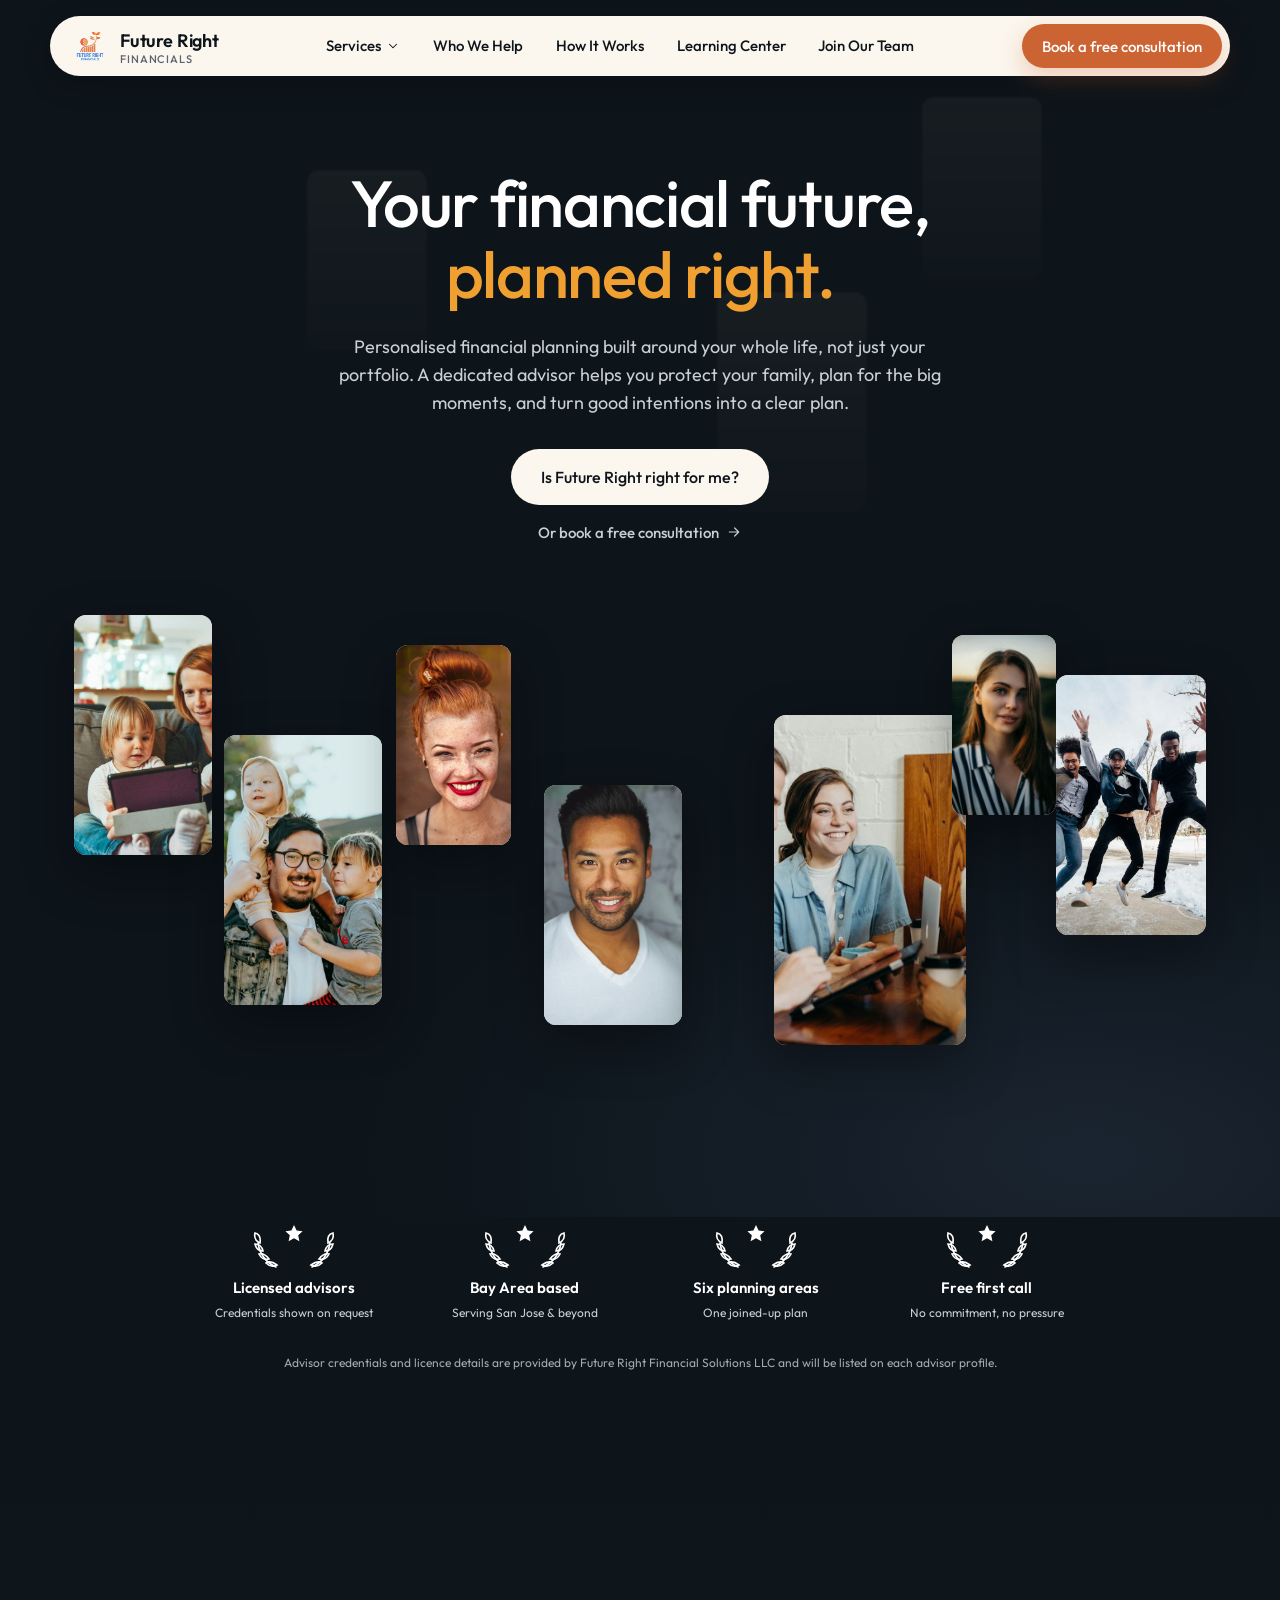
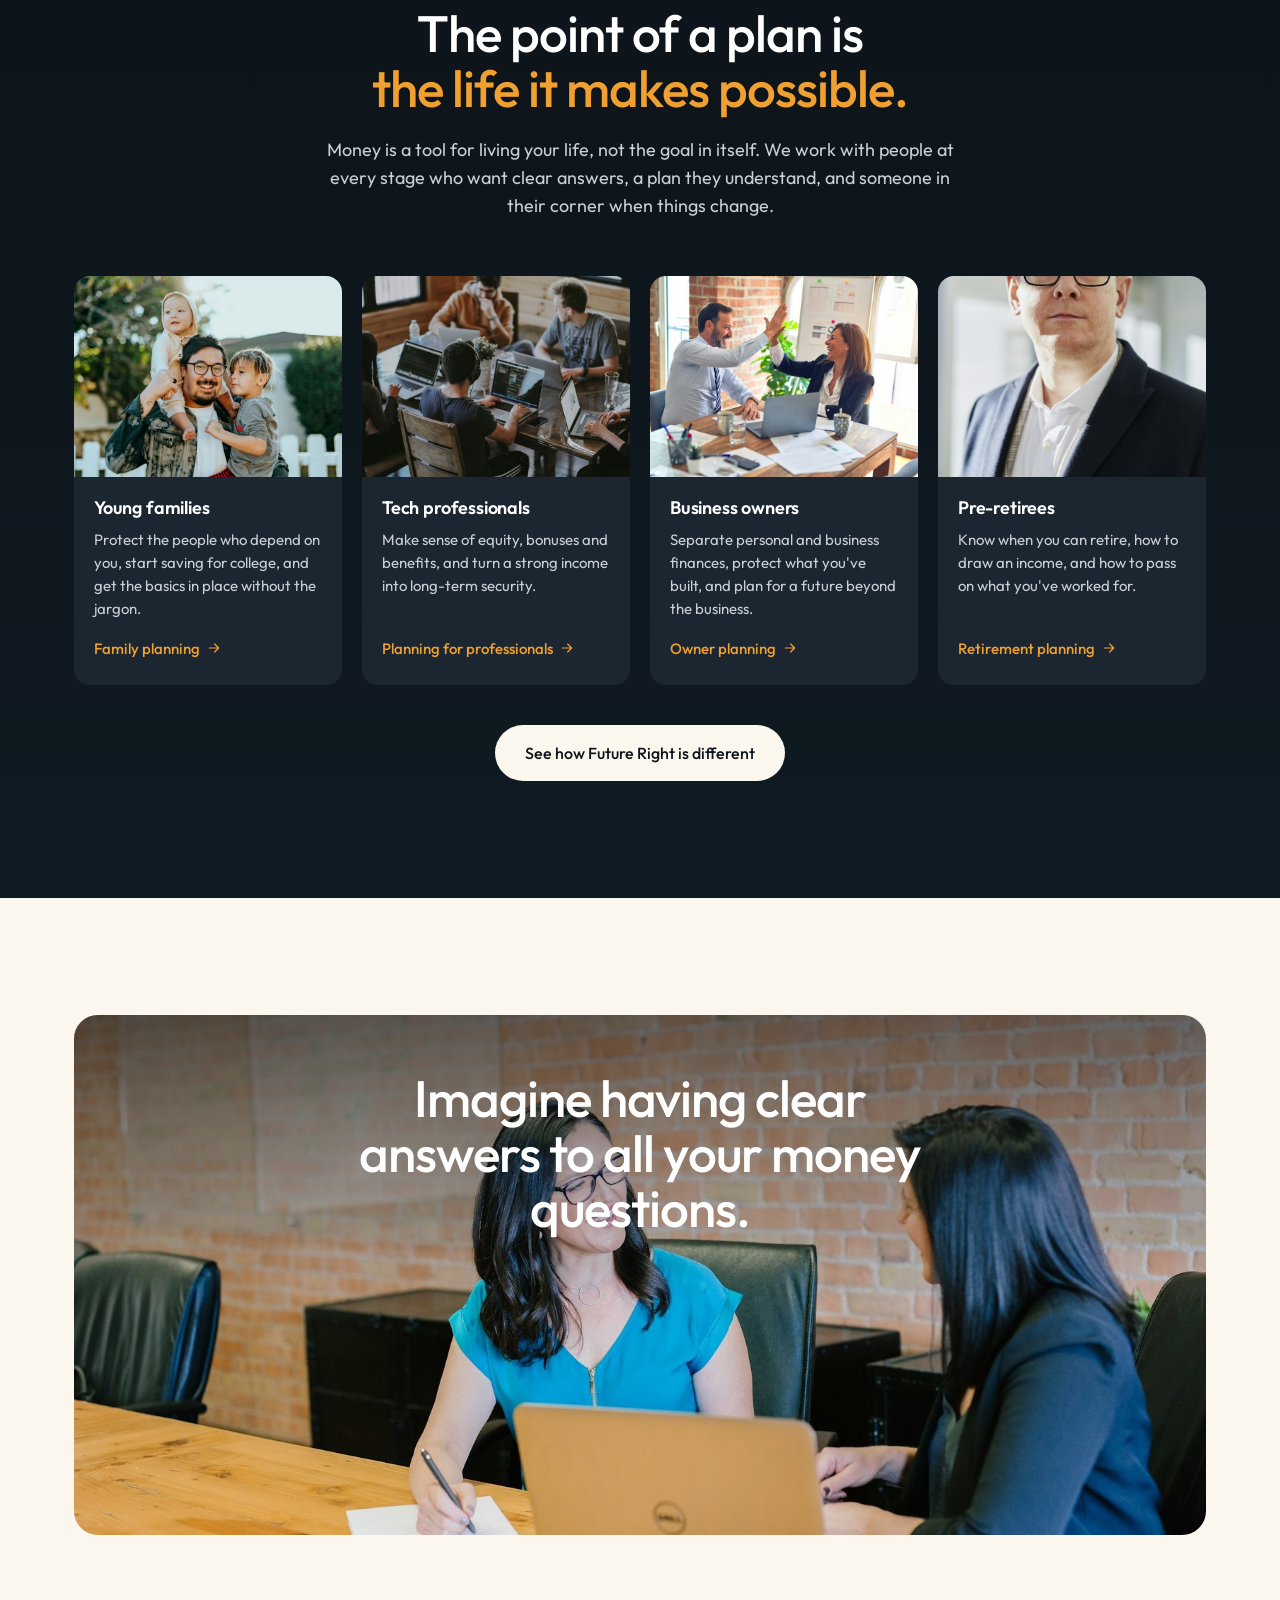
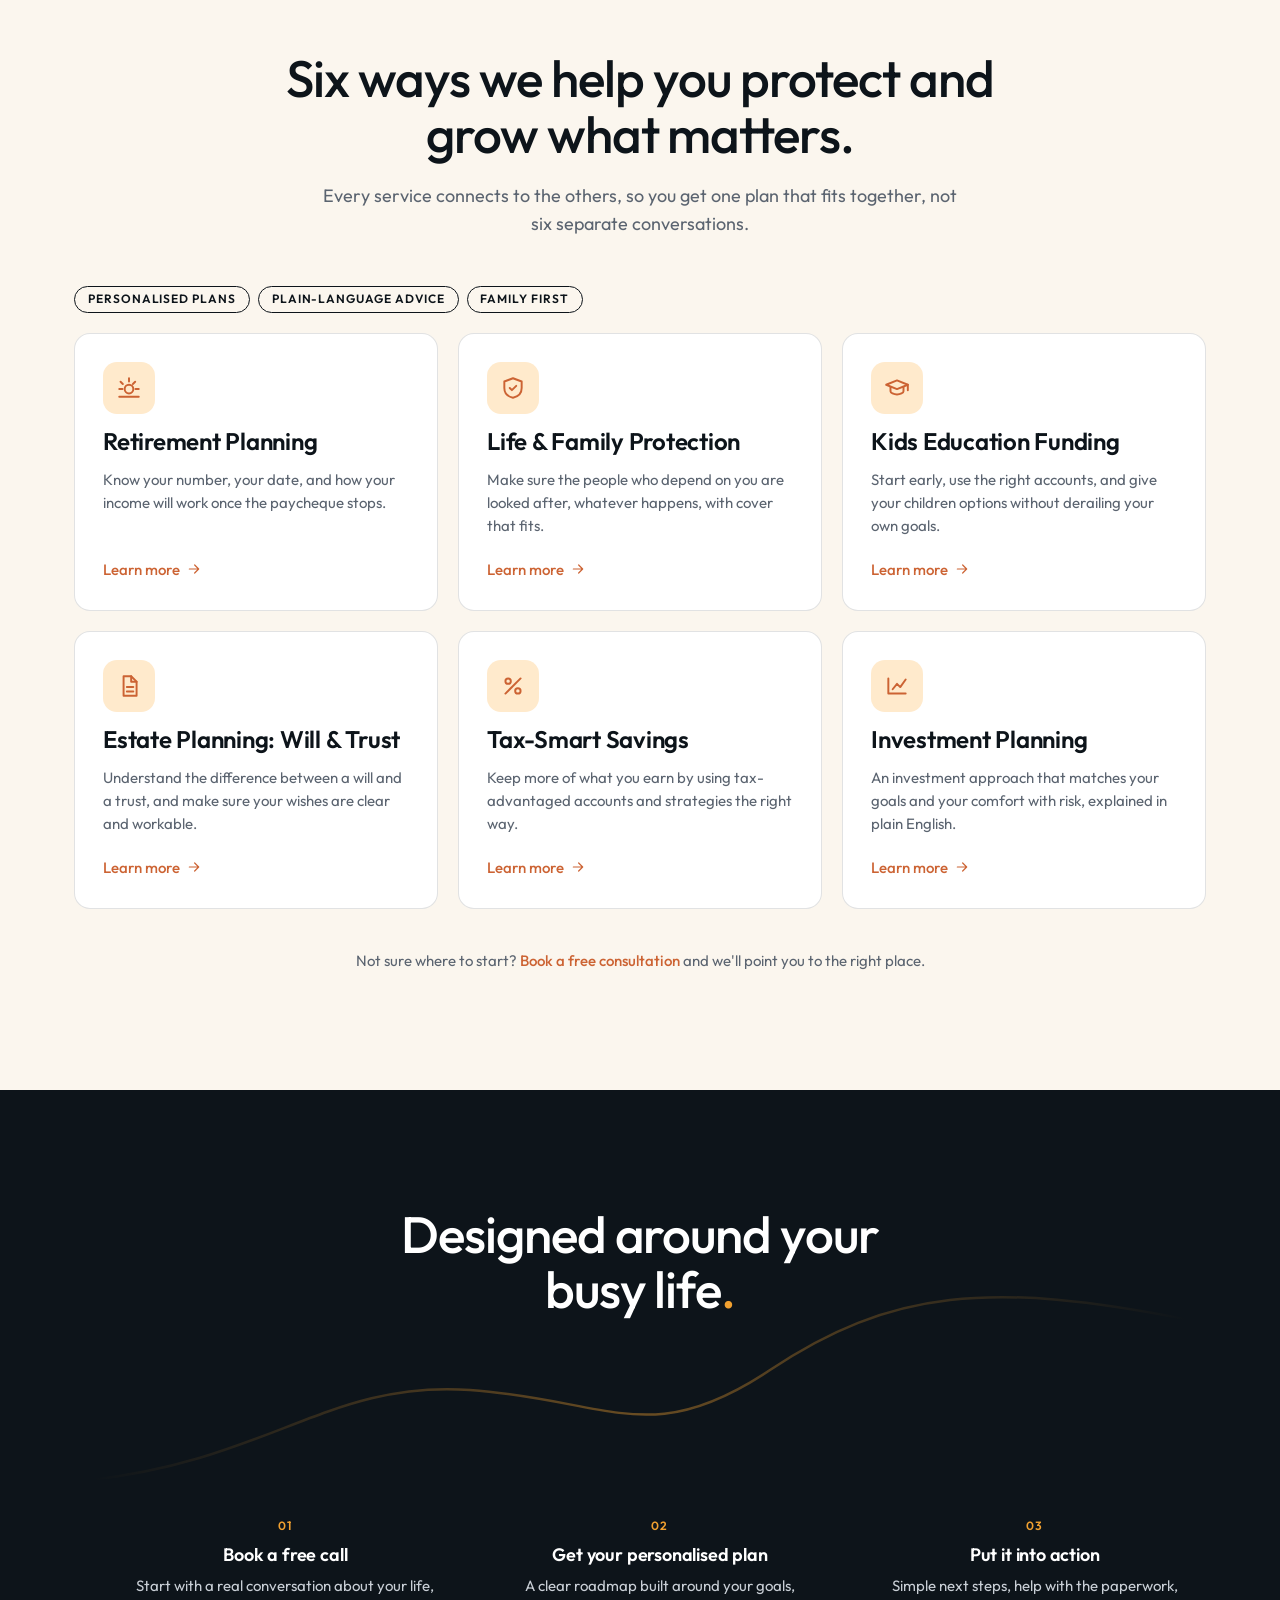
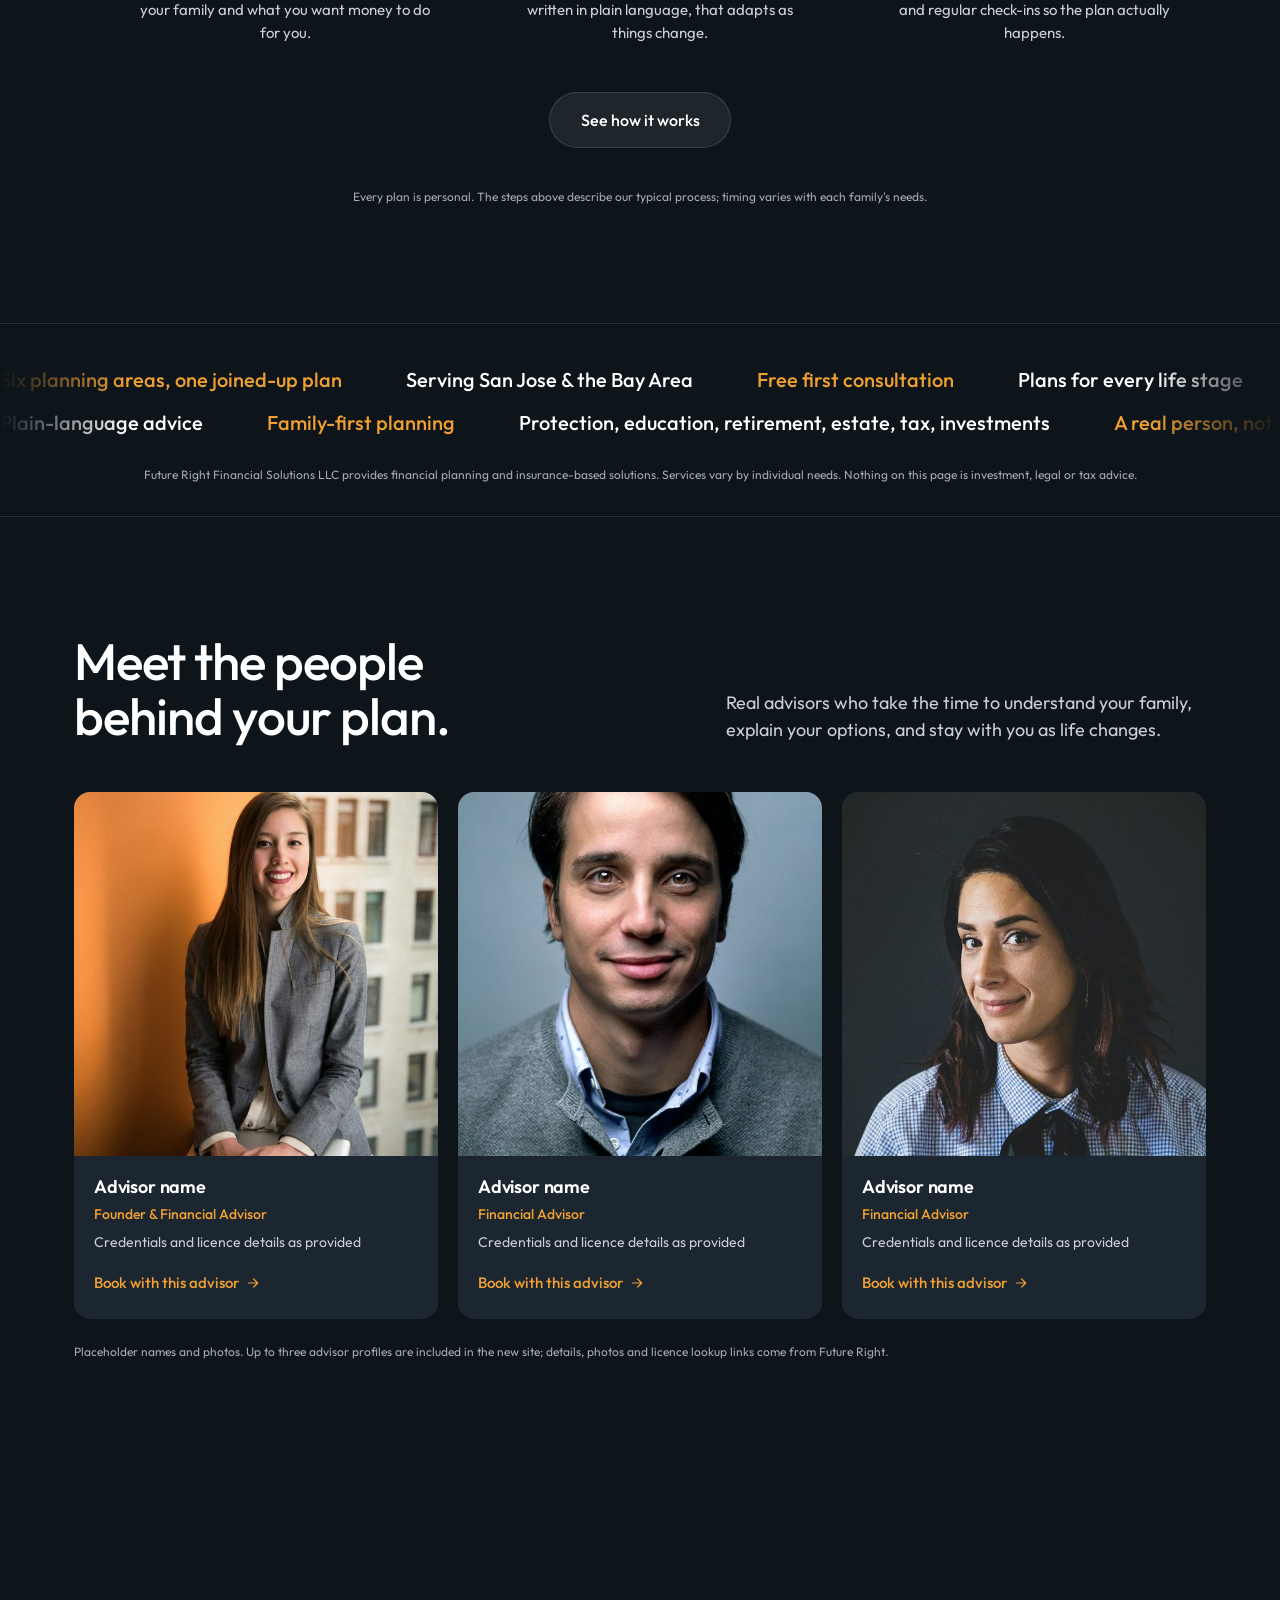
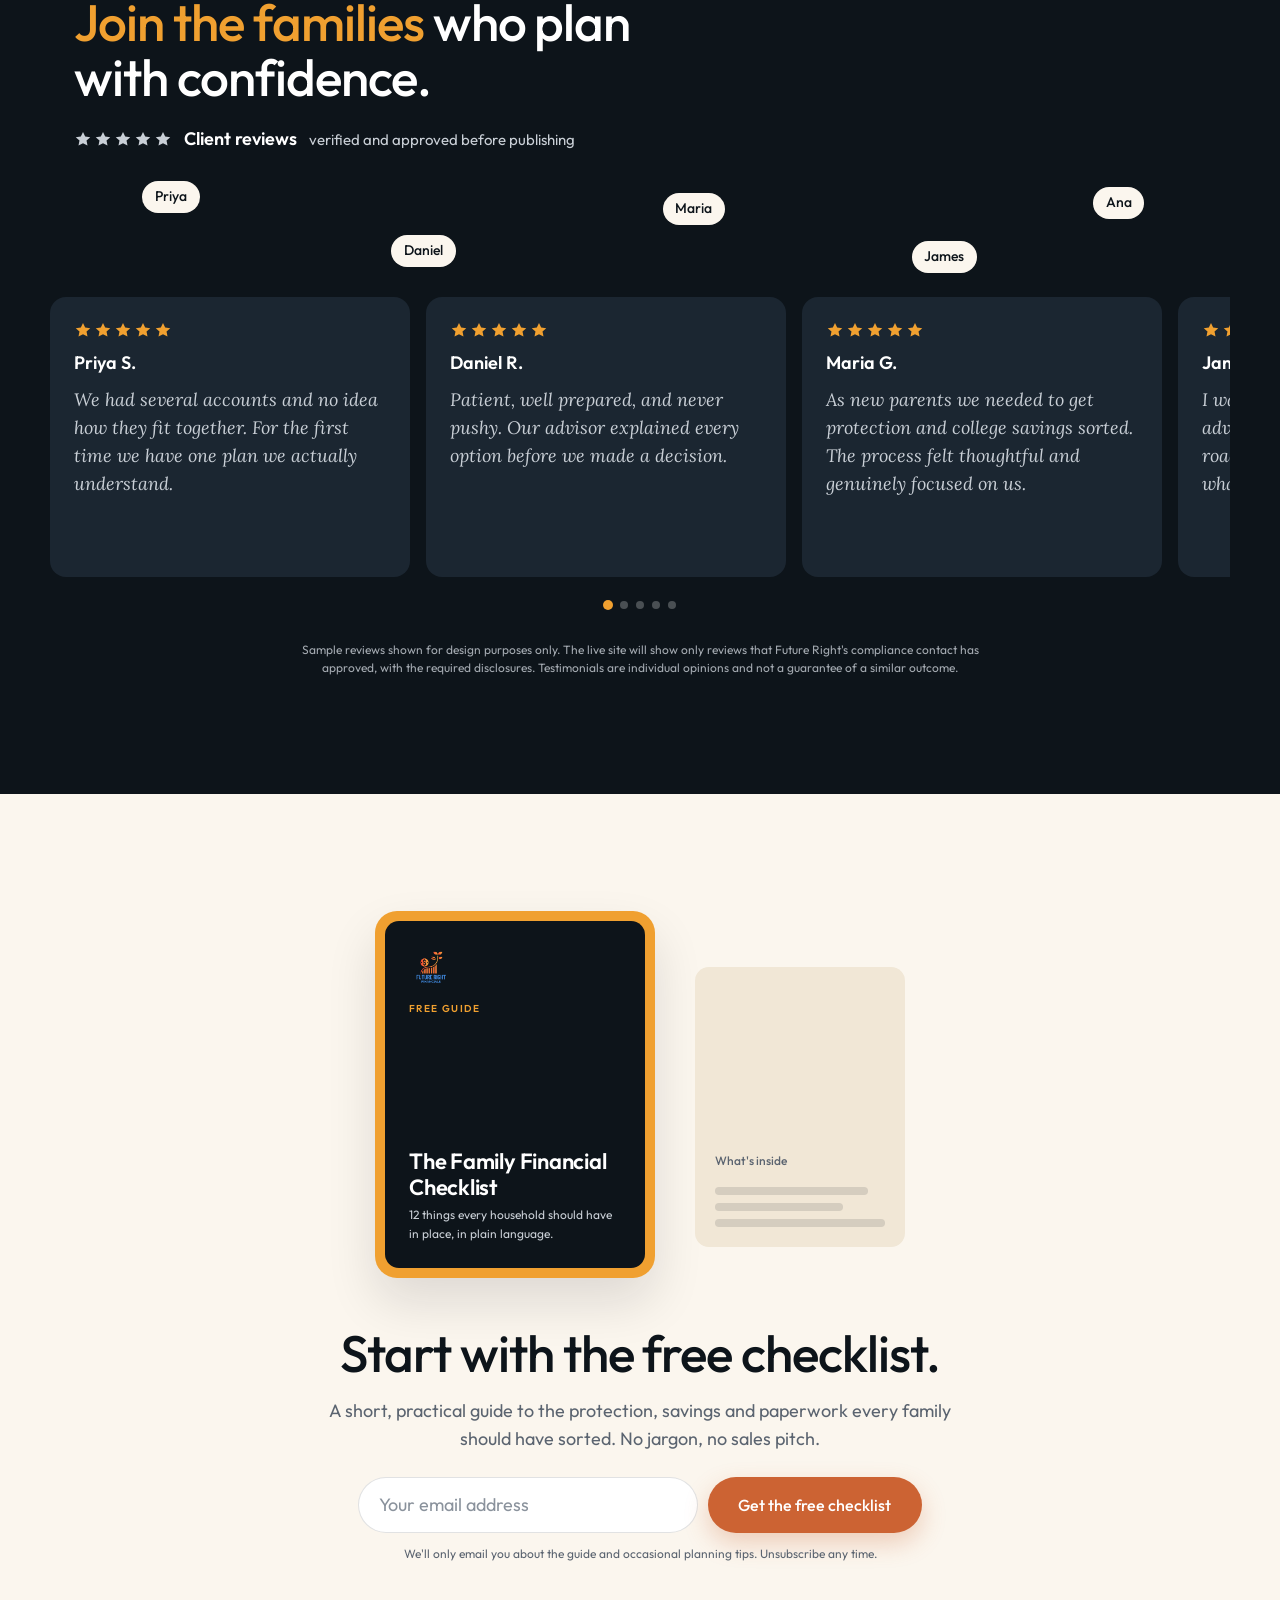
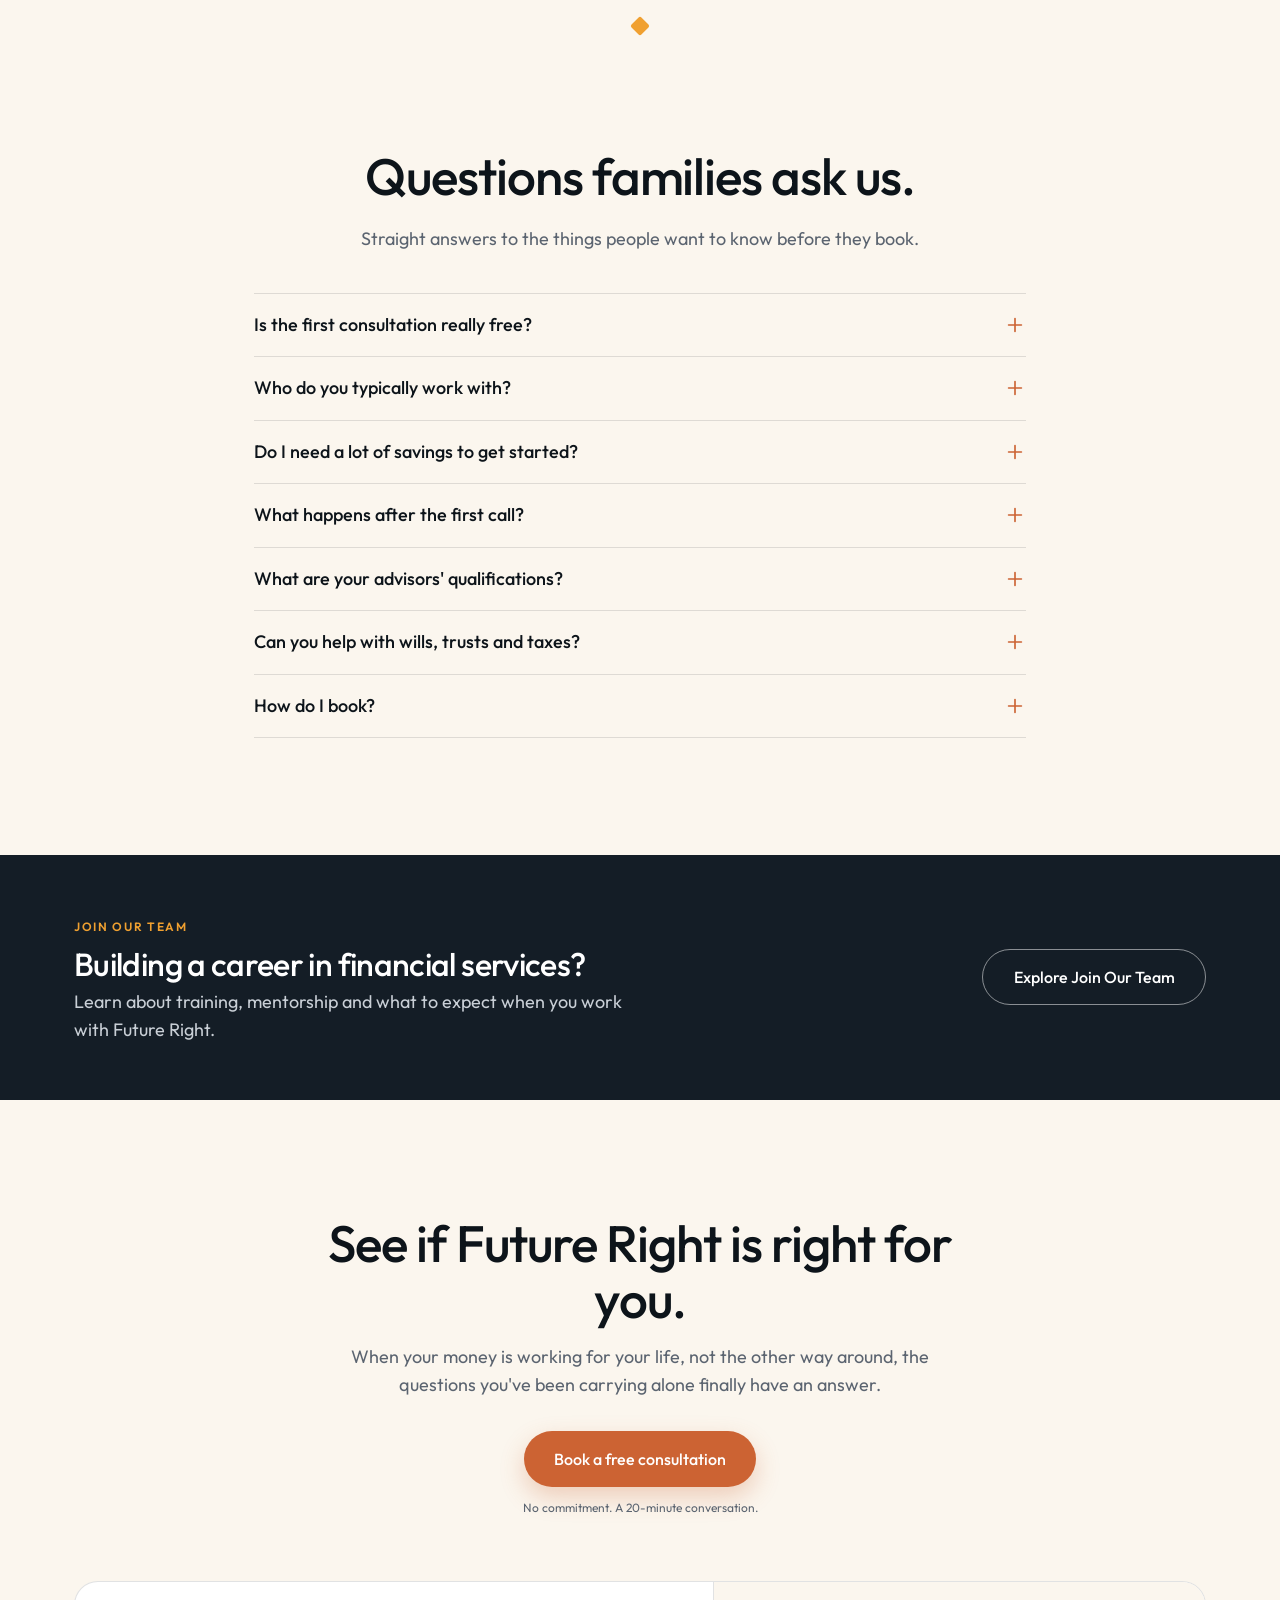
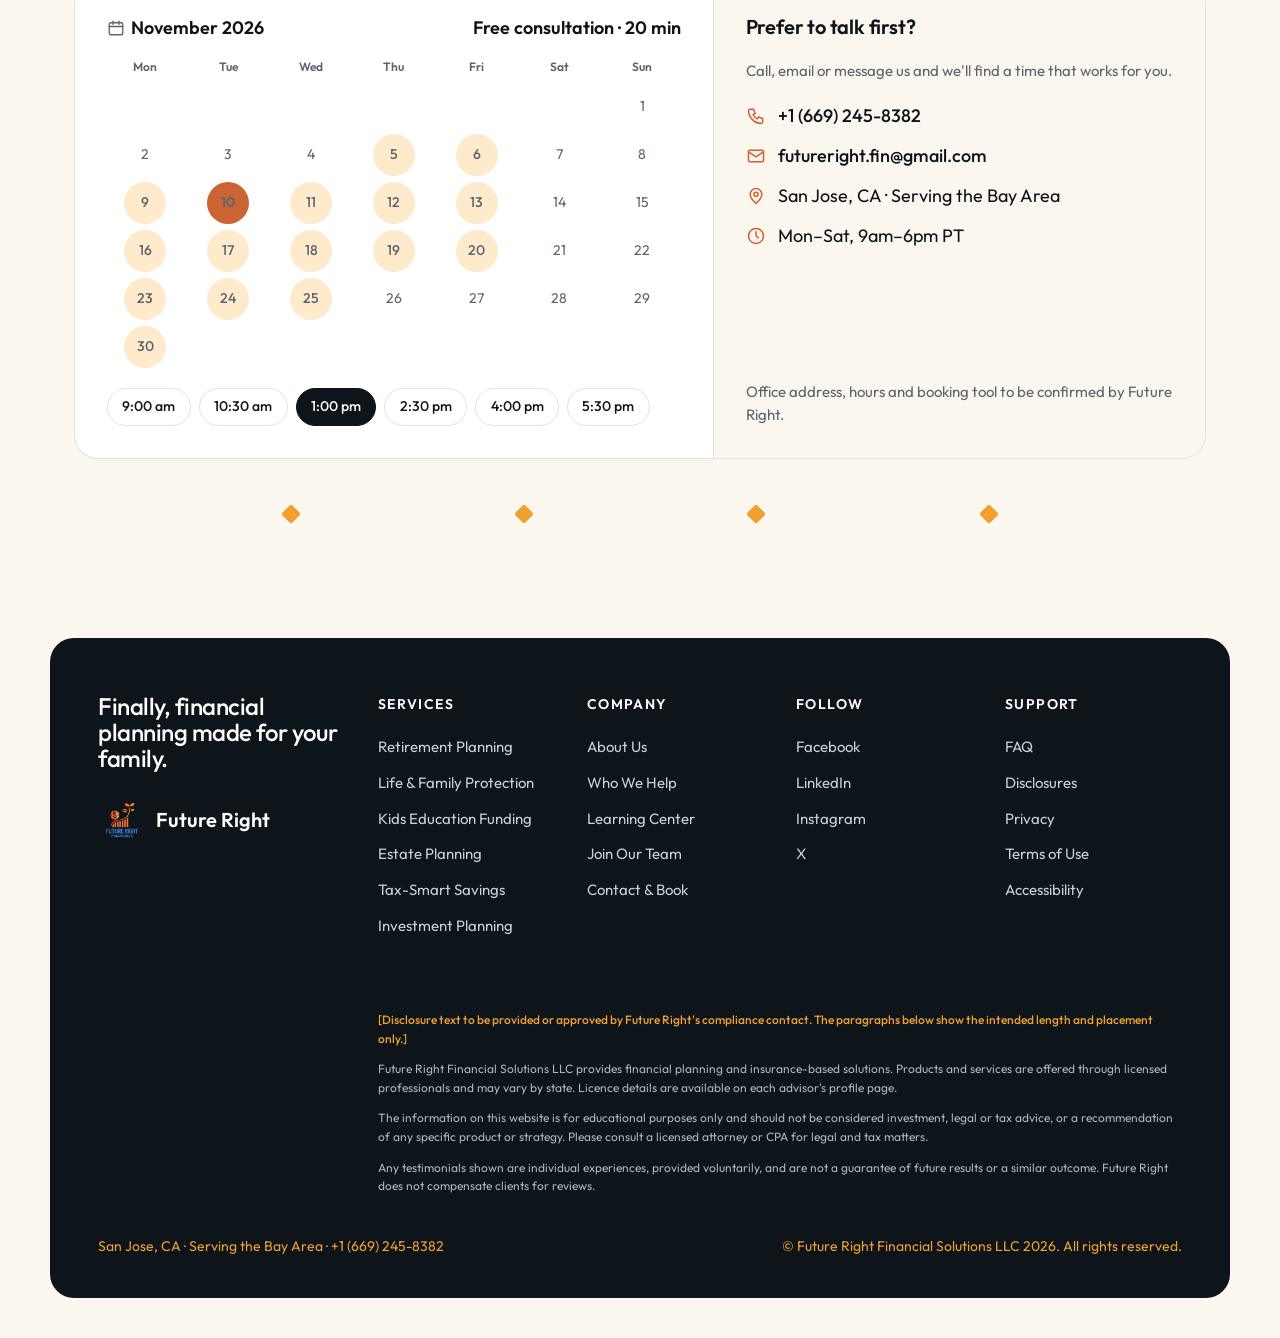
==== designs/v1/home/index.html @ 011bd752 "Add project setup and Home page design v1 - CLAUDE.md: project objective, MoU scope, client facts, r" ====
<!doctype html>
<html lang="en">
<head>
  <meta charset="utf-8">
  <meta name="viewport" content="width=device-width, initial-scale=1">
  <title>Future Right — Financial planning for your whole life | Home v1</title>
  <meta name="description" content="Design mockup, Home page v1. Future Right Financial Solutions: personalised financial planning for families, professionals and pre-retirees in San Jose and the Bay Area.">
  <link rel="preconnect" href="https://fonts.googleapis.com">
  <link rel="preconnect" href="https://fonts.gstatic.com" crossorigin>
  <link href="https://fonts.googleapis.com/css2?family=Outfit:wght@400;500;600&family=Lora:ital,wght@1,400&display=swap" rel="stylesheet">
  <link rel="stylesheet" href="styles.css">
  <link rel="icon" href="img/logo.png" type="image/png">
</head>
<body>

<!-- Icon sprite (inline so the page works offline) -->
<svg xmlns="http://www.w3.org/2000/svg" style="display:none" aria-hidden="true">
  <symbol id="i-menu" viewBox="0 0 24 24"><path d="M4 7h16M4 12h16M4 17h16"/></symbol>
  <symbol id="i-close" viewBox="0 0 24 24"><path d="M6 6l12 12M18 6L6 18"/></symbol>
  <symbol id="i-chevron" viewBox="0 0 24 24"><path d="M6 9l6 6 6-6"/></symbol>
  <symbol id="i-arrow" viewBox="0 0 24 24"><path d="M5 12h14M13 6l6 6-6 6"/></symbol>
  <symbol id="i-plus" viewBox="0 0 24 24"><path d="M12 5v14M5 12h14"/></symbol>
  <symbol id="i-phone" viewBox="0 0 24 24"><path d="M5 4h4l2 5-2.5 1.5a11 11 0 0 0 5 5L15 13l5 2v4a2 2 0 0 1-2 2A16 16 0 0 1 3 6a2 2 0 0 1 2-2z"/></symbol>
  <symbol id="i-mail" viewBox="0 0 24 24"><rect x="3" y="5" width="18" height="14" rx="2"/><path d="M3 7l9 6 9-6"/></symbol>
  <symbol id="i-pin" viewBox="0 0 24 24"><path d="M12 21s-7-6.2-7-11a7 7 0 0 1 14 0c0 4.8-7 11-7 11z"/><circle cx="12" cy="10" r="2.5"/></symbol>
  <symbol id="i-clock" viewBox="0 0 24 24"><circle cx="12" cy="12" r="9"/><path d="M12 7v5l3 2"/></symbol>
  <symbol id="i-calendar" viewBox="0 0 24 24"><rect x="3" y="5" width="18" height="16" rx="2"/><path d="M3 10h18M8 3v4M16 3v4"/></symbol>
  <symbol id="i-star" viewBox="0 0 24 24"><path d="M12 2.5l2.9 6.2 6.8.8-5 4.6 1.3 6.7L12 17.5l-6 3.3 1.3-6.7-5-4.6 6.8-.8z"/></symbol>
  <symbol id="i-sun" viewBox="0 0 24 24"><circle cx="12" cy="13" r="4"/><path d="M12 3v3M4.2 6.2l2.1 2.1M3 13h3M18 13h3M17.7 6.2l-2.1 2.1M3 20h18"/></symbol>
  <symbol id="i-shield" viewBox="0 0 24 24"><path d="M12 3l8 3v6c0 5-3.5 8-8 9-4.5-1-8-4-8-9V6z"/><path d="M9 12l2 2 4-4"/></symbol>
  <symbol id="i-cap" viewBox="0 0 24 24"><path d="M2 9l10-4 10 4-10 4z"/><path d="M6 11v4c0 1.5 3 3 6 3s6-1.5 6-3v-4M22 9v5"/></symbol>
  <symbol id="i-doc" viewBox="0 0 24 24"><path d="M7 3h7l5 5v13H7z"/><path d="M14 3v5h5M10 13h6M10 17h6"/></symbol>
  <symbol id="i-percent" viewBox="0 0 24 24"><path d="M5 19L19 5"/><circle cx="7.5" cy="7.5" r="2.5"/><circle cx="16.5" cy="16.5" r="2.5"/></symbol>
  <symbol id="i-chart" viewBox="0 0 24 24"><path d="M4 19V5M4 19h16"/><path d="M8 15l4-5 3 3 5-7"/></symbol>
  <symbol id="i-laurel" viewBox="0 0 96 56">
    <g fill="none" stroke="currentColor" stroke-width="1.6" stroke-linecap="round">
      <path d="M30 50c-9-4-16-12-18-24"/><path d="M66 50c9-4 16-12 18-24"/>
      <path d="M14 26c-4-2-6-6-5-10 4 1 6 4 5 10zM17 34c-4 0-7-3-8-7 4 0 7 3 8 7zM23 42c-4 1-8-1-10-5 4-1 7 1 10 5zM31 48c-4 2-8 1-11-2 3-2 7-1 11 2z"/>
      <path d="M82 26c4-2 6-6 5-10-4 1-6 4-5 10zM79 34c4 0 7-3 8-7-4 0-7 3-8 7zM73 42c4 1 8-1 10-5-4-1-7 1-10 5zM65 48c4 2 8 1 11-2-3-2-7-1-11 2z"/>
    </g>
    <path fill="currentColor" d="M48 8l2.6 5.5 6 .7-4.4 4.1 1.2 5.9L48 21.3l-5.4 2.9 1.2-5.9-4.4-4.1 6-.7z"/>
  </symbol>
</svg>

<!-- ============================ NAV ============================ -->
<header class="nav" id="nav">
  <div class="nav__pill">
    <a class="nav__brand" href="index.html" aria-label="Future Right Financials, home">
      <img src="img/logo.png" alt="">
      <span>Future Right<small>Financials</small></span>
    </a>

    <nav class="nav__menu" id="nav-menu" aria-label="Primary">
      <div class="nav__dropdown">
        <button class="nav__link" type="button" aria-expanded="false" aria-controls="services-menu">
          Services <svg class="icon" aria-hidden="true"><use href="#i-chevron"/></svg>
        </button>
        <div class="nav__dropdown-panel" id="services-menu">
          <a href="#services">Retirement Planning</a>
          <a href="#services">Life &amp; Family Protection</a>
          <a href="#services">Kids Education Funding</a>
          <a href="#services">Estate Planning: Will &amp; Trust</a>
          <a href="#services">Tax-Smart Savings</a>
          <a href="#services">Investment Planning</a>
        </div>
      </div>
      <a href="#who-we-help">Who We Help</a>
      <a href="#how-it-works">How It Works</a>
      <a href="#faq">Learning Center</a>
      <a href="#join">Join Our Team</a>
    </nav>

    <div class="nav__actions">
      <a class="btn btn--cta btn--sm" href="#book">Book a free consultation</a>
      <button class="nav__toggle" type="button" aria-expanded="false" aria-controls="nav-menu" aria-label="Open menu">
        <svg class="icon icon--menu" aria-hidden="true"><use href="#i-menu"/></svg>
        <svg class="icon icon--close" aria-hidden="true"><use href="#i-close"/></svg>
      </button>
    </div>
  </div>
</header>

<main>

<!-- ============================ HERO ============================ -->
<section class="hero section--dark" id="top" aria-labelledby="hero-title">
  <div class="hero__ghost hero__ghost--1"></div>
  <div class="hero__ghost hero__ghost--2"></div>
  <div class="hero__ghost hero__ghost--3"></div>

  <div class="container">
    <div class="hero__inner">
      <h1 id="hero-title">Your financial future,<br><span class="accent">planned right.</span></h1>
      <p class="lead">Personalised financial planning built around your whole life, not just your portfolio. A dedicated advisor helps you protect your family, plan for the big moments, and turn good intentions into a clear plan.</p>
      <div class="hero__cta">
        <a class="btn btn--light" href="#who-we-help">Is Future Right right for me?</a>
        <a class="link" href="#book">Or book a free consultation <svg class="icon" aria-hidden="true"><use href="#i-arrow"/></svg></a>
      </div>
    </div>

    <!-- PLACEHOLDER PHOTOS: licensed stock stand-ins. Replace with Future Right client-approved photography. -->
    <div class="hero__collage" aria-hidden="true">
      <div class="hero__tile hero__tile--1"><img src="img/hero-1.jpg" alt="" loading="eager"></div>
      <div class="hero__tile hero__tile--2"><img src="img/hero-2.jpg" alt=""></div>
      <div class="hero__tile hero__tile--3"><img src="img/hero-3.jpg" alt=""></div>
      <div class="hero__tile hero__tile--4"><img src="img/hero-4.jpg" alt=""></div>
      <div class="hero__tile hero__tile--5"><img src="img/hero-5.jpg" alt=""></div>
      <div class="hero__tile hero__tile--6"><img src="img/hero-6.jpg" alt=""></div>
      <div class="hero__tile hero__tile--7"><img src="img/hero-7.jpg" alt=""></div>
    </div>
  </div>
</section>

<!-- ============================ TRUST STRIP ============================ -->
<!-- PLACEHOLDER CLAIMS: neutral until credentials, licences and review counts are supplied by the client. -->
<section class="trust section--dark" aria-label="Why families choose Future Right">
  <div class="container">
    <div class="trust__row">
      <div class="trust__badge">
        <svg class="trust__laurel" aria-hidden="true"><use href="#i-laurel"/></svg>
        <strong>Licensed advisors</strong><span>Credentials shown on request</span>
      </div>
      <div class="trust__badge">
        <svg class="trust__laurel" aria-hidden="true"><use href="#i-laurel"/></svg>
        <strong>Bay Area based</strong><span>Serving San Jose &amp; beyond</span>
      </div>
      <div class="trust__badge">
        <svg class="trust__laurel" aria-hidden="true"><use href="#i-laurel"/></svg>
        <strong>Six planning areas</strong><span>One joined-up plan</span>
      </div>
      <div class="trust__badge">
        <svg class="trust__laurel" aria-hidden="true"><use href="#i-laurel"/></svg>
        <strong>Free first call</strong><span>No commitment, no pressure</span>
      </div>
    </div>
    <p class="micro">Advisor credentials and licence details are provided by Future Right Financial Solutions LLC and will be listed on each advisor profile.</p>
  </div>
</section>

<!-- ============================ WHO WE HELP ============================ -->
<section class="who section section--dark" id="who-we-help" aria-labelledby="who-title">
  <div class="container">
    <div class="center stack">
      <h2 id="who-title">The point of a plan is<br><span class="accent">the life it makes possible.</span></h2>
      <p class="lead">Money is a tool for living your life, not the goal in itself. We work with people at every stage who want clear answers, a plan they understand, and someone in their corner when things change.</p>
    </div>

    <div class="who__grid">
      <article class="who__card">
        <img src="img/audience-families.jpg" alt="A parent laughing while carrying two young children on their shoulders">
        <div class="who__body">
          <h3>Young families</h3>
          <p>Protect the people who depend on you, start saving for college, and get the basics in place without the jargon.</p>
          <a class="link link--accent" href="#services">Family planning <svg class="icon" aria-hidden="true"><use href="#i-arrow"/></svg></a>
        </div>
      </article>
      <article class="who__card">
        <img src="img/audience-professionals.jpg" alt="A group of professionals working together on laptops">
        <div class="who__body">
          <h3>Tech professionals</h3>
          <p>Make sense of equity, bonuses and benefits, and turn a strong income into long-term security.</p>
          <a class="link link--accent" href="#services">Planning for professionals <svg class="icon" aria-hidden="true"><use href="#i-arrow"/></svg></a>
        </div>
      </article>
      <article class="who__card">
        <img src="img/audience-business.jpg" alt="Two business partners celebrating at a desk">
        <div class="who__body">
          <h3>Business owners</h3>
          <p>Separate personal and business finances, protect what you've built, and plan for a future beyond the business.</p>
          <a class="link link--accent" href="#services">Owner planning <svg class="icon" aria-hidden="true"><use href="#i-arrow"/></svg></a>
        </div>
      </article>
      <article class="who__card">
        <img src="img/audience-preretirees.jpg" alt="A confident professional in glasses standing by a window">
        <div class="who__body">
          <h3>Pre-retirees</h3>
          <p>Know when you can retire, how to draw an income, and how to pass on what you've worked for.</p>
          <a class="link link--accent" href="#services">Retirement planning <svg class="icon" aria-hidden="true"><use href="#i-arrow"/></svg></a>
        </div>
      </article>
    </div>

    <div class="who__cta">
      <a class="btn btn--light" href="#services">See how Future Right is different</a>
    </div>
  </div>
</section>

<!-- ============================ ANSWERS PHOTO CARD ============================ -->
<section class="answers section--light" aria-labelledby="answers-title">
  <div class="container">
    <div class="answers__card">
      <img src="img/wide-answers.jpg" alt="An advisor and a client reviewing a plan together on a laptop">
      <h2 id="answers-title">Imagine having clear answers to all your money questions.</h2>
    </div>
  </div>
</section>

<!-- ============================ SERVICES ============================ -->
<section class="services section section--light" id="services" aria-labelledby="services-title">
  <div class="container">
    <div class="services__head stack">
      <h2 id="services-title">Six ways we help you protect and grow what matters.</h2>
      <p class="lead">Every service connects to the others, so you get one plan that fits together, not six separate conversations.</p>
    </div>

    <div class="chips services__chips" aria-label="How we work">
      <span class="chip">Personalised plans</span>
      <span class="chip">Plain-language advice</span>
      <span class="chip">Family first</span>
    </div>

    <div class="services__grid">
      <article class="service">
        <div class="service__icon"><svg class="icon" aria-hidden="true"><use href="#i-sun"/></svg></div>
        <h3>Retirement Planning</h3>
        <p>Know your number, your date, and how your income will work once the paycheque stops.</p>
        <a class="link link--cta" href="#book">Learn more <svg class="icon" aria-hidden="true"><use href="#i-arrow"/></svg></a>
      </article>
      <article class="service">
        <div class="service__icon"><svg class="icon" aria-hidden="true"><use href="#i-shield"/></svg></div>
        <h3>Life &amp; Family Protection</h3>
        <p>Make sure the people who depend on you are looked after, whatever happens, with cover that fits.</p>
        <a class="link link--cta" href="#book">Learn more <svg class="icon" aria-hidden="true"><use href="#i-arrow"/></svg></a>
      </article>
      <article class="service">
        <div class="service__icon"><svg class="icon" aria-hidden="true"><use href="#i-cap"/></svg></div>
        <h3>Kids Education Funding</h3>
        <p>Start early, use the right accounts, and give your children options without derailing your own goals.</p>
        <a class="link link--cta" href="#book">Learn more <svg class="icon" aria-hidden="true"><use href="#i-arrow"/></svg></a>
      </article>
      <article class="service">
        <div class="service__icon"><svg class="icon" aria-hidden="true"><use href="#i-doc"/></svg></div>
        <h3>Estate Planning: Will &amp; Trust</h3>
        <p>Understand the difference between a will and a trust, and make sure your wishes are clear and workable.</p>
        <a class="link link--cta" href="#book">Learn more <svg class="icon" aria-hidden="true"><use href="#i-arrow"/></svg></a>
      </article>
      <article class="service">
        <div class="service__icon"><svg class="icon" aria-hidden="true"><use href="#i-percent"/></svg></div>
        <h3>Tax-Smart Savings</h3>
        <p>Keep more of what you earn by using tax-advantaged accounts and strategies the right way.</p>
        <a class="link link--cta" href="#book">Learn more <svg class="icon" aria-hidden="true"><use href="#i-arrow"/></svg></a>
      </article>
      <article class="service">
        <div class="service__icon"><svg class="icon" aria-hidden="true"><use href="#i-chart"/></svg></div>
        <h3>Investment Planning</h3>
        <p>An investment approach that matches your goals and your comfort with risk, explained in plain English.</p>
        <a class="link link--cta" href="#book">Learn more <svg class="icon" aria-hidden="true"><use href="#i-arrow"/></svg></a>
      </article>
    </div>

    <p class="services__note">Not sure where to start? <a class="link link--cta" href="#book">Book a free consultation</a> and we'll point you to the right place.</p>
  </div>
</section>

<!-- ============================ HOW IT WORKS ============================ -->
<section class="how section section--dark" id="how-it-works" aria-labelledby="how-title">
  <svg class="how__curve" viewBox="0 0 1100 260" aria-hidden="true">
    <defs>
      <linearGradient id="curve-grad" x1="0" x2="1">
        <stop offset="0" stop-color="#f0a030" stop-opacity="0"/>
        <stop offset="0.5" stop-color="#f0a030" stop-opacity="0.9"/>
        <stop offset="1" stop-color="#f0a030" stop-opacity="0"/>
      </linearGradient>
    </defs>
    <path d="M0 220 C 180 200, 240 120, 380 130 S 560 190, 680 110 S 900 20, 1100 60" fill="none" stroke="url(#curve-grad)" stroke-width="2.5"/>
  </svg>

  <div class="container">
    <div class="how__head">
      <h2 id="how-title">Designed around your<br>busy life<span class="accent">.</span></h2>
    </div>

    <ol class="how__steps">
      <li class="how__step">
        <span class="how__num">01</span>
        <h3>Book a free call</h3>
        <p>Start with a real conversation about your life, your family and what you want money to do for you.</p>
      </li>
      <li class="how__step">
        <span class="how__num">02</span>
        <h3>Get your personalised plan</h3>
        <p>A clear roadmap built around your goals, written in plain language, that adapts as things change.</p>
      </li>
      <li class="how__step">
        <span class="how__num">03</span>
        <h3>Put it into action</h3>
        <p>Simple next steps, help with the paperwork, and regular check-ins so the plan actually happens.</p>
      </li>
    </ol>

    <div class="how__cta">
      <a class="btn btn--ghost" href="#book">See how it works</a>
      <p class="micro">Every plan is personal. The steps above describe our typical process; timing varies with each family's needs.</p>
    </div>
  </div>
</section>

<!-- ============================ STATS MARQUEE ============================ -->
<!-- PLACEHOLDER: neutral statements only. Replace with verified figures if the client supplies them. -->
<div class="marquee-wrap section--dark" aria-label="Future Right at a glance">
  <div class="marquee" aria-hidden="true">
    <div class="marquee__track">
      <span class="marquee__item accent">Six planning areas, one joined-up plan</span>
      <span class="marquee__item">Serving San Jose &amp; the Bay Area</span>
      <span class="marquee__item accent">Free first consultation</span>
      <span class="marquee__item">Plans for every life stage</span>
      <span class="marquee__item accent">Six planning areas, one joined-up plan</span>
      <span class="marquee__item">Serving San Jose &amp; the Bay Area</span>
      <span class="marquee__item accent">Free first consultation</span>
      <span class="marquee__item">Plans for every life stage</span>
    </div>
  </div>
  <div class="marquee marquee--reverse" aria-hidden="true">
    <div class="marquee__track">
      <span class="marquee__item">Plain-language advice</span>
      <span class="marquee__item accent">Family-first planning</span>
      <span class="marquee__item">Protection, education, retirement, estate, tax, investments</span>
      <span class="marquee__item accent">A real person, not a call centre</span>
      <span class="marquee__item">Plain-language advice</span>
      <span class="marquee__item accent">Family-first planning</span>
      <span class="marquee__item">Protection, education, retirement, estate, tax, investments</span>
      <span class="marquee__item accent">A real person, not a call centre</span>
    </div>
  </div>
  <p class="sr-only">Six planning areas, one joined-up plan. Serving San Jose and the Bay Area. Free first consultation. Plans for every life stage. Plain-language advice. Family-first planning.</p>
  <p class="micro">Future Right Financial Solutions LLC provides financial planning and insurance-based solutions. Services vary by individual needs. Nothing on this page is investment, legal or tax advice.</p>
</div>

<!-- ============================ ADVISORS ============================ -->
<!-- PLACEHOLDER: names, roles, photos and credentials to be supplied by the client (MoU §10, day 2). -->
<section class="advisors section section--dark" id="advisors" aria-labelledby="advisors-title">
  <div class="container">
    <div class="advisors__head">
      <h2 id="advisors-title">Meet the people<br>behind your plan.</h2>
      <p class="lead">Real advisors who take the time to understand your family, explain your options, and stay with you as life changes.</p>
    </div>

    <div class="advisors__grid">
      <article class="advisor">
        <img src="img/advisor-1.jpg" alt="Placeholder portrait of an advisor">
        <div class="advisor__body">
          <h3>Advisor name</h3>
          <span class="advisor__role">Founder &amp; Financial Advisor</span>
          <span class="advisor__cred">Credentials and licence details as provided</span>
          <a class="link link--accent" href="#book">Book with this advisor <svg class="icon" aria-hidden="true"><use href="#i-arrow"/></svg></a>
        </div>
      </article>
      <article class="advisor">
        <img src="img/advisor-2.jpg" alt="Placeholder portrait of an advisor">
        <div class="advisor__body">
          <h3>Advisor name</h3>
          <span class="advisor__role">Financial Advisor</span>
          <span class="advisor__cred">Credentials and licence details as provided</span>
          <a class="link link--accent" href="#book">Book with this advisor <svg class="icon" aria-hidden="true"><use href="#i-arrow"/></svg></a>
        </div>
      </article>
      <article class="advisor">
        <img src="img/advisor-3.jpg" alt="Placeholder portrait of an advisor">
        <div class="advisor__body">
          <h3>Advisor name</h3>
          <span class="advisor__role">Financial Advisor</span>
          <span class="advisor__cred">Credentials and licence details as provided</span>
          <a class="link link--accent" href="#book">Book with this advisor <svg class="icon" aria-hidden="true"><use href="#i-arrow"/></svg></a>
        </div>
      </article>
    </div>
    <p class="micro">Placeholder names and photos. Up to three advisor profiles are included in the new site; details, photos and licence lookup links come from Future Right.</p>
  </div>
</section>

<!-- ============================ REVIEWS ============================ -->
<!-- PLACEHOLDER REVIEWS: sample text for design only. Replace with compliance-approved client reviews or remove. -->
<section class="reviews section section--dark" id="reviews" aria-labelledby="reviews-title">
  <div class="container">
    <div class="reviews__head">
      <h2 id="reviews-title"><span class="accent">Join the families</span> who plan with confidence.</h2>
      <div class="reviews__rating" aria-label="Client reviews">
        <span class="stars" aria-hidden="true">
          <svg class="icon icon--fill"><use href="#i-star"/></svg><svg class="icon icon--fill"><use href="#i-star"/></svg><svg class="icon icon--fill"><use href="#i-star"/></svg><svg class="icon icon--fill"><use href="#i-star"/></svg><svg class="icon icon--fill"><use href="#i-star"/></svg>
        </span>
        Client reviews <span>verified and approved before publishing</span>
      </div>
    </div>

    <div class="reviews__chips" aria-hidden="true">
      <span class="reviews__chip" style="left:6%;top:10%">Priya</span>
      <span class="reviews__chip" style="left:28%;top:55%">Daniel</span>
      <span class="reviews__chip" style="left:52%;top:20%">Maria</span>
      <span class="reviews__chip" style="left:74%;top:60%">James</span>
      <span class="reviews__chip" style="left:90%;top:15%">Ana</span>
    </div>

    <div class="reviews__track" id="reviews-track" tabindex="0" aria-label="Client review cards, scroll horizontally">
      <article class="review" data-placeholder>
        <span class="stars" aria-hidden="true"><svg class="icon icon--fill"><use href="#i-star"/></svg><svg class="icon icon--fill"><use href="#i-star"/></svg><svg class="icon icon--fill"><use href="#i-star"/></svg><svg class="icon icon--fill"><use href="#i-star"/></svg><svg class="icon icon--fill"><use href="#i-star"/></svg></span>
        <span class="review__name">Priya S.</span>
        <p class="review__quote">We had several accounts and no idea how they fit together. For the first time we have one plan we actually understand.</p>
      </article>
      <article class="review" data-placeholder>
        <span class="stars" aria-hidden="true"><svg class="icon icon--fill"><use href="#i-star"/></svg><svg class="icon icon--fill"><use href="#i-star"/></svg><svg class="icon icon--fill"><use href="#i-star"/></svg><svg class="icon icon--fill"><use href="#i-star"/></svg><svg class="icon icon--fill"><use href="#i-star"/></svg></span>
        <span class="review__name">Daniel R.</span>
        <p class="review__quote">Patient, well prepared, and never pushy. Our advisor explained every option before we made a decision.</p>
      </article>
      <article class="review" data-placeholder>
        <span class="stars" aria-hidden="true"><svg class="icon icon--fill"><use href="#i-star"/></svg><svg class="icon icon--fill"><use href="#i-star"/></svg><svg class="icon icon--fill"><use href="#i-star"/></svg><svg class="icon icon--fill"><use href="#i-star"/></svg><svg class="icon icon--fill"><use href="#i-star"/></svg></span>
        <span class="review__name">Maria G.</span>
        <p class="review__quote">As new parents we needed to get protection and college savings sorted. The process felt thoughtful and genuinely focused on us.</p>
      </article>
      <article class="review" data-placeholder>
        <span class="stars" aria-hidden="true"><svg class="icon icon--fill"><use href="#i-star"/></svg><svg class="icon icon--fill"><use href="#i-star"/></svg><svg class="icon icon--fill"><use href="#i-star"/></svg><svg class="icon icon--fill"><use href="#i-star"/></svg><svg class="icon icon--fill"><use href="#i-star"/></svg></span>
        <span class="review__name">James T.</span>
        <p class="review__quote">I was nervous about working with an advisor. They listened first, laid out a roadmap, and now I know exactly what to do next.</p>
      </article>
      <article class="review" data-placeholder>
        <span class="stars" aria-hidden="true"><svg class="icon icon--fill"><use href="#i-star"/></svg><svg class="icon icon--fill"><use href="#i-star"/></svg><svg class="icon icon--fill"><use href="#i-star"/></svg><svg class="icon icon--fill"><use href="#i-star"/></svg><svg class="icon icon--fill"><use href="#i-star"/></svg></span>
        <span class="review__name">Ana M.</span>
        <p class="review__quote">Years of scattered accounts from different jobs finally make sense. I feel supported, not sold to.</p>
      </article>
    </div>
    <div class="reviews__dots" id="reviews-dots" role="tablist" aria-label="Choose review"></div>

    <p class="micro">Sample reviews shown for design purposes only. The live site will show only reviews that Future Right's compliance contact has approved, with the required disclosures. Testimonials are individual opinions and not a guarantee of a similar outcome.</p>
  </div>
</section>

<!-- ============================ FREE GUIDE ============================ -->
<section class="guide section section--light" id="guide" aria-labelledby="guide-title">
  <div class="container">
    <div class="guide__tiles" aria-hidden="true">
      <div class="guide__frame">
        <div class="guide__cover">
          <div>
            <img src="img/logo.png" alt="">
            <span class="eyebrow" style="margin-top:12px">Free guide</span>
          </div>
          <div>
            <h3>The Family Financial Checklist</h3>
            <p>12 things every household should have in place, in plain language.</p>
          </div>
        </div>
      </div>
      <div class="guide__side">
        <strong>What's inside</strong>
        <span></span><span></span><span></span>
      </div>
    </div>

    <div class="guide__text">
      <h2 id="guide-title">Start with the free checklist.</h2>
      <p class="lead" style="margin-top:1rem">A short, practical guide to the protection, savings and paperwork every family should have sorted. No jargon, no sales pitch.</p>
      <form class="guide__form" id="guide-form" novalidate>
        <label class="sr-only" for="guide-email">Email address</label>
        <input type="email" id="guide-email" name="email" placeholder="Your email address" required autocomplete="email">
        <button class="btn btn--cta" type="submit">Get the free checklist</button>
      </form>
      <p class="guide__done" id="guide-done" role="status">Thanks! In the live site the checklist would arrive in your inbox in a moment.</p>
      <p class="micro" style="margin-top:0.75rem">We'll only email you about the guide and occasional planning tips. Unsubscribe any time.</p>
    </div>

    <div class="divider-diamond"><span class="diamond"></span></div>
  </div>
</section>

<!-- ============================ FAQ ============================ -->
<section class="faq section section--light" id="faq" aria-labelledby="faq-title" style="padding-top:0">
  <div class="container container--narrow">
    <div class="center stack">
      <h2 id="faq-title">Questions families ask us.</h2>
      <p class="lead">Straight answers to the things people want to know before they book.</p>
    </div>

    <div class="faq__list" id="faq-list">
      <div class="faq__item">
        <h3><button class="faq__q" type="button" aria-expanded="false" aria-controls="faq-1" id="faq-1-btn">Is the first consultation really free?<svg class="icon" aria-hidden="true"><use href="#i-plus"/></svg></button></h3>
        <div class="faq__a" id="faq-1" role="region" aria-labelledby="faq-1-btn"><div><p>Yes. The first call is a conversation about your situation and goals. There is no fee and no obligation to continue.</p></div></div>
      </div>
      <div class="faq__item">
        <h3><button class="faq__q" type="button" aria-expanded="false" aria-controls="faq-2" id="faq-2-btn">Who do you typically work with?<svg class="icon" aria-hidden="true"><use href="#i-plus"/></svg></button></h3>
        <div class="faq__a" id="faq-2" role="region" aria-labelledby="faq-2-btn"><div><p>Young families, working professionals, business owners and people approaching retirement, mostly in San Jose and the wider Bay Area. If you want a clear plan and a real person to talk to, you're in the right place.</p></div></div>
      </div>
      <div class="faq__item">
        <h3><button class="faq__q" type="button" aria-expanded="false" aria-controls="faq-3" id="faq-3-btn">Do I need a lot of savings to get started?<svg class="icon" aria-hidden="true"><use href="#i-plus"/></svg></button></h3>
        <div class="faq__a" id="faq-3" role="region" aria-labelledby="faq-3-btn"><div><p>No. Many families come to us to get the basics right: protection, a savings habit and a plan for the next few years. Starting early usually matters more than starting big.</p></div></div>
      </div>
      <div class="faq__item">
        <h3><button class="faq__q" type="button" aria-expanded="false" aria-controls="faq-4" id="faq-4-btn">What happens after the first call?<svg class="icon" aria-hidden="true"><use href="#i-plus"/></svg></button></h3>
        <div class="faq__a" id="faq-4" role="region" aria-labelledby="faq-4-btn"><div><p>If it's a good fit, we gather a few details, build your personalised plan, and walk you through it. You decide what to act on and when. We then check in regularly to keep things on track.</p></div></div>
      </div>
      <div class="faq__item">
        <h3><button class="faq__q" type="button" aria-expanded="false" aria-controls="faq-5" id="faq-5-btn">What are your advisors' qualifications?<svg class="icon" aria-hidden="true"><use href="#i-plus"/></svg></button></h3>
        <div class="faq__a" id="faq-5" role="region" aria-labelledby="faq-5-btn"><div><p>Each advisor's licences and credentials are listed on their profile page, with links to public lookup tools where available, so you can verify them yourself.</p></div></div>
      </div>
      <div class="faq__item">
        <h3><button class="faq__q" type="button" aria-expanded="false" aria-controls="faq-6" id="faq-6-btn">Can you help with wills, trusts and taxes?<svg class="icon" aria-hidden="true"><use href="#i-plus"/></svg></button></h3>
        <div class="faq__a" id="faq-6" role="region" aria-labelledby="faq-6-btn"><div><p>We help you understand your options and how they fit into your overall plan. For legal documents and tax filing we recommend working with a licensed attorney or CPA, and we're happy to coordinate with them.</p></div></div>
      </div>
      <div class="faq__item">
        <h3><button class="faq__q" type="button" aria-expanded="false" aria-controls="faq-7" id="faq-7-btn">How do I book?<svg class="icon" aria-hidden="true"><use href="#i-plus"/></svg></button></h3>
        <div class="faq__a" id="faq-7" role="region" aria-labelledby="faq-7-btn"><div><p>Pick a time in the booking calendar below, call us on +1 (669) 245-8382, or send a message and we'll get back to you within one working day.</p></div></div>
      </div>
    </div>
  </div>
</section>

<!-- ============================ JOIN OUR TEAM TEASER ============================ -->
<!-- Recruiting journey kept visually separate from client journey. No income claims (MoU §5, §15). -->
<section class="join section--dark" id="join" aria-labelledby="join-title">
  <div class="container join__row">
    <div>
      <span class="eyebrow">Join Our Team</span>
      <h2 id="join-title" style="margin-top:0.5rem">Building a career in financial services?</h2>
      <p>Learn about training, mentorship and what to expect when you work with Future Right.</p>
    </div>
    <a class="btn btn--outline" href="#book">Explore Join Our Team</a>
  </div>
</section>

<!-- ============================ FINAL CTA + BOOKING ============================ -->
<section class="final section section--light" id="book" aria-labelledby="final-title">
  <div class="container">
    <div class="final__head">
      <h2 id="final-title">See if Future Right is right for you.</h2>
      <p class="lead" style="margin-top:1rem">When your money is working for your life, not the other way around, the questions you've been carrying alone finally have an answer.</p>
      <a class="btn btn--cta" href="tel:+16692458382">Book a free consultation</a>
      <p class="micro">No commitment. A 20-minute conversation.</p>
    </div>

    <!-- PLACEHOLDER: static mock of the booking-calendar embed (Calendly or similar) that the live site will use. -->
    <div class="booking" aria-label="Booking calendar preview">
      <div class="booking__cal">
        <div class="booking__cal-head">
          <span><svg class="icon" aria-hidden="true" style="vertical-align:-3px;margin-right:6px"><use href="#i-calendar"/></svg>November 2026</span>
          <span>Free consultation · 20 min</span>
        </div>
        <div class="booking__days" aria-hidden="true">
          <span class="dow">Mon</span><span class="dow">Tue</span><span class="dow">Wed</span><span class="dow">Thu</span><span class="dow">Fri</span><span class="dow">Sat</span><span class="dow">Sun</span>
          <span></span><span></span><span></span><span></span><span></span><span></span><span>1</span>
          <span>2</span><span>3</span><span>4</span><span class="avail">5</span><span class="avail">6</span><span>7</span><span>8</span>
          <span class="avail">9</span><span class="sel">10</span><span class="avail">11</span><span class="avail">12</span><span class="avail">13</span><span>14</span><span>15</span>
          <span class="avail">16</span><span class="avail">17</span><span class="avail">18</span><span class="avail">19</span><span class="avail">20</span><span>21</span><span>22</span>
          <span class="avail">23</span><span class="avail">24</span><span class="avail">25</span><span>26</span><span>27</span><span>28</span><span>29</span>
          <span class="avail">30</span>
        </div>
        <div class="booking__slots" aria-hidden="true">
          <span>9:00 am</span><span>10:30 am</span><span class="sel">1:00 pm</span><span>2:30 pm</span><span>4:00 pm</span><span>5:30 pm</span>
        </div>
      </div>
      <div class="booking__info">
        <h3>Prefer to talk first?</h3>
        <p>Call, email or message us and we'll find a time that works for you.</p>
        <div class="booking__contact">
          <a href="tel:+16692458382"><svg class="icon" aria-hidden="true"><use href="#i-phone"/></svg>+1 (669) 245-8382</a>
          <a href="mailto:futureright.fin@gmail.com"><svg class="icon" aria-hidden="true"><use href="#i-mail"/></svg>futureright.fin@gmail.com</a>
          <span style="display:flex;gap:.75rem;align-items:center"><svg class="icon" aria-hidden="true" style="color:var(--c-cta)"><use href="#i-pin"/></svg>San Jose, CA · Serving the Bay Area</span>
          <span style="display:flex;gap:.75rem;align-items:center"><svg class="icon" aria-hidden="true" style="color:var(--c-cta)"><use href="#i-clock"/></svg>Mon–Sat, 9am–6pm PT</span>
        </div>
        <p class="micro">Office address, hours and booking tool to be confirmed by Future Right.</p>
      </div>
    </div>

    <div class="diamonds" aria-hidden="true">
      <span class="diamond"></span><span class="diamond"></span><span class="diamond"></span><span class="diamond"></span>
    </div>
  </div>
</section>

</main>

<!-- ============================ FOOTER ============================ -->
<footer class="footer" id="disclosures">
  <div class="footer__card">
    <div class="footer__top">
      <div class="footer__brand">
        <h2>Finally, financial planning made for your family.</h2>
        <div class="footer__logo">
          <img src="img/logo.png" alt="">
          <span>Future Right</span>
        </div>
      </div>

      <div class="footer__col">
        <h4>Services</h4>
        <ul>
          <li><a href="#services">Retirement Planning</a></li>
          <li><a href="#services">Life &amp; Family Protection</a></li>
          <li><a href="#services">Kids Education Funding</a></li>
          <li><a href="#services">Estate Planning</a></li>
          <li><a href="#services">Tax-Smart Savings</a></li>
          <li><a href="#services">Investment Planning</a></li>
        </ul>
      </div>
      <div class="footer__col">
        <h4>Company</h4>
        <ul>
          <li><a href="#advisors">About Us</a></li>
          <li><a href="#who-we-help">Who We Help</a></li>
          <li><a href="#faq">Learning Center</a></li>
          <li><a href="#join">Join Our Team</a></li>
          <li><a href="#book">Contact &amp; Book</a></li>
        </ul>
      </div>
      <div class="footer__col">
        <h4>Follow</h4>
        <ul>
          <li><a href="https://www.facebook.com/profile.php?id=61570980683953" rel="noopener" target="_blank">Facebook</a></li>
          <li><a href="https://www.linkedin.com/in/lipsa-rath-173aa3245/" rel="noopener" target="_blank">LinkedIn</a></li>
          <li><a href="https://www.instagram.com/" rel="noopener" target="_blank">Instagram</a></li>
          <li><a href="https://x.com/" rel="noopener" target="_blank">X</a></li>
        </ul>
      </div>
      <div class="footer__col">
        <h4>Support</h4>
        <ul>
          <li><a href="#faq">FAQ</a></li>
          <li><a href="#disclosures">Disclosures</a></li>
          <li><a href="#disclosures">Privacy</a></li>
          <li><a href="#disclosures">Terms of Use</a></li>
          <li><a href="#disclosures">Accessibility</a></li>
        </ul>
      </div>

      <div class="footer__disclosures">
        <p class="placeholder">[Disclosure text to be provided or approved by Future Right's compliance contact. The paragraphs below show the intended length and placement only.]</p>
        <p>Future Right Financial Solutions LLC provides financial planning and insurance-based solutions. Products and services are offered through licensed professionals and may vary by state. Licence details are available on each advisor's profile page.</p>
        <p>The information on this website is for educational purposes only and should not be considered investment, legal or tax advice, or a recommendation of any specific product or strategy. Please consult a licensed attorney or CPA for legal and tax matters.</p>
        <p>Any testimonials shown are individual experiences, provided voluntarily, and are not a guarantee of future results or a similar outcome. Future Right does not compensate clients for reviews.</p>
      </div>
    </div>

    <div class="footer__bottom">
      <span>San Jose, CA · Serving the Bay Area · <a href="tel:+16692458382">+1 (669) 245-8382</a></span>
      <span>© Future Right Financial Solutions LLC 2026. All rights reserved.</span>
    </div>
  </div>
</footer>

<!-- Mobile sticky CTA (MoU §6: sticky "Book a call" + click-to-call) -->
<div class="sticky-cta" id="sticky-cta">
  <a class="btn btn--ghost" href="tel:+16692458382"><svg class="icon" aria-hidden="true"><use href="#i-phone"/></svg>Call</a>
  <a class="btn btn--cta" href="#book">Book a free call</a>
</div>

<script src="script.js" defer></script>
</body>
</html>
---- designs/v1/home/styles.css ----
/* ==========================================================================
   Future Right — Home v1 (Facet-style layout, Future Right colours)
   Pure CSS. Tokens first, then reset, components, sections, responsive.
   ========================================================================== */

/* ---------- Tokens ---------- */
:root {
  --c-dark: #0d141a;
  --c-dark-2: #141d26;
  --c-dark-3: #1b2631;
  --c-light: #fbf6ee;
  --c-cream: #ffeacc;
  --c-cream-2: #f1e7d6;
  --c-accent: #f0a030;
  --c-cta: #cc6333;
  --c-cta-hover: #b4552a;
  --c-text: #0d141a;
  --c-text-muted: #5b6470;
  --c-text-on-dark: #ffffff;
  --c-text-muted-dark: #c9cfd6;
  --c-line-dark: rgba(255, 255, 255, 0.12);
  --c-line-light: rgba(13, 20, 26, 0.12);
  --c-white: #ffffff;

  --font-sans: "Outfit", system-ui, -apple-system, "Segoe UI", Roboto, sans-serif;
  --font-serif: "Lora", Georgia, "Times New Roman", serif;

  --fs-h1: clamp(2.5rem, 2rem + 2.6vw, 4.25rem);
  --fs-h2: clamp(2rem, 1.6rem + 2vw, 3.25rem);
  --fs-h3: clamp(1.25rem, 1.1rem + 0.6vw, 1.5rem);
  --fs-body: clamp(1rem, 0.95rem + 0.25vw, 1.125rem);
  --fs-small: 0.875rem;
  --fs-micro: 0.75rem;

  --r-pill: 999px;
  --r-card: 16px;
  --r-tile: 12px;
  --r-xl: 24px;

  --container: 1180px;
  --gutter: 24px;
  --section-y: clamp(72px, 6vw + 40px, 128px);

  --shadow-pill: 0 8px 30px rgba(0, 0, 0, 0.18);
  --ease: cubic-bezier(0.2, 0.7, 0.2, 1);
}

/* ---------- Reset ---------- */
*, *::before, *::after { box-sizing: border-box; }
html { scroll-behavior: smooth; -webkit-text-size-adjust: 100%; }
body {
  margin: 0;
  font-family: var(--font-sans);
  font-size: var(--fs-body);
  line-height: 1.55;
  color: var(--c-text);
  background: var(--c-light);
  -webkit-font-smoothing: antialiased;
}
img { display: block; max-width: 100%; height: auto; }
h1, h2, h3, h4, p { margin: 0; }
h1, h2, h3 { font-weight: 500; letter-spacing: -0.02em; line-height: 1.08; }
h1 { font-size: var(--fs-h1); }
h2 { font-size: var(--fs-h2); }
h3 { font-size: var(--fs-h3); font-weight: 600; letter-spacing: -0.01em; line-height: 1.25; }
a { color: inherit; text-decoration: none; }
button { font: inherit; color: inherit; background: none; border: 0; cursor: pointer; }
ul { margin: 0; padding: 0; list-style: none; }
input { font: inherit; }
:focus-visible { outline: 3px solid var(--c-accent); outline-offset: 3px; }
.sr-only {
  position: absolute; width: 1px; height: 1px; padding: 0; margin: -1px;
  overflow: hidden; clip: rect(0, 0, 0, 0); white-space: nowrap; border: 0;
}
section[id] { scroll-margin-top: 96px; }

/* ---------- Layout helpers ---------- */
.container { width: 100%; max-width: var(--container); margin-inline: auto; padding-inline: var(--gutter); }
.container--narrow { max-width: 820px; }
.section { padding-block: var(--section-y); }
.section--dark { background: var(--c-dark); color: var(--c-text-on-dark); }
.section--light { background: var(--c-light); color: var(--c-text); }
.center { text-align: center; }
.accent { color: var(--c-accent); }
.lead { max-width: 640px; margin-inline: auto; color: inherit; }
.section--dark .lead { color: var(--c-text-muted-dark); }
.section--light .lead { color: var(--c-text-muted); }
.stack > * + * { margin-top: 1.25rem; }
.eyebrow {
  display: inline-block; font-size: var(--fs-micro); font-weight: 600; letter-spacing: 0.14em;
  text-transform: uppercase; color: var(--c-accent);
}
.micro { font-size: var(--fs-micro); line-height: 1.5; }
.section--dark .micro { color: var(--c-text-muted-dark); opacity: 0.8; }
.section--light .micro { color: var(--c-text-muted); }

/* ---------- Buttons & chips ---------- */
.btn {
  display: inline-flex; align-items: center; justify-content: center; gap: 0.5rem;
  min-height: 56px; padding: 0.9rem 1.9rem; border-radius: var(--r-pill);
  font-weight: 500; font-size: 1rem; line-height: 1; white-space: nowrap;
  transition: transform 0.2s var(--ease), background-color 0.2s, color 0.2s, box-shadow 0.2s;
}
.btn:hover { transform: translateY(-2px); }
.btn:active { transform: translateY(0); }
.btn--light { background: var(--c-light); color: var(--c-dark); }
.btn--light:hover { background: var(--c-white); }
.btn--dark { background: var(--c-dark); color: var(--c-white); }
.btn--dark:hover { background: var(--c-dark-3); }
.btn--cta { background: var(--c-cta); color: var(--c-white); box-shadow: 0 10px 24px rgba(204, 99, 51, 0.28); }
.btn--cta:hover { background: var(--c-cta-hover); }
.btn--ghost { background: rgba(255, 255, 255, 0.08); color: var(--c-white); border: 1px solid var(--c-line-dark); }
.btn--ghost:hover { background: rgba(255, 255, 255, 0.14); }
.btn--outline { background: transparent; color: var(--c-white); border: 1.5px solid rgba(255, 255, 255, 0.5); }
.btn--outline:hover { border-color: var(--c-white); }
.btn--sm { min-height: 44px; padding: 0.6rem 1.25rem; font-size: 0.9375rem; }
.btn .icon { width: 18px; height: 18px; }
.link {
  display: inline-flex; align-items: center; gap: 0.4rem; font-weight: 500;
  border-bottom: 1px solid transparent; transition: border-color 0.2s;
}
.link:hover { border-color: currentColor; }
.link .icon { width: 16px; height: 16px; transition: transform 0.2s var(--ease); }
.link:hover .icon { transform: translateX(3px); }
.link--accent { color: var(--c-accent); }
.link--cta { color: var(--c-cta); }

.chip {
  display: inline-block; padding: 0.3rem 0.8rem; border: 1.5px solid currentColor;
  border-radius: var(--r-pill); font-size: var(--fs-micro); font-weight: 600;
  letter-spacing: 0.08em; text-transform: uppercase; line-height: 1.3;
}
.chips { display: flex; flex-wrap: wrap; gap: 0.5rem; }

.icon { width: 24px; height: 24px; fill: none; stroke: currentColor; stroke-width: 1.8; stroke-linecap: round; stroke-linejoin: round; flex: none; }
.icon--fill { fill: currentColor; stroke: none; }

/* Diamond ornaments (Facet uses small orange rotated squares) */
.diamond { display: inline-block; width: 14px; height: 14px; background: var(--c-accent); transform: rotate(45deg); border-radius: 2px; }
.diamonds { display: flex; justify-content: space-between; max-width: 760px; margin: 0 auto; padding: 48px var(--gutter) 0; }
.divider-diamond { display: flex; justify-content: center; padding-top: 56px; }

/* ---------- Nav ---------- */
.nav {
  position: fixed; top: 16px; left: 0; right: 0; z-index: 50;
  padding-inline: var(--gutter);
}
.nav__pill {
  max-width: var(--container); margin-inline: auto;
  display: flex; align-items: center; justify-content: space-between; gap: 1rem;
  background: var(--c-light); color: var(--c-dark);
  border-radius: var(--r-pill); padding: 8px 8px 8px 20px;
  box-shadow: var(--shadow-pill);
}
.nav__brand { display: inline-flex; align-items: center; gap: 10px; font-weight: 600; font-size: 1.125rem; letter-spacing: -0.01em; }
.nav__brand img { width: 40px; height: 40px; object-fit: contain; }
.nav__brand span { white-space: nowrap; }
.nav__brand small { display: block; font-size: 0.6875rem; font-weight: 500; letter-spacing: 0.08em; color: var(--c-text-muted); text-transform: uppercase; line-height: 1; }
.nav__menu { display: flex; align-items: center; gap: 0.25rem; }
.nav__menu a, .nav__menu button.nav__link {
  display: inline-flex; align-items: center; gap: 0.3rem; padding: 0.6rem 0.9rem;
  border-radius: var(--r-pill); font-weight: 500; font-size: 0.9375rem; transition: background-color 0.2s;
}
.nav__menu a:hover, .nav__menu button.nav__link:hover { background: rgba(13, 20, 26, 0.06); }
.nav__menu .icon { width: 14px; height: 14px; }
.nav__actions { display: flex; align-items: center; gap: 0.5rem; }
.nav__toggle { display: none; width: 44px; height: 44px; border-radius: 50%; align-items: center; justify-content: center; }
.nav__toggle .icon { width: 22px; height: 22px; }
.nav__toggle .icon--close { display: none; }
.nav--open .nav__toggle .icon--menu { display: none; }
.nav--open .nav__toggle .icon--close { display: block; }
.nav__dropdown { position: relative; }
.nav__dropdown-panel {
  position: absolute; top: calc(100% + 10px); left: 0; min-width: 260px;
  background: var(--c-light); color: var(--c-dark); border-radius: var(--r-card);
  box-shadow: var(--shadow-pill); padding: 8px; display: none; flex-direction: column;
}
.nav__dropdown-panel a { display: block; padding: 0.6rem 0.9rem; border-radius: 10px; font-size: 0.9375rem; }
.nav__dropdown.is-open .nav__dropdown-panel { display: flex; }

/* ---------- Hero ---------- */
.hero {
  position: relative; overflow: hidden;
  padding: 168px 0 72px;
  background: radial-gradient(1200px 600px at 85% 95%, #1a2430 0%, var(--c-dark) 60%);
}
.hero__inner { position: relative; z-index: 2; max-width: 680px; margin-inline: auto; text-align: center; }
.hero h1 { color: var(--c-white); }
.hero .lead { margin-top: 1.5rem; font-size: 1.125rem; }
.hero__cta { display: flex; flex-direction: column; align-items: center; gap: 1rem; margin-top: 2rem; }
.hero__cta .link { color: var(--c-text-muted-dark); font-size: 0.9375rem; }
.hero__cta .link:hover { color: var(--c-white); }

.hero__ghost {
  position: absolute; z-index: 1; border-radius: var(--r-tile);
  background: linear-gradient(180deg, rgba(255, 234, 204, 0.045), rgba(255, 234, 204, 0.015)); pointer-events: none;
  filter: blur(1px);
}
.hero__ghost--1 { width: 120px; height: 180px; left: 24%; top: 14%; }
.hero__ghost--2 { width: 150px; height: 220px; left: 56%; top: 24%; }
.hero__ghost--3 { width: 120px; height: 180px; left: 72%; top: 8%; }

.hero__collage { position: relative; z-index: 2; margin-top: 2.5rem; height: 560px; max-width: var(--container); margin-inline: auto; }
.hero__tile {
  position: absolute; border-radius: var(--r-tile); overflow: hidden;
  background: var(--c-cream-2); box-shadow: 0 20px 50px rgba(0, 0, 0, 0.35);
}
.hero__tile img { width: 100%; height: 100%; object-fit: cover; }
.hero__tile--1 { width: 138px; height: 240px; left: 0; top: 30px; }
.hero__tile--2 { width: 158px; height: 270px; left: 150px; top: 150px; }
.hero__tile--3 { width: 115px; height: 200px; left: 322px; top: 60px; }
.hero__tile--4 { width: 138px; height: 240px; left: 470px; top: 200px; }
.hero__tile--5 { width: 192px; height: 330px; right: 240px; top: 130px; }
.hero__tile--6 { width: 104px; height: 180px; right: 150px; top: 50px; }
.hero__tile--7 { width: 150px; height: 260px; right: 0; top: 90px; }

/* ---------- Trust strip ---------- */
.trust { padding: 0 0 var(--section-y); }
.trust__row { display: grid; grid-template-columns: repeat(4, 1fr); gap: 1.5rem; max-width: 900px; margin-inline: auto; }
.trust__badge { display: flex; flex-direction: column; align-items: center; gap: 0.4rem; text-align: center; }
.trust__laurel { width: 96px; height: 56px; }
.trust__badge strong { font-weight: 600; font-size: 0.9375rem; line-height: 1.2; }
.trust__badge span { font-size: var(--fs-micro); color: var(--c-text-muted-dark); }
.trust .micro { text-align: center; margin-top: 2rem; }

/* ---------- Who we help ---------- */
.who { background: linear-gradient(180deg, var(--c-dark) 0%, #101a22 100%); }
.who__grid { display: grid; grid-template-columns: repeat(4, 1fr); gap: 1.25rem; margin-top: 3.5rem; }
.who__card {
  background: var(--c-dark-3); border-radius: var(--r-card); overflow: hidden;
  display: flex; flex-direction: column; transition: transform 0.25s var(--ease);
}
.who__card:hover { transform: translateY(-4px); }
.who__card img { aspect-ratio: 4 / 3; width: 100%; object-fit: cover; }
.who__body { padding: 1.25rem 1.25rem 1.5rem; display: flex; flex-direction: column; gap: 0.5rem; flex: 1; }
.who__body h3 { font-size: 1.125rem; }
.who__body p { color: var(--c-text-muted-dark); font-size: 0.9375rem; }
.who__body .link { margin-top: auto; padding-top: 0.5rem; font-size: 0.9375rem; }
.who__cta { display: flex; justify-content: center; margin-top: 2.5rem; }

/* ---------- Answers photo card ---------- */
.answers { padding-block: var(--section-y) 0; }
.answers__card {
  position: relative; border-radius: var(--r-xl); overflow: hidden; min-height: 520px;
  background: var(--c-cream-2);
}
.answers__card img { position: absolute; inset: 0; width: 100%; height: 100%; object-fit: cover; }
.answers__card::after {
  content: ""; position: absolute; inset: 0;
  background: linear-gradient(180deg, rgba(13, 20, 26, 0.55) 0%, rgba(13, 20, 26, 0.05) 55%);
}
.answers__card h2 {
  position: relative; z-index: 1; color: var(--c-white); text-align: center;
  max-width: 640px; margin-inline: auto; padding: 56px var(--gutter) 0;
}

/* ---------- Services ---------- */
.services__head { max-width: 720px; margin-inline: auto; text-align: center; }
.services__chips { margin: 3rem 0 1.25rem; }
.services__grid { display: grid; grid-template-columns: repeat(3, 1fr); gap: 1.25rem; }
.service {
  background: var(--c-white); border: 1px solid var(--c-line-light); border-radius: var(--r-card);
  padding: 1.75rem; display: flex; flex-direction: column; gap: 0.75rem;
  transition: transform 0.25s var(--ease), box-shadow 0.25s, border-color 0.25s;
}
.service:hover { transform: translateY(-4px); box-shadow: 0 16px 40px rgba(13, 20, 26, 0.08); border-color: transparent; }
.service__icon {
  width: 52px; height: 52px; border-radius: 14px; background: var(--c-cream);
  display: grid; place-items: center; color: var(--c-cta);
}
.service__icon .icon { width: 26px; height: 26px; }
.service p { color: var(--c-text-muted); font-size: 0.9375rem; }
.service .link { margin-top: auto; padding-top: 0.5rem; font-size: 0.9375rem; }
.services__note { text-align: center; margin-top: 2.5rem; color: var(--c-text-muted); font-size: 0.9375rem; }

/* ---------- How it works ---------- */
.how { position: relative; overflow: hidden; }
.how__curve { position: absolute; left: 50%; top: 170px; width: 1100px; transform: translateX(-50%); opacity: 0.45; pointer-events: none; }
.how__head { position: relative; text-align: center; }
.how__steps { position: relative; display: grid; grid-template-columns: repeat(3, 1fr); gap: 2rem; margin-top: 200px; text-align: center; }
.how__step { display: flex; flex-direction: column; align-items: center; gap: 0.5rem; padding-inline: 1rem; }
.how__num { font-size: var(--fs-micro); font-weight: 600; letter-spacing: 0.12em; color: var(--c-accent); }
.how__step h3 { font-size: 1.125rem; }
.how__step p { color: var(--c-text-muted-dark); font-size: 0.9375rem; max-width: 300px; }
.how__cta { display: flex; flex-direction: column; align-items: center; gap: 2.5rem; margin-top: 3rem; }

/* ---------- Stats marquee ---------- */
.marquee-wrap { border-top: 1px solid var(--c-line-dark); border-bottom: 1px solid var(--c-line-dark); padding: 40px 0 32px; }
.marquee { overflow: hidden; -webkit-mask-image: linear-gradient(90deg, transparent, #000 10%, #000 90%, transparent); mask-image: linear-gradient(90deg, transparent, #000 10%, #000 90%, transparent); }
.marquee + .marquee { margin-top: 0.75rem; }
.marquee__track { display: flex; gap: 4rem; width: max-content; animation: marquee 48s linear infinite; }
.marquee--reverse .marquee__track { animation-direction: reverse; }
.marquee:hover .marquee__track { animation-play-state: paused; }
.marquee__item { font-size: 1.25rem; font-weight: 500; white-space: nowrap; }
.marquee__item.accent { color: var(--c-accent); }
@keyframes marquee { from { transform: translateX(0); } to { transform: translateX(-50%); } }
.marquee-wrap .micro { text-align: center; margin-top: 1.75rem; }

/* ---------- Advisors ---------- */
.advisors__head { display: flex; flex-wrap: wrap; align-items: end; justify-content: space-between; gap: 1rem 2rem; }
.advisors__head .lead { margin: 0; max-width: 480px; }
.advisors__grid { display: grid; grid-template-columns: repeat(3, 1fr); gap: 1.25rem; margin-top: 3rem; }
.advisor { background: var(--c-dark-3); border-radius: var(--r-card); overflow: hidden; display: flex; flex-direction: column; }
.advisor img { aspect-ratio: 1; width: 100%; object-fit: cover; }
.advisor__body { padding: 1.25rem 1.25rem 1.5rem; display: flex; flex-direction: column; gap: 0.35rem; flex: 1; }
.advisor__body h3 { font-size: 1.125rem; }
.advisor__role { color: var(--c-accent); font-size: 0.875rem; font-weight: 500; }
.advisor__cred { color: var(--c-text-muted-dark); font-size: 0.875rem; }
.advisor__body .link { margin-top: auto; padding-top: 0.75rem; font-size: 0.9375rem; }
.advisors .micro { margin-top: 1.5rem; }

/* ---------- Reviews ---------- */
.reviews { overflow: hidden; }
.reviews__head h2 { max-width: 560px; }
.reviews__rating { display: flex; align-items: center; gap: 0.75rem; margin-top: 1.25rem; font-weight: 600; }
.stars { display: inline-flex; gap: 2px; color: var(--c-accent); }
.stars .icon { width: 18px; height: 18px; }
.reviews__rating span { font-weight: 400; color: var(--c-text-muted-dark); font-size: 0.9375rem; }
.reviews__chips { position: relative; height: 120px; margin-top: 1rem; }
.reviews__chip {
  position: absolute; background: var(--c-light); color: var(--c-dark);
  padding: 0.3rem 0.8rem; border-radius: var(--r-pill); font-size: 0.875rem; font-weight: 500;
}
.reviews__track {
  display: flex; gap: 1rem; overflow-x: auto; scroll-snap-type: x mandatory;
  padding: 0.5rem var(--gutter) 1rem; margin-inline: calc(-1 * var(--gutter));
  scrollbar-width: none;
}
.reviews__track::-webkit-scrollbar { display: none; }
.review {
  flex: 0 0 360px; scroll-snap-align: start; background: var(--c-dark-3); border-radius: var(--r-card);
  padding: 1.5rem; display: flex; flex-direction: column; gap: 0.6rem; min-height: 280px;
}
.review__name { font-weight: 600; }
.review__quote { font-family: var(--font-serif); font-style: italic; color: var(--c-text-muted-dark); line-height: 1.55; }
.reviews__dots { display: flex; justify-content: center; gap: 8px; margin-top: 0.5rem; }
.reviews__dots button { width: 8px; height: 8px; border-radius: 50%; background: rgba(255, 255, 255, 0.25); padding: 0; transition: background-color 0.2s, transform 0.2s; }
.reviews__dots button[aria-current="true"] { background: var(--c-accent); transform: scale(1.25); }
.reviews .micro { text-align: center; max-width: 720px; margin: 2rem auto 0; }

/* ---------- Guide ---------- */
.guide__tiles { display: flex; justify-content: center; align-items: flex-start; gap: 2.5rem; }
.guide__frame { padding: 10px; background: var(--c-accent); border-radius: 22px; box-shadow: 0 24px 50px rgba(13, 20, 26, 0.12); }
.guide__cover {
  width: 260px; aspect-ratio: 3 / 4; border-radius: 14px; background: var(--c-dark); color: var(--c-white);
  padding: 1.5rem; display: flex; flex-direction: column; justify-content: space-between;
}
.guide__cover img { width: 44px; height: 44px; }
.guide__cover h3 { font-size: 1.375rem; line-height: 1.15; }
.guide__cover p { font-size: var(--fs-micro); color: var(--c-text-muted-dark); margin-top: 0.4rem; }
.guide__cover .eyebrow { font-size: 0.625rem; }
.guide__side { width: 210px; aspect-ratio: 3 / 4; border-radius: 14px; background: var(--c-cream-2); margin-top: 56px; padding: 1.25rem; display: flex; flex-direction: column; gap: 0.5rem; justify-content: flex-end; }
.guide__side span { display: block; height: 8px; border-radius: 4px; background: rgba(13, 20, 26, 0.12); }
.guide__side span:nth-child(1) { width: 60%; } .guide__side span:nth-child(2) { width: 90%; } .guide__side span:nth-child(3) { width: 75%; }
.guide__side strong { font-size: var(--fs-micro); color: var(--c-text-muted); font-weight: 500; margin-bottom: 0.5rem; }
.guide__text { max-width: 640px; margin: 3rem auto 0; text-align: center; }
.guide__form { display: flex; gap: 0.6rem; justify-content: center; margin-top: 1.5rem; }
.guide__form input {
  flex: 1 1 280px; max-width: 340px; min-height: 56px; padding: 0 1.25rem; border-radius: var(--r-pill);
  border: 1.5px solid var(--c-line-light); background: var(--c-white); color: var(--c-text);
}
.guide__form input::placeholder { color: #8a929c; }
.guide__done { display: none; margin-top: 1.25rem; font-weight: 500; color: var(--c-cta); }
.guide--done .guide__form { display: none; }
.guide--done .guide__done { display: block; }

/* ---------- FAQ ---------- */
.faq__list { margin-top: 2.5rem; border-top: 1px solid var(--c-line-light); }
.faq__item { border-bottom: 1px solid var(--c-line-light); }
.faq__q {
  width: 100%; display: flex; align-items: center; justify-content: space-between; gap: 1.5rem;
  padding: 1.25rem 0; text-align: left; font-weight: 500; font-size: 1.125rem;
}
.faq__q .icon { width: 22px; height: 22px; color: var(--c-cta); transition: transform 0.25s var(--ease); }
.faq__q[aria-expanded="true"] .icon { transform: rotate(45deg); }
.faq__a { display: grid; grid-template-rows: 0fr; transition: grid-template-rows 0.3s var(--ease); }
.faq__a > div { overflow: hidden; }
.faq__a p { padding-bottom: 1.5rem; color: var(--c-text-muted); max-width: 680px; }
.faq__item.is-open .faq__a { grid-template-rows: 1fr; }

/* ---------- Join teaser ---------- */
.join { padding-block: 56px; background: var(--c-dark-2); }
.join__row { display: flex; align-items: center; justify-content: space-between; gap: 2rem; flex-wrap: wrap; }
.join__row h2 { font-size: clamp(1.5rem, 1.3rem + 1vw, 2rem); }
.join__row p { color: var(--c-text-muted-dark); margin-top: 0.4rem; max-width: 560px; }

/* ---------- Final CTA + booking ---------- */
.final__head { text-align: center; max-width: 680px; margin-inline: auto; }
.final__head .btn { margin-top: 2rem; }
.final__head .micro { margin-top: 0.75rem; }
.booking {
  margin-top: 4rem; display: grid; grid-template-columns: 1.3fr 1fr; gap: 0;
  background: var(--c-white); border: 1px solid var(--c-line-light); border-radius: var(--r-xl); overflow: hidden;
}
.booking__cal { padding: 2rem; border-right: 1px solid var(--c-line-light); }
.booking__cal-head { display: flex; flex-wrap: wrap; gap: 0.25rem 1rem; align-items: center; justify-content: space-between; margin-bottom: 1rem; font-weight: 600; }
.booking__cal-head .icon { width: 18px; height: 18px; color: var(--c-text-muted); }
.booking__days { display: grid; grid-template-columns: repeat(7, 1fr); gap: 6px; text-align: center; font-size: 0.875rem; }
.booking__days .dow { color: var(--c-text-muted); font-size: var(--fs-micro); font-weight: 600; padding-bottom: 4px; }
.booking__days span:not(.dow) { width: 100%; max-width: 42px; aspect-ratio: 1; margin: 0 auto; display: grid; place-items: center; border-radius: 50%; color: var(--c-text-muted); }
.booking__days .avail { color: var(--c-dark); background: var(--c-cream); font-weight: 500; }
.booking__days .sel { background: var(--c-cta); color: var(--c-white); font-weight: 600; }
.booking__slots { display: flex; flex-wrap: wrap; gap: 0.5rem; margin-top: 1.25rem; }
.booking__slots span { padding: 0.45rem 0.9rem; border: 1.5px solid var(--c-line-light); border-radius: var(--r-pill); font-size: 0.875rem; font-weight: 500; }
.booking__slots .sel { background: var(--c-dark); color: var(--c-white); border-color: var(--c-dark); }
.booking__info { padding: 2rem; display: flex; flex-direction: column; gap: 1.25rem; background: var(--c-light); }
.booking__info h3 { font-size: 1.25rem; }
.booking__info p { color: var(--c-text-muted); font-size: 0.9375rem; }
.booking__contact { display: flex; flex-direction: column; gap: 0.75rem; }
.booking__contact a { display: flex; align-items: center; gap: 0.75rem; font-weight: 500; }
.booking__contact .icon { width: 20px; height: 20px; color: var(--c-cta); }
.booking__info .micro { margin-top: auto; }

/* ---------- Footer ---------- */
.footer { padding: 0 var(--gutter) 40px; background: var(--c-light); }
.footer__card {
  max-width: var(--container); margin-inline: auto; background: var(--c-dark); color: var(--c-white);
  border-radius: var(--r-xl); padding: 56px 48px 40px;
}
.footer__top { display: grid; grid-template-columns: 1.4fr repeat(4, 1fr); gap: 2rem; }
.footer__brand h2 { font-size: 1.5rem; max-width: 280px; }
.footer__logo { display: flex; align-items: center; gap: 10px; margin-top: 1.5rem; font-weight: 600; font-size: 1.25rem; }
.footer__logo img { width: 48px; height: 48px; object-fit: contain; }
.footer__col h4 { font-size: var(--fs-small); font-weight: 600; letter-spacing: 0.1em; text-transform: uppercase; margin-bottom: 1rem; }
.footer__col li + li { margin-top: 0.5rem; }
.footer__col a { font-size: 0.9375rem; color: var(--c-text-muted-dark); transition: color 0.2s; }
.footer__col a:hover { color: var(--c-white); }
.footer__disclosures { grid-column: 2 / -1; margin-top: 2.5rem; display: flex; flex-direction: column; gap: 0.75rem; }
.footer__disclosures p { font-size: var(--fs-micro); line-height: 1.55; color: var(--c-text-muted-dark); opacity: 0.85; }
.footer__disclosures p.placeholder { color: var(--c-accent); opacity: 1; font-weight: 500; }
.footer__bottom { display: flex; flex-wrap: wrap; justify-content: space-between; gap: 0.5rem 2rem; margin-top: 2.5rem; font-size: var(--fs-small); color: var(--c-accent); }
.footer__bottom a { color: var(--c-accent); }

/* ---------- Mobile sticky CTA ---------- */
.sticky-cta {
  position: fixed; left: 12px; right: 12px; bottom: 12px; z-index: 40;
  display: none; gap: 0.5rem; padding: 8px; background: var(--c-dark); border-radius: var(--r-pill);
  box-shadow: var(--shadow-pill); transition: transform 0.3s var(--ease), opacity 0.3s;
}
.sticky-cta .btn { flex: 1; min-height: 48px; padding-inline: 1rem; font-size: 0.9375rem; }
.sticky-cta.is-hidden { transform: translateY(120%); opacity: 0; }

/* ---------- Responsive ---------- */
@media (max-width: 1100px) {
  .hero__collage { height: 480px; transform: scale(0.85); transform-origin: top center; margin-top: 1.5rem; }
  .how__curve { width: 900px; }
}

@media (max-width: 1023px) {
  .nav__menu {
    display: none; position: fixed; inset: 88px 16px auto; flex-direction: column; align-items: stretch; gap: 0.25rem;
    background: var(--c-light); border-radius: var(--r-xl); padding: 12px; box-shadow: var(--shadow-pill);
  }
  .nav--open .nav__menu { display: flex; }
  .nav__menu a, .nav__menu button.nav__link { padding: 0.85rem 1rem; font-size: 1.0625rem; width: 100%; justify-content: space-between; }
  .nav__dropdown-panel { position: static; box-shadow: none; padding: 0 0 0 12px; background: transparent; }
  .nav__toggle { display: inline-flex; }
  .nav__actions .btn { display: none; }
  .nav__brand small { display: none; }

  .hero { padding-top: 136px; }
  .hero__collage { height: auto; transform: none; display: flex; gap: 12px; overflow-x: auto; padding: 0 var(--gutter) 24px; margin-top: 2.5rem; scrollbar-width: none; }
  .hero__collage::-webkit-scrollbar { display: none; }
  .hero__tile { position: static; flex: 0 0 150px; height: 220px; }
  .hero__tile--5, .hero__tile--7 { display: none; }
  .hero__ghost { display: none; }

  .trust__row { grid-template-columns: repeat(2, 1fr); gap: 2rem 1rem; }
  .who__grid, .services__grid, .advisors__grid { grid-template-columns: repeat(2, 1fr); }
  .how__steps { grid-template-columns: 1fr; gap: 2.5rem; margin-top: 3rem; }
  .how__curve { display: none; }
  .answers__card { min-height: 420px; }
  .booking { grid-template-columns: 1fr; }
  .booking__cal { border-right: 0; border-bottom: 1px solid var(--c-line-light); }
  .footer__top { grid-template-columns: repeat(2, 1fr); }
  .footer__brand { grid-column: 1 / -1; }
  .footer__disclosures { grid-column: 1 / -1; }
  .footer__card { padding: 40px 28px 32px; }
}

@media (max-width: 767px) {
  :root { --gutter: 16px; }
  .btn { min-height: 52px; }
  .nav { top: 12px; }
  .nav__pill { padding-left: 12px; }
  .hero { padding-top: 120px; }
  .hero__cta .btn { width: 100%; }
  .who__grid, .services__grid, .advisors__grid { grid-template-columns: 1fr; }
  .who__card img { aspect-ratio: 16 / 9; }
  .answers__card { min-height: 360px; }
  .answers__card h2 { padding-top: 32px; }
  .review { flex-basis: 85%; }
  .guide__side { display: none; }
  .guide__form { flex-direction: column; align-items: stretch; }
  .guide__form input { max-width: none; flex-basis: auto; }
  .reviews__rating { flex-wrap: wrap; }
  .reviews__rating span:last-child { flex-basis: 100%; }
  .join__row .btn { width: 100%; }
  .footer__top { grid-template-columns: repeat(2, 1fr); gap: 2rem 1.25rem; }
  .footer__bottom { flex-direction: column; }
  .booking__cal, .booking__info { padding: 1.25rem; }
  .booking__days { gap: 4px; }
  .sticky-cta { display: flex; }
  body { padding-bottom: 84px; }
  .diamonds { padding-top: 32px; }
  .reviews__chips { height: 80px; }
  .trust__laurel { width: 80px; height: 48px; }
}

/* ---------- Motion preferences ---------- */
@media (prefers-reduced-motion: reduce) {
  html { scroll-behavior: auto; }
  *, *::before, *::after { animation-duration: 0.01ms !important; animation-iteration-count: 1 !important; transition-duration: 0.01ms !important; }
  .marquee__track { animation: none; }
}
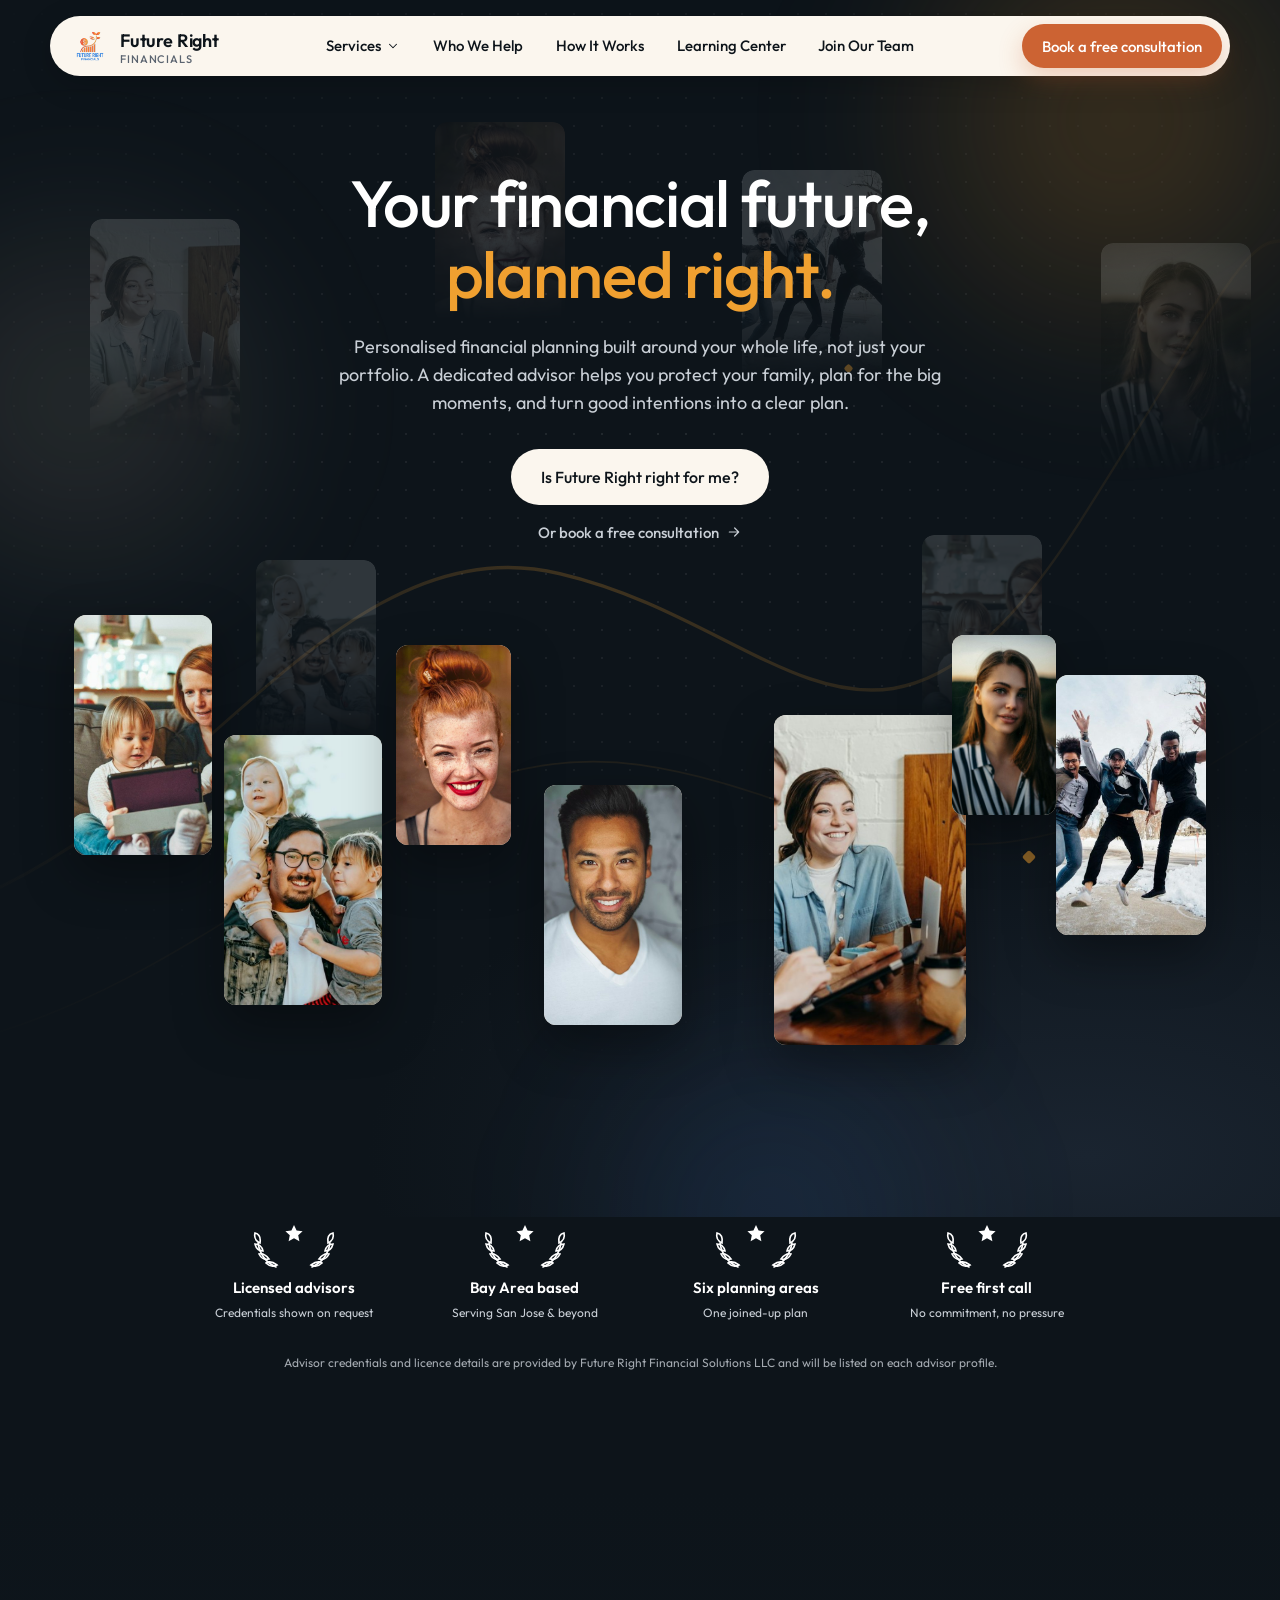
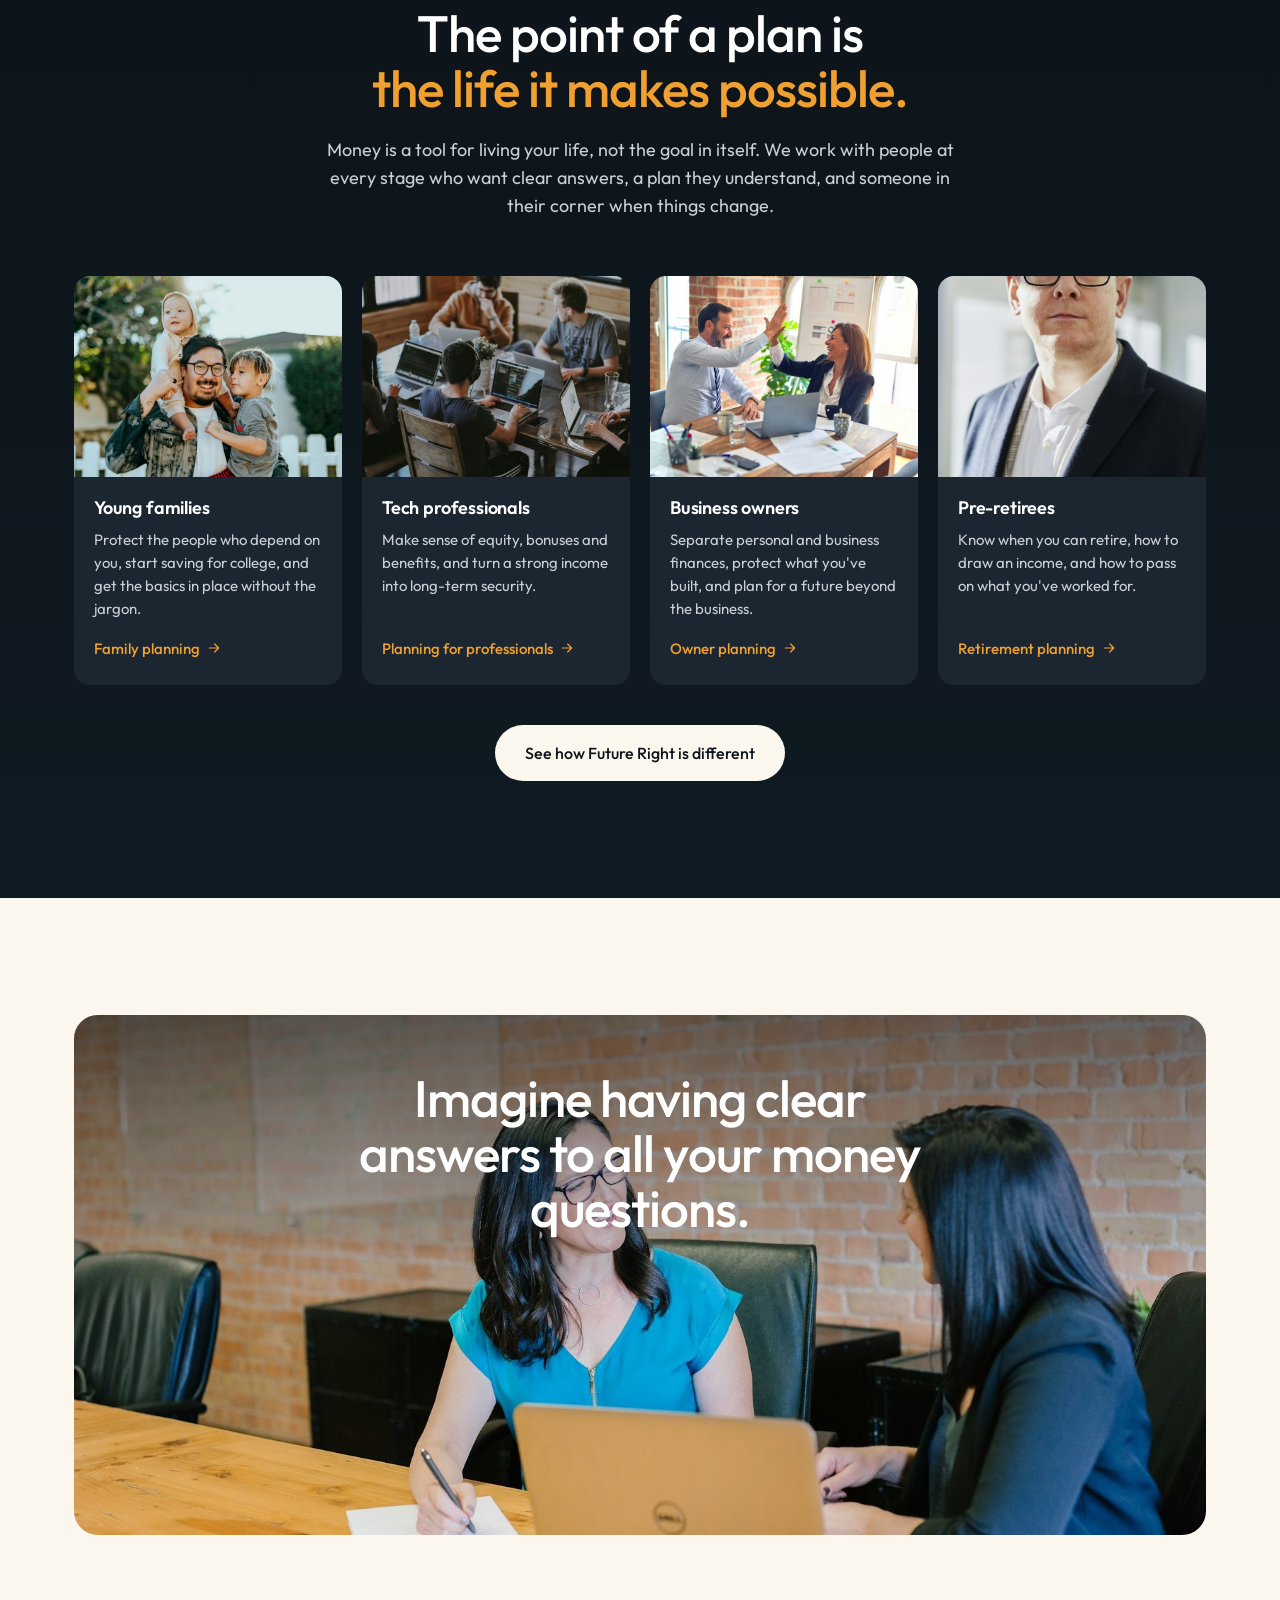
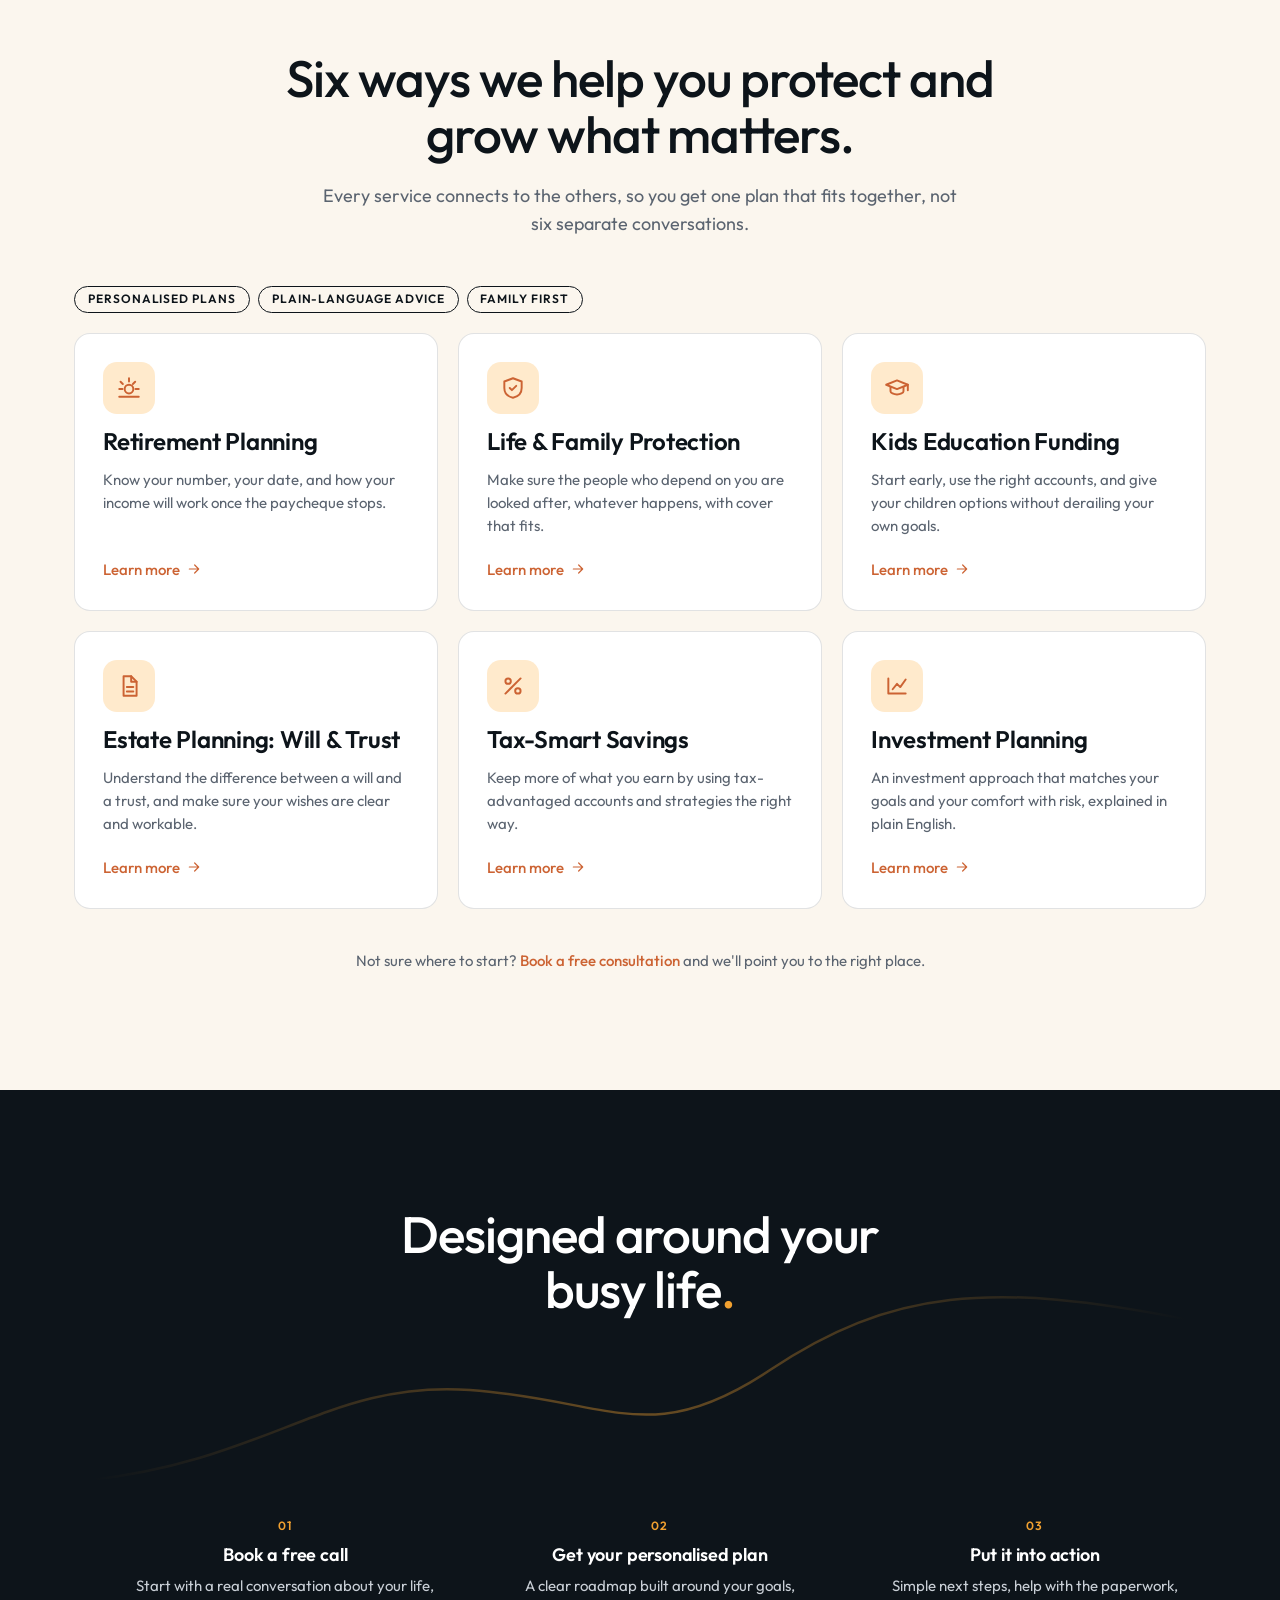
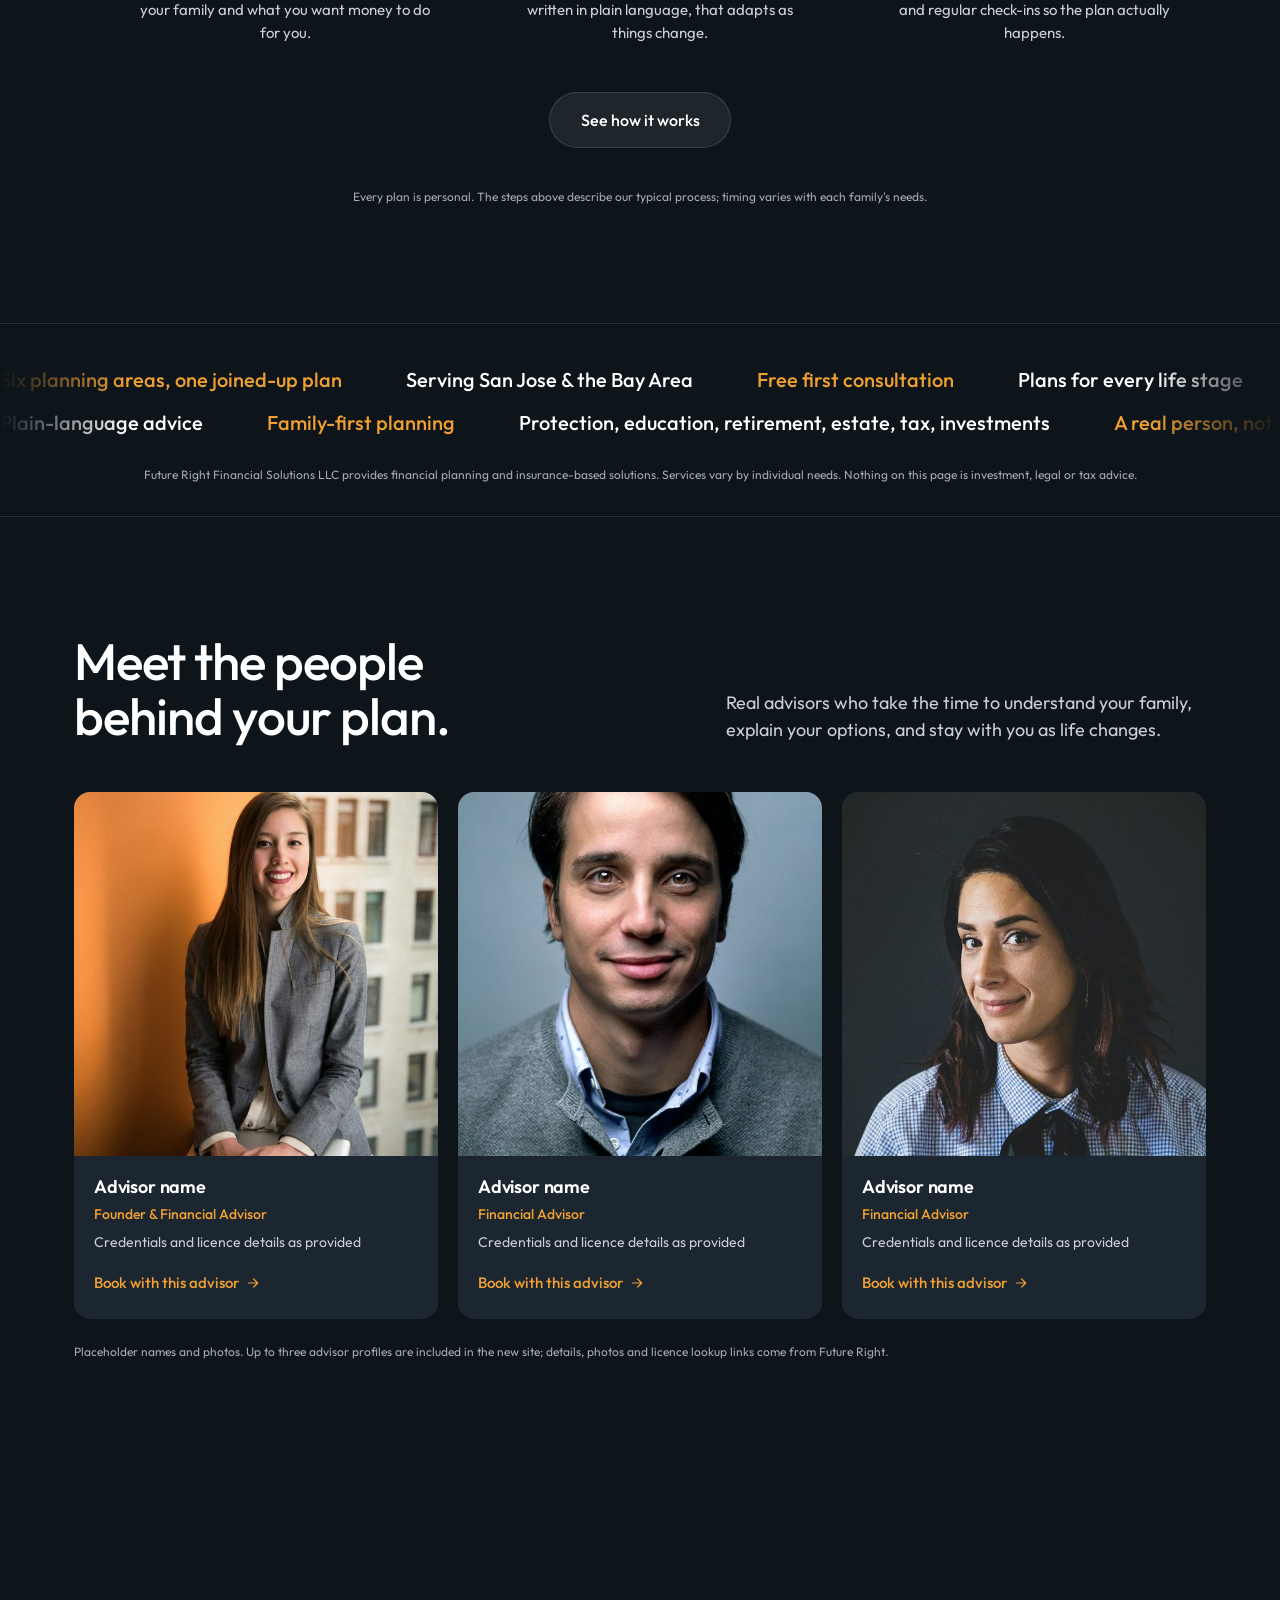
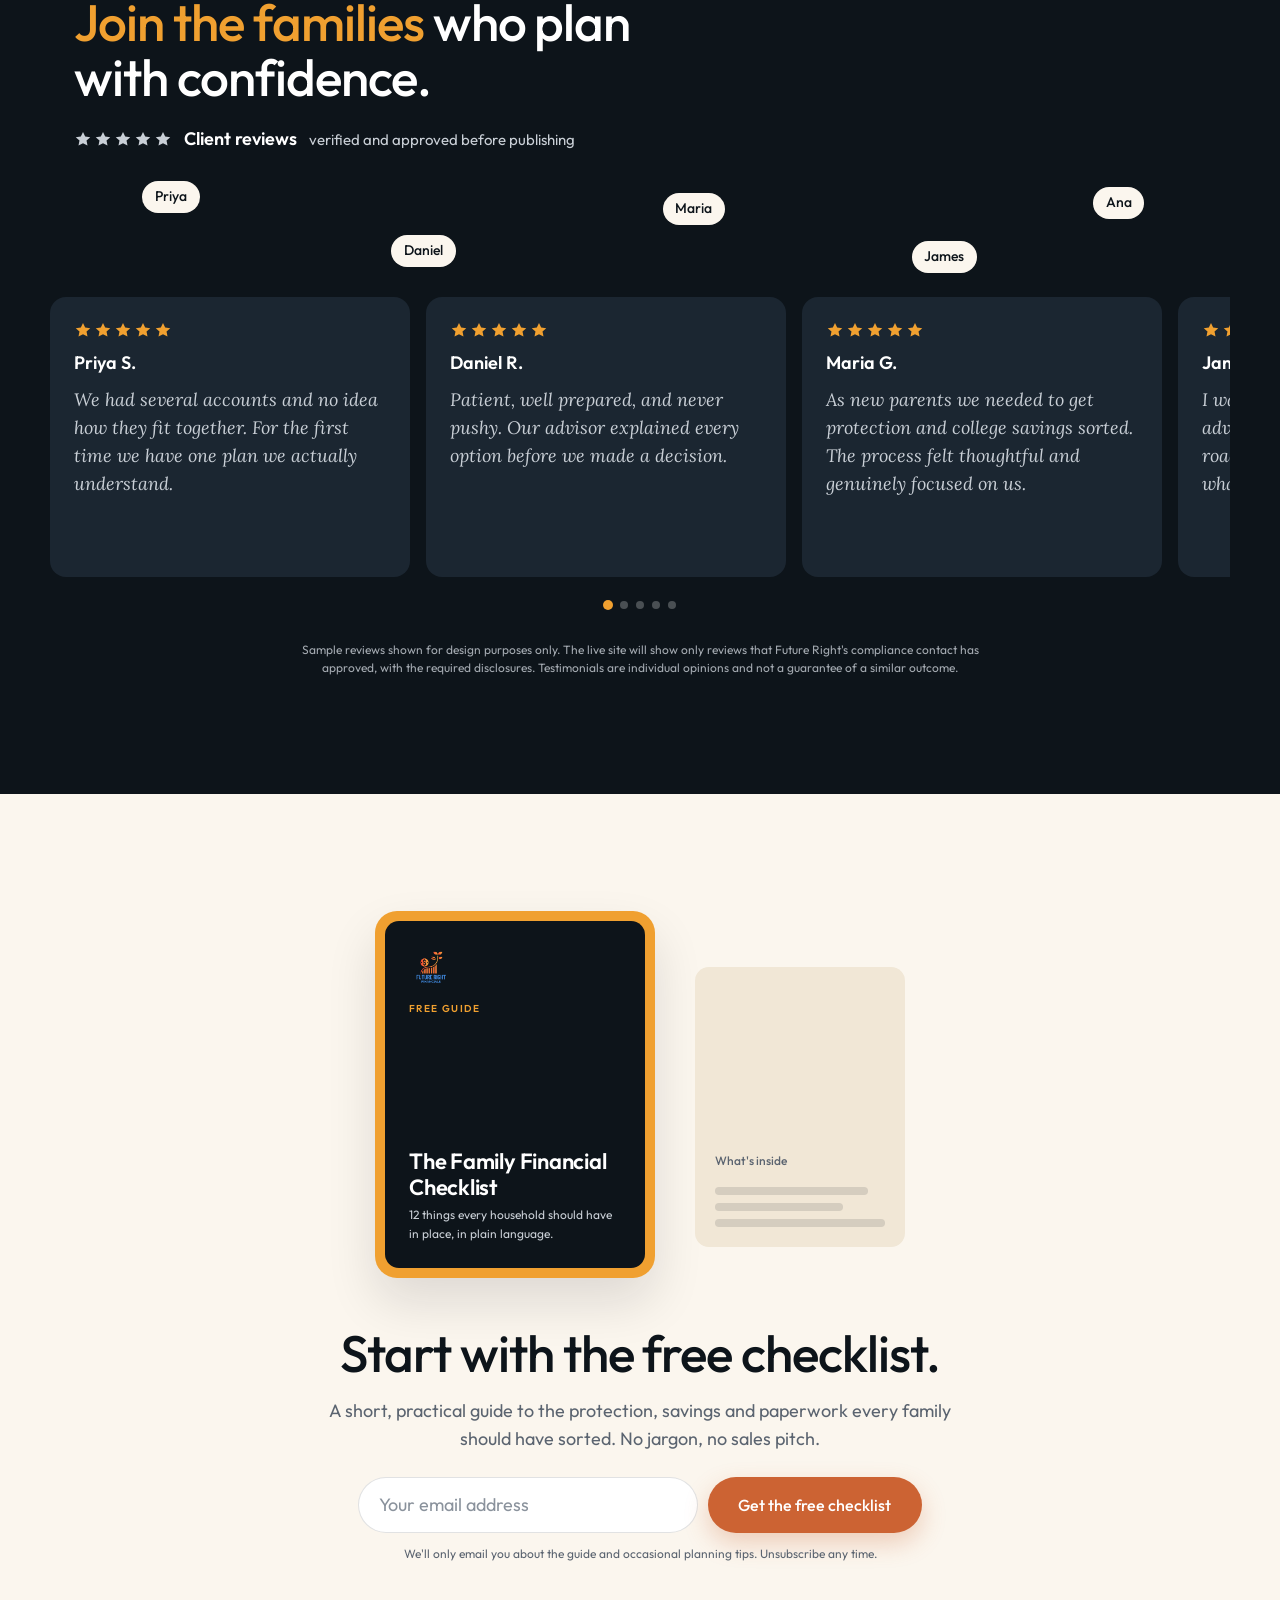
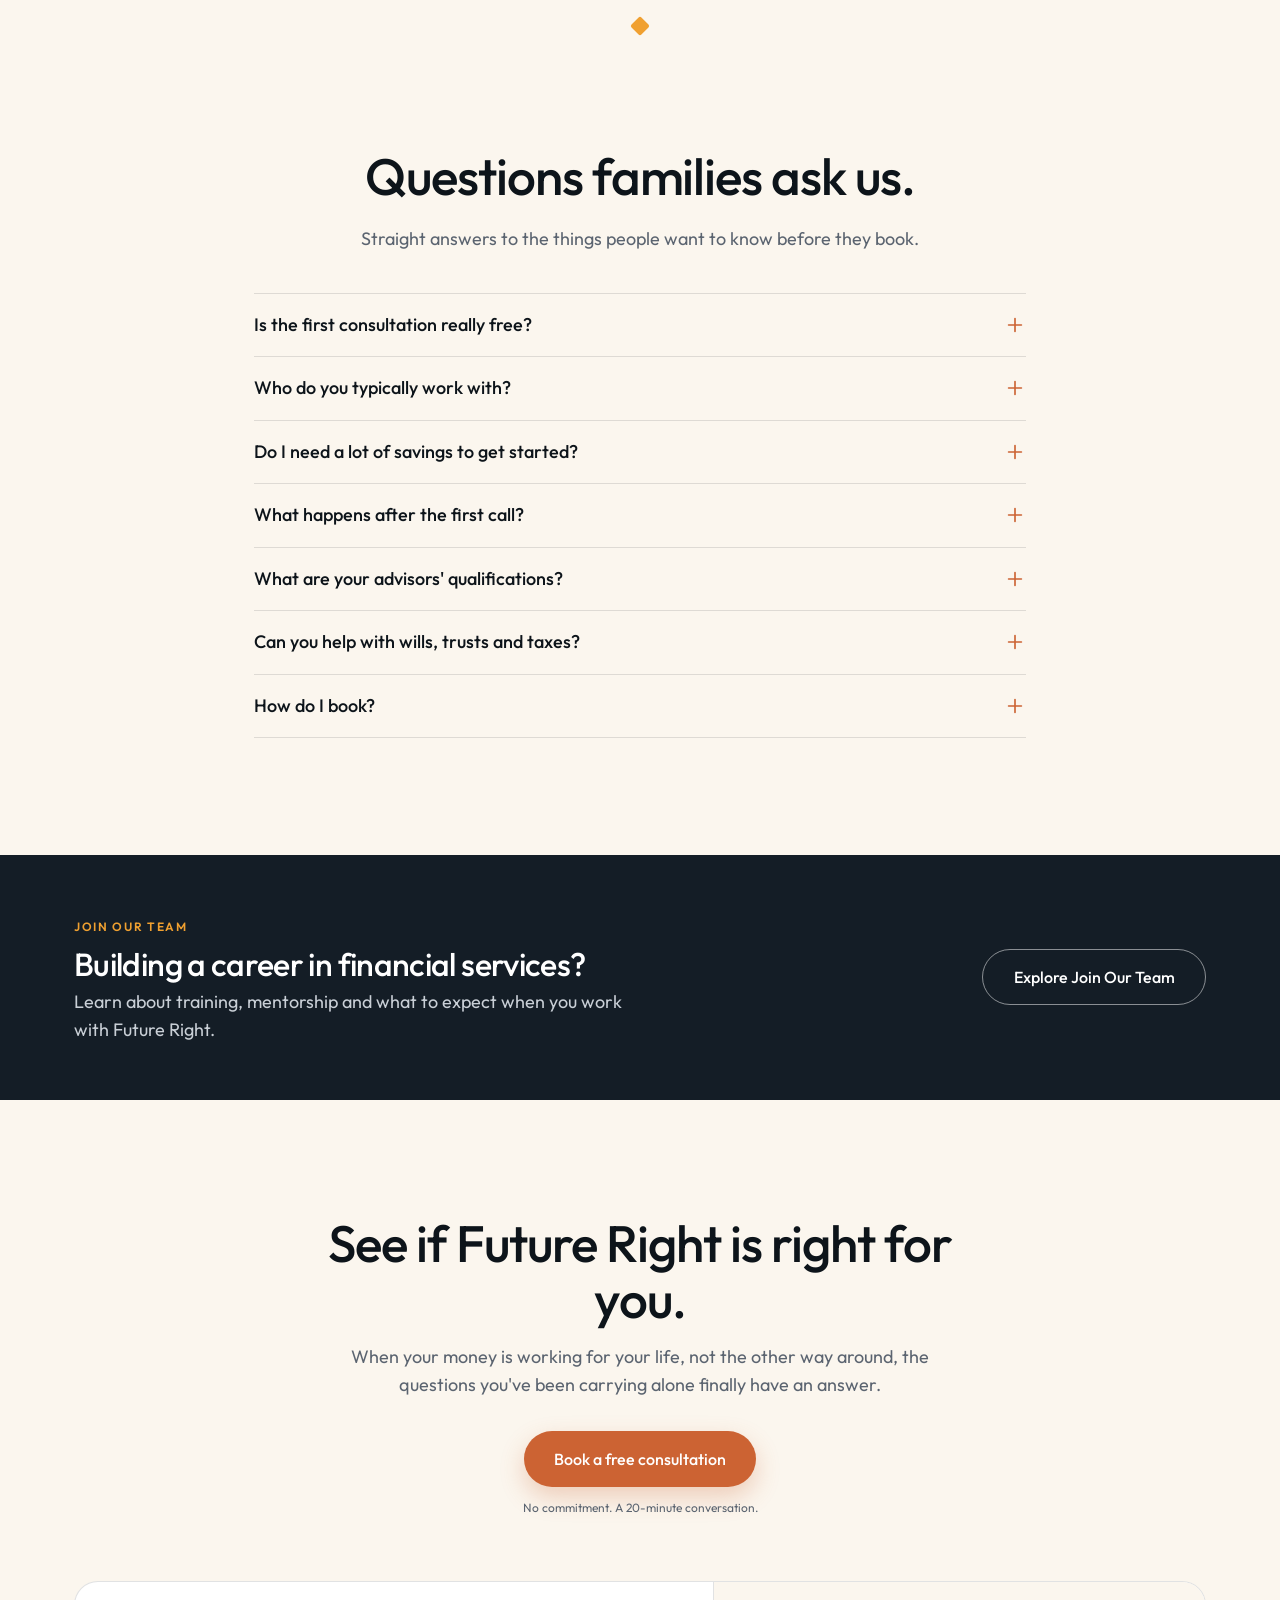
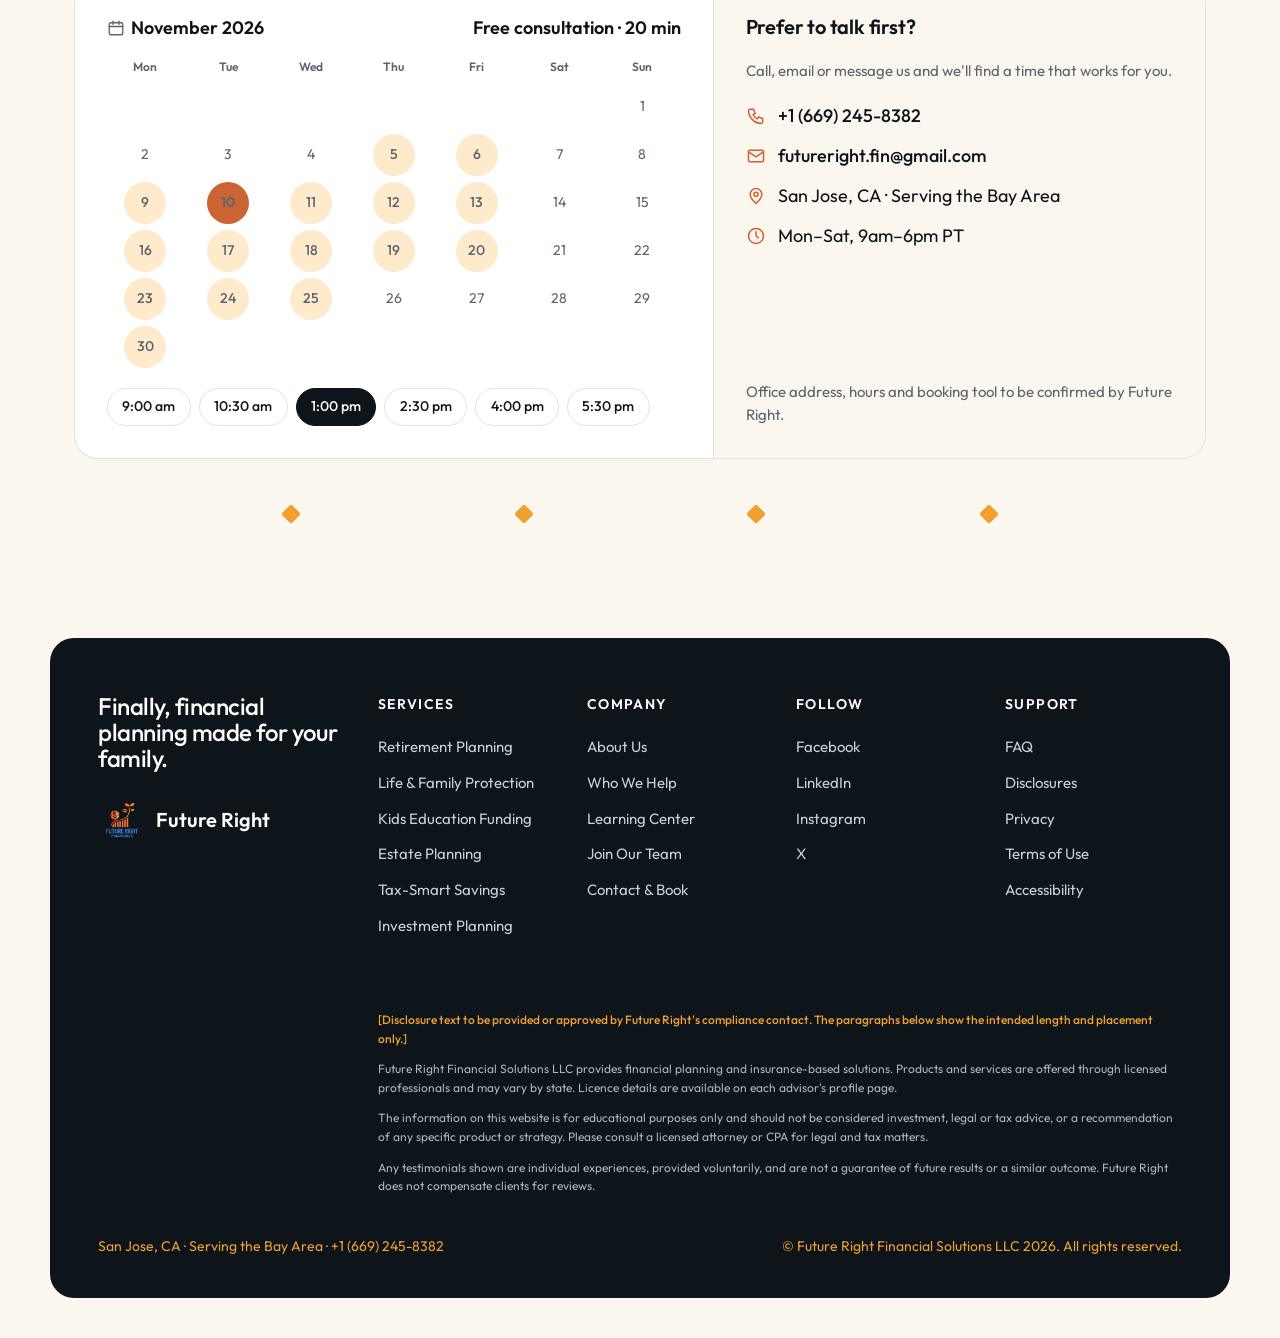
==== commit 07ff7f5c: "Home v1: richer hero background and orbiting photo tiles - Hero background: faded photo ghosts, oran" ====
--- a/designs/v1/home/index.html
+++ b/designs/v1/home/index.html
@@ -84,9 +84,33 @@
 
 <!-- ============================ HERO ============================ -->
 <section class="hero section--dark" id="top" aria-labelledby="hero-title">
-  <div class="hero__ghost hero__ghost--1"></div>
-  <div class="hero__ghost hero__ghost--2"></div>
-  <div class="hero__ghost hero__ghost--3"></div>
+  <!-- Decorative background layer: glows, dot grid, faint curve and faded photo ghosts. Pointer-events off. -->
+  <div class="hero__bg" aria-hidden="true">
+    <span class="hero__glow hero__glow--orange"></span>
+    <span class="hero__glow hero__glow--cream"></span>
+    <span class="hero__glow hero__glow--blue"></span>
+    <span class="hero__dots"></span>
+    <svg class="hero__curve" viewBox="0 0 1600 700" preserveAspectRatio="none">
+      <defs>
+        <linearGradient id="hero-curve-grad" x1="0" x2="1">
+          <stop offset="0" stop-color="#f0a030" stop-opacity="0"/>
+          <stop offset="0.45" stop-color="#f0a030" stop-opacity="0.22"/>
+          <stop offset="1" stop-color="#f0a030" stop-opacity="0"/>
+        </linearGradient>
+      </defs>
+      <path d="M-50 520 C 250 470, 420 300, 700 330 S 1100 480, 1350 300 S 1550 120, 1700 160" fill="none" stroke="url(#hero-curve-grad)" stroke-width="2"/>
+      <path d="M-50 600 C 300 560, 500 420, 800 440 S 1200 560, 1700 380" fill="none" stroke="url(#hero-curve-grad)" stroke-width="1" opacity="0.4"/>
+    </svg>
+    <span class="hero__ghost hero__ghost--1"><img src="img/hero-5.jpg" alt=""></span>
+    <span class="hero__ghost hero__ghost--2"><img src="img/hero-2.jpg" alt=""></span>
+    <span class="hero__ghost hero__ghost--3"><img src="img/hero-3.jpg" alt=""></span>
+    <span class="hero__ghost hero__ghost--4"><img src="img/hero-7.jpg" alt=""></span>
+    <span class="hero__ghost hero__ghost--5"><img src="img/hero-1.jpg" alt=""></span>
+    <span class="hero__ghost hero__ghost--6"><img src="img/hero-6.jpg" alt=""></span>
+    <span class="hero__diamond hero__diamond--1"></span>
+    <span class="hero__diamond hero__diamond--2"></span>
+    <span class="hero__diamond hero__diamond--3"></span>
+  </div>
 
   <div class="container">
     <div class="hero__inner">
--- a/designs/v1/home/styles.css
+++ b/designs/v1/home/styles.css
@@ -191,14 +191,45 @@
 .hero__cta .link { color: var(--c-text-muted-dark); font-size: 0.9375rem; }
 .hero__cta .link:hover { color: var(--c-white); }
 
+/* Hero background layer (decorative only) */
+.hero__bg { position: absolute; inset: 0; z-index: 1; overflow: hidden; pointer-events: none; }
+.hero__glow { position: absolute; border-radius: 50%; filter: blur(60px); }
+.hero__glow--orange { width: 640px; height: 640px; right: -160px; top: -200px; background: radial-gradient(circle, rgba(240, 160, 48, 0.22) 0%, rgba(240, 160, 48, 0) 65%); }
+.hero__glow--cream { width: 560px; height: 560px; left: -200px; top: 120px; background: radial-gradient(circle, rgba(255, 234, 204, 0.12) 0%, rgba(255, 234, 204, 0) 65%); }
+.hero__glow--blue { width: 520px; height: 520px; left: 40%; bottom: -260px; background: radial-gradient(circle, rgba(59, 127, 224, 0.14) 0%, rgba(59, 127, 224, 0) 65%); }
+.hero__dots {
+  position: absolute; inset: 0;
+  background-image: radial-gradient(rgba(255, 255, 255, 0.09) 1px, transparent 1.5px);
+  background-size: 28px 28px;
+  -webkit-mask-image: radial-gradient(ellipse 70% 60% at 50% 35%, #000 0%, transparent 100%);
+  mask-image: radial-gradient(ellipse 70% 60% at 50% 35%, #000 0%, transparent 100%);
+}
+.hero__curve { position: absolute; left: 0; top: 0; width: 100%; height: 100%; }
 .hero__ghost {
-  position: absolute; z-index: 1; border-radius: var(--r-tile);
-  background: linear-gradient(180deg, rgba(255, 234, 204, 0.045), rgba(255, 234, 204, 0.015)); pointer-events: none;
-  filter: blur(1px);
-}
-.hero__ghost--1 { width: 120px; height: 180px; left: 24%; top: 14%; }
-.hero__ghost--2 { width: 150px; height: 220px; left: 56%; top: 24%; }
-.hero__ghost--3 { width: 120px; height: 180px; left: 72%; top: 8%; }
+  position: absolute; border-radius: var(--r-tile); overflow: hidden;
+  opacity: 0.16; filter: grayscale(55%) blur(0.6px);
+  -webkit-mask-image: linear-gradient(180deg, #000 55%, transparent 100%);
+  mask-image: linear-gradient(180deg, #000 55%, transparent 100%);
+  animation: hero-float 22s linear infinite;
+}
+.hero__ghost img { width: 100%; height: 100%; object-fit: cover; }
+.hero__ghost--1 { width: 150px; height: 230px; left: 7%; top: 18%; animation-delay: -2s; }
+.hero__ghost--2 { width: 120px; height: 190px; left: 20%; top: 46%; animation-delay: -6s; }
+.hero__ghost--3 { width: 130px; height: 200px; left: 34%; top: 10%; animation-delay: -4s; }
+.hero__ghost--4 { width: 140px; height: 210px; left: 58%; top: 14%; animation-delay: -9s; }
+.hero__ghost--5 { width: 120px; height: 190px; left: 72%; top: 44%; animation-delay: -1s; }
+.hero__ghost--6 { width: 150px; height: 230px; left: 86%; top: 20%; animation-delay: -7s; }
+.hero__diamond { position: absolute; width: 10px; height: 10px; background: var(--c-accent); transform: rotate(45deg); border-radius: 2px; opacity: 0.55; }
+.hero__diamond--1 { left: 29%; top: 62%; }
+.hero__diamond--2 { left: 66%; top: 30%; opacity: 0.35; width: 7px; height: 7px; }
+.hero__diamond--3 { left: 80%; top: 70%; }
+@keyframes hero-float {
+  0%   { transform: translate3d(0, -10px, 0); }
+  25%  { transform: translate3d(10px, 0, 0); }
+  50%  { transform: translate3d(0, 10px, 0); }
+  75%  { transform: translate3d(-10px, 0, 0); }
+  100% { transform: translate3d(0, -10px, 0); }
+}
 
 .hero__collage { position: relative; z-index: 2; margin-top: 2.5rem; height: 560px; max-width: var(--container); margin-inline: auto; }
 .hero__tile {
@@ -206,13 +237,27 @@
   background: var(--c-cream-2); box-shadow: 0 20px 50px rgba(0, 0, 0, 0.35);
 }
 .hero__tile img { width: 100%; height: 100%; object-fit: cover; }
-.hero__tile--1 { width: 138px; height: 240px; left: 0; top: 30px; }
-.hero__tile--2 { width: 158px; height: 270px; left: 150px; top: 150px; }
-.hero__tile--3 { width: 115px; height: 200px; left: 322px; top: 60px; }
-.hero__tile--4 { width: 138px; height: 240px; left: 470px; top: 200px; }
-.hero__tile--5 { width: 192px; height: 330px; right: 240px; top: 130px; }
-.hero__tile--6 { width: 104px; height: 180px; right: 150px; top: 50px; }
-.hero__tile--7 { width: 150px; height: 260px; right: 0; top: 90px; }
+/* Each tile orbits a small circle of radius --orbit-r. Linear timing keeps the circling smooth with no pause.
+   --orbit-dir 1 = clockwise, -1 = counter-clockwise. The orbit is split into 8 points for a round path. */
+.hero__tile { animation: tile-orbit var(--orbit-dur, 12s) linear var(--orbit-delay, 0s) infinite; will-change: transform; }
+.hero__tile--1 { width: 138px; height: 240px; left: 0; top: 30px; --orbit-r: 12px; --orbit-dur: 14s; --orbit-delay: -2s; --orbit-dir: 1; }
+.hero__tile--2 { width: 158px; height: 270px; left: 150px; top: 150px; --orbit-r: 14px; --orbit-dur: 17s; --orbit-delay: -7s; --orbit-dir: -1; }
+.hero__tile--3 { width: 115px; height: 200px; left: 322px; top: 60px; --orbit-r: 11px; --orbit-dur: 12s; --orbit-delay: -4s; --orbit-dir: 1; }
+.hero__tile--4 { width: 138px; height: 240px; left: 470px; top: 200px; --orbit-r: 13px; --orbit-dur: 15s; --orbit-delay: -10s; --orbit-dir: -1; }
+.hero__tile--5 { width: 192px; height: 330px; right: 240px; top: 130px; --orbit-r: 14px; --orbit-dur: 18s; --orbit-delay: -5s; --orbit-dir: 1; }
+.hero__tile--6 { width: 104px; height: 180px; right: 150px; top: 50px; --orbit-r: 11px; --orbit-dur: 13s; --orbit-delay: -1s; --orbit-dir: -1; }
+.hero__tile--7 { width: 150px; height: 260px; right: 0; top: 90px; --orbit-r: 13px; --orbit-dur: 16s; --orbit-delay: -8s; --orbit-dir: 1; }
+@keyframes tile-orbit {
+  0%    { transform: translate3d(0, calc(var(--orbit-r, 12px) * -1), 0); }
+  12.5% { transform: translate3d(calc(var(--orbit-r, 12px) * 0.707 * var(--orbit-dir, 1)), calc(var(--orbit-r, 12px) * -0.707), 0); }
+  25%   { transform: translate3d(calc(var(--orbit-r, 12px) * var(--orbit-dir, 1)), 0, 0); }
+  37.5% { transform: translate3d(calc(var(--orbit-r, 12px) * 0.707 * var(--orbit-dir, 1)), calc(var(--orbit-r, 12px) * 0.707), 0); }
+  50%   { transform: translate3d(0, var(--orbit-r, 12px), 0); }
+  62.5% { transform: translate3d(calc(var(--orbit-r, 12px) * -0.707 * var(--orbit-dir, 1)), calc(var(--orbit-r, 12px) * 0.707), 0); }
+  75%   { transform: translate3d(calc(var(--orbit-r, 12px) * -1 * var(--orbit-dir, 1)), 0, 0); }
+  87.5% { transform: translate3d(calc(var(--orbit-r, 12px) * -0.707 * var(--orbit-dir, 1)), calc(var(--orbit-r, 12px) * -0.707), 0); }
+  100%  { transform: translate3d(0, calc(var(--orbit-r, 12px) * -1), 0); }
+}
 
 /* ---------- Trust strip ---------- */
 .trust { padding: 0 0 var(--section-y); }
@@ -461,9 +506,12 @@
   .hero { padding-top: 136px; }
   .hero__collage { height: auto; transform: none; display: flex; gap: 12px; overflow-x: auto; padding: 0 var(--gutter) 24px; margin-top: 2.5rem; scrollbar-width: none; }
   .hero__collage::-webkit-scrollbar { display: none; }
-  .hero__tile { position: static; flex: 0 0 150px; height: 220px; }
+  .hero__tile { position: static; flex: 0 0 150px; height: 220px; animation: none; }
   .hero__tile--5, .hero__tile--7 { display: none; }
-  .hero__ghost { display: none; }
+  .hero__ghost, .hero__diamond, .hero__curve { display: none; }
+  .hero__glow--orange { width: 360px; height: 360px; right: -140px; top: -120px; }
+  .hero__glow--cream { width: 320px; height: 320px; left: -160px; top: 200px; }
+  .hero__glow--blue { display: none; }
 
   .trust__row { grid-template-columns: repeat(2, 1fr); gap: 2rem 1rem; }
   .who__grid, .services__grid, .advisors__grid { grid-template-columns: repeat(2, 1fr); }
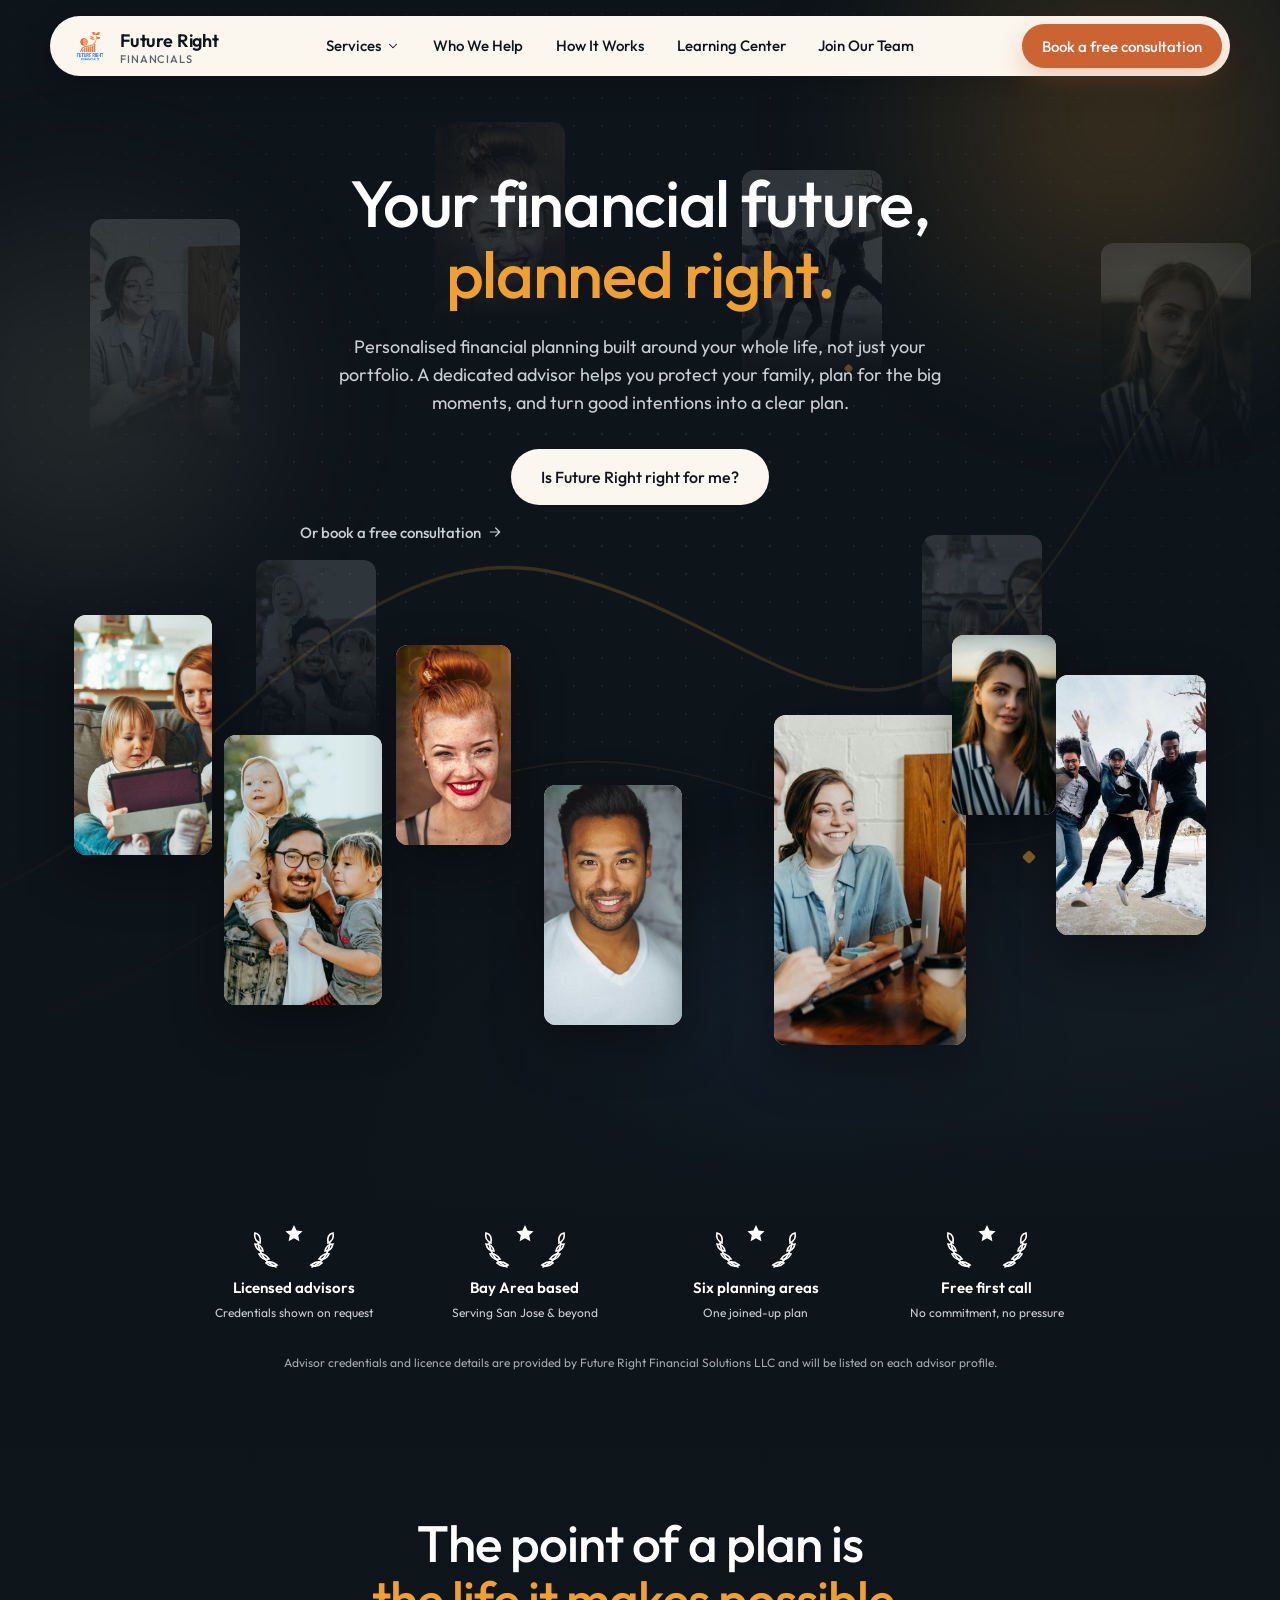
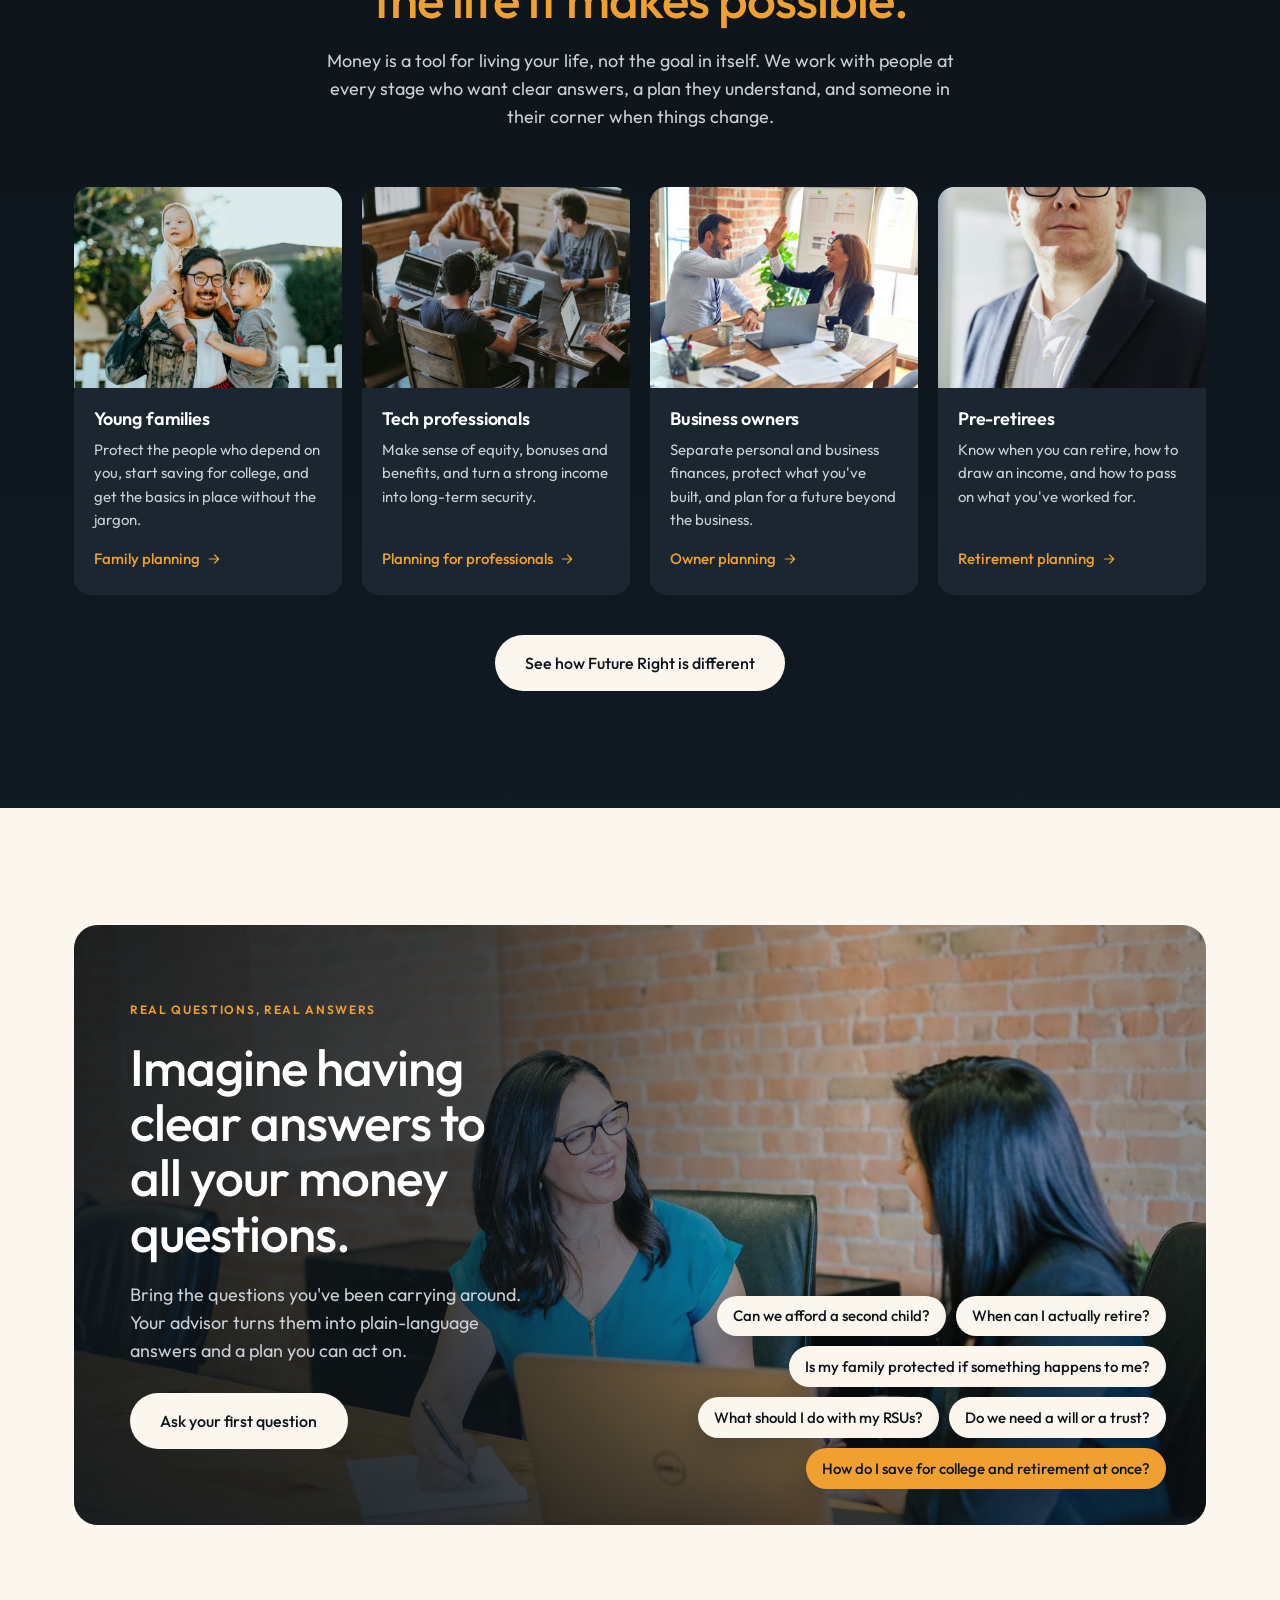
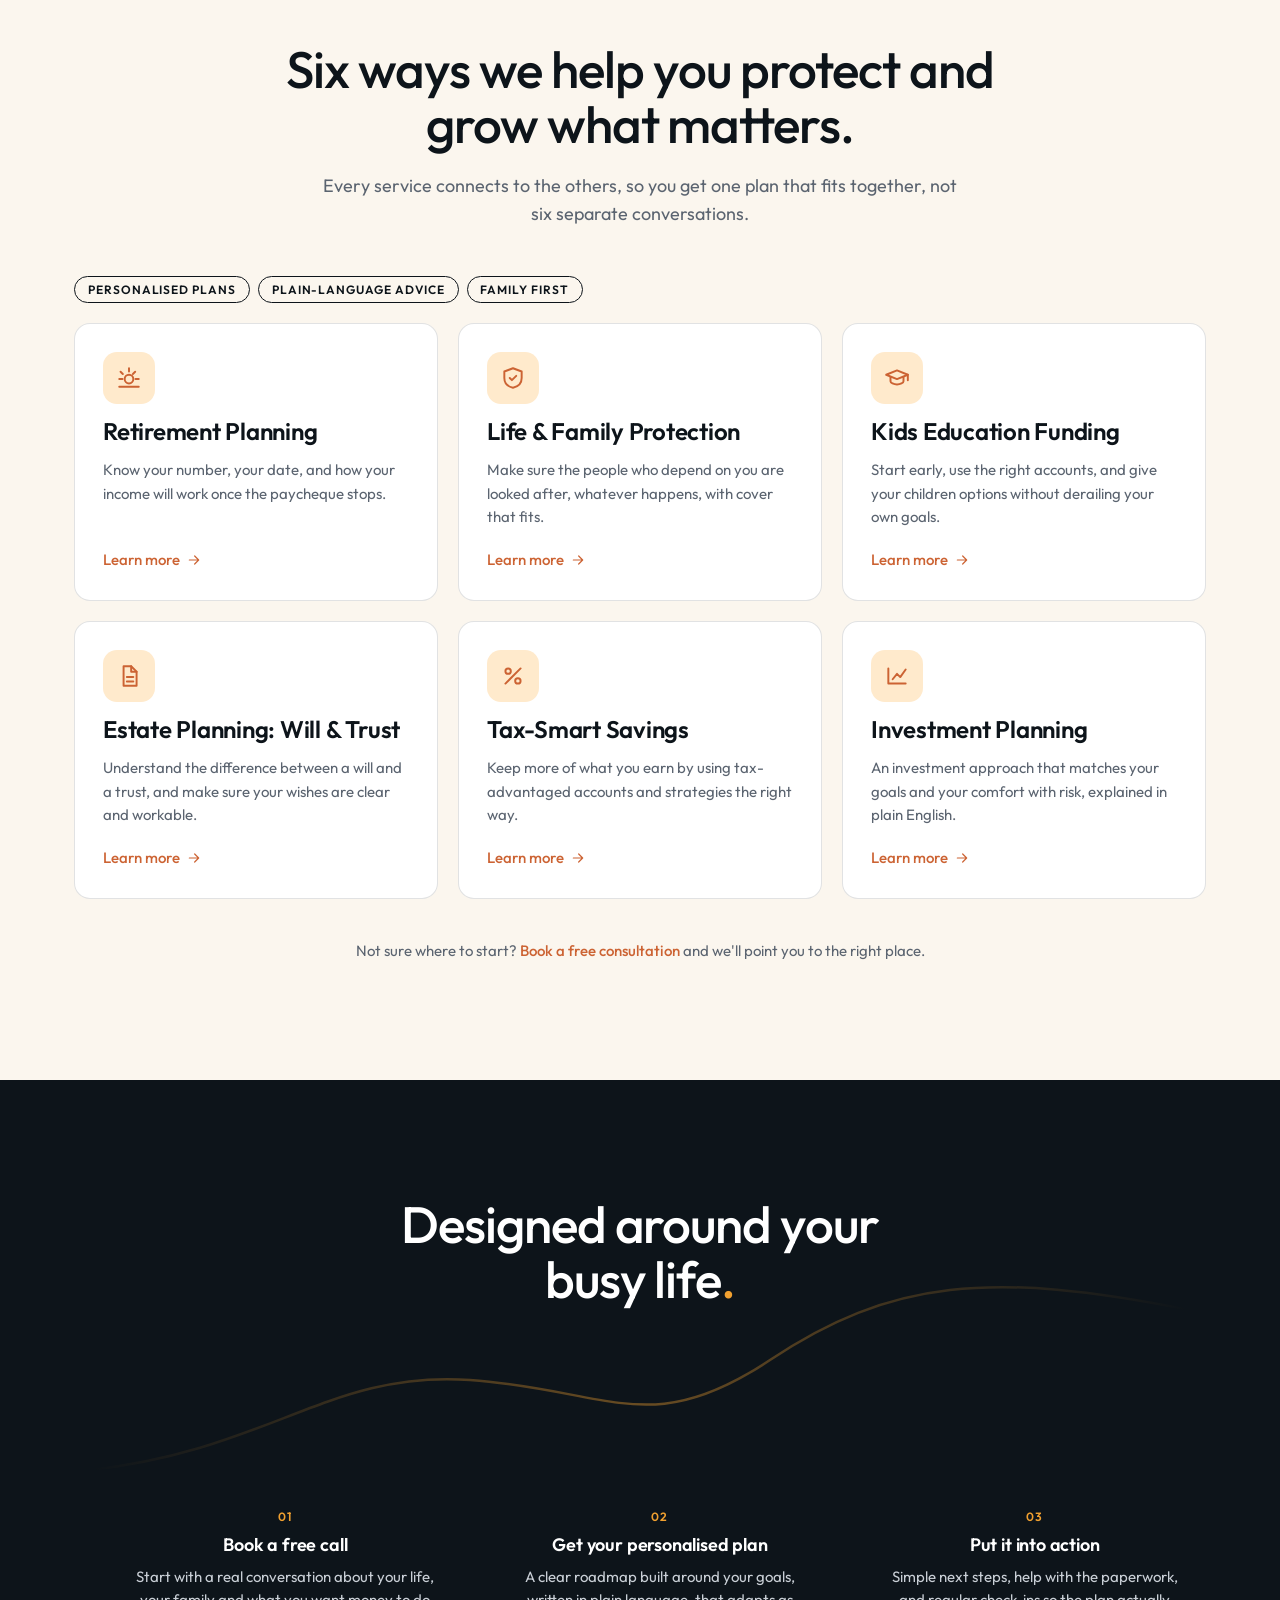
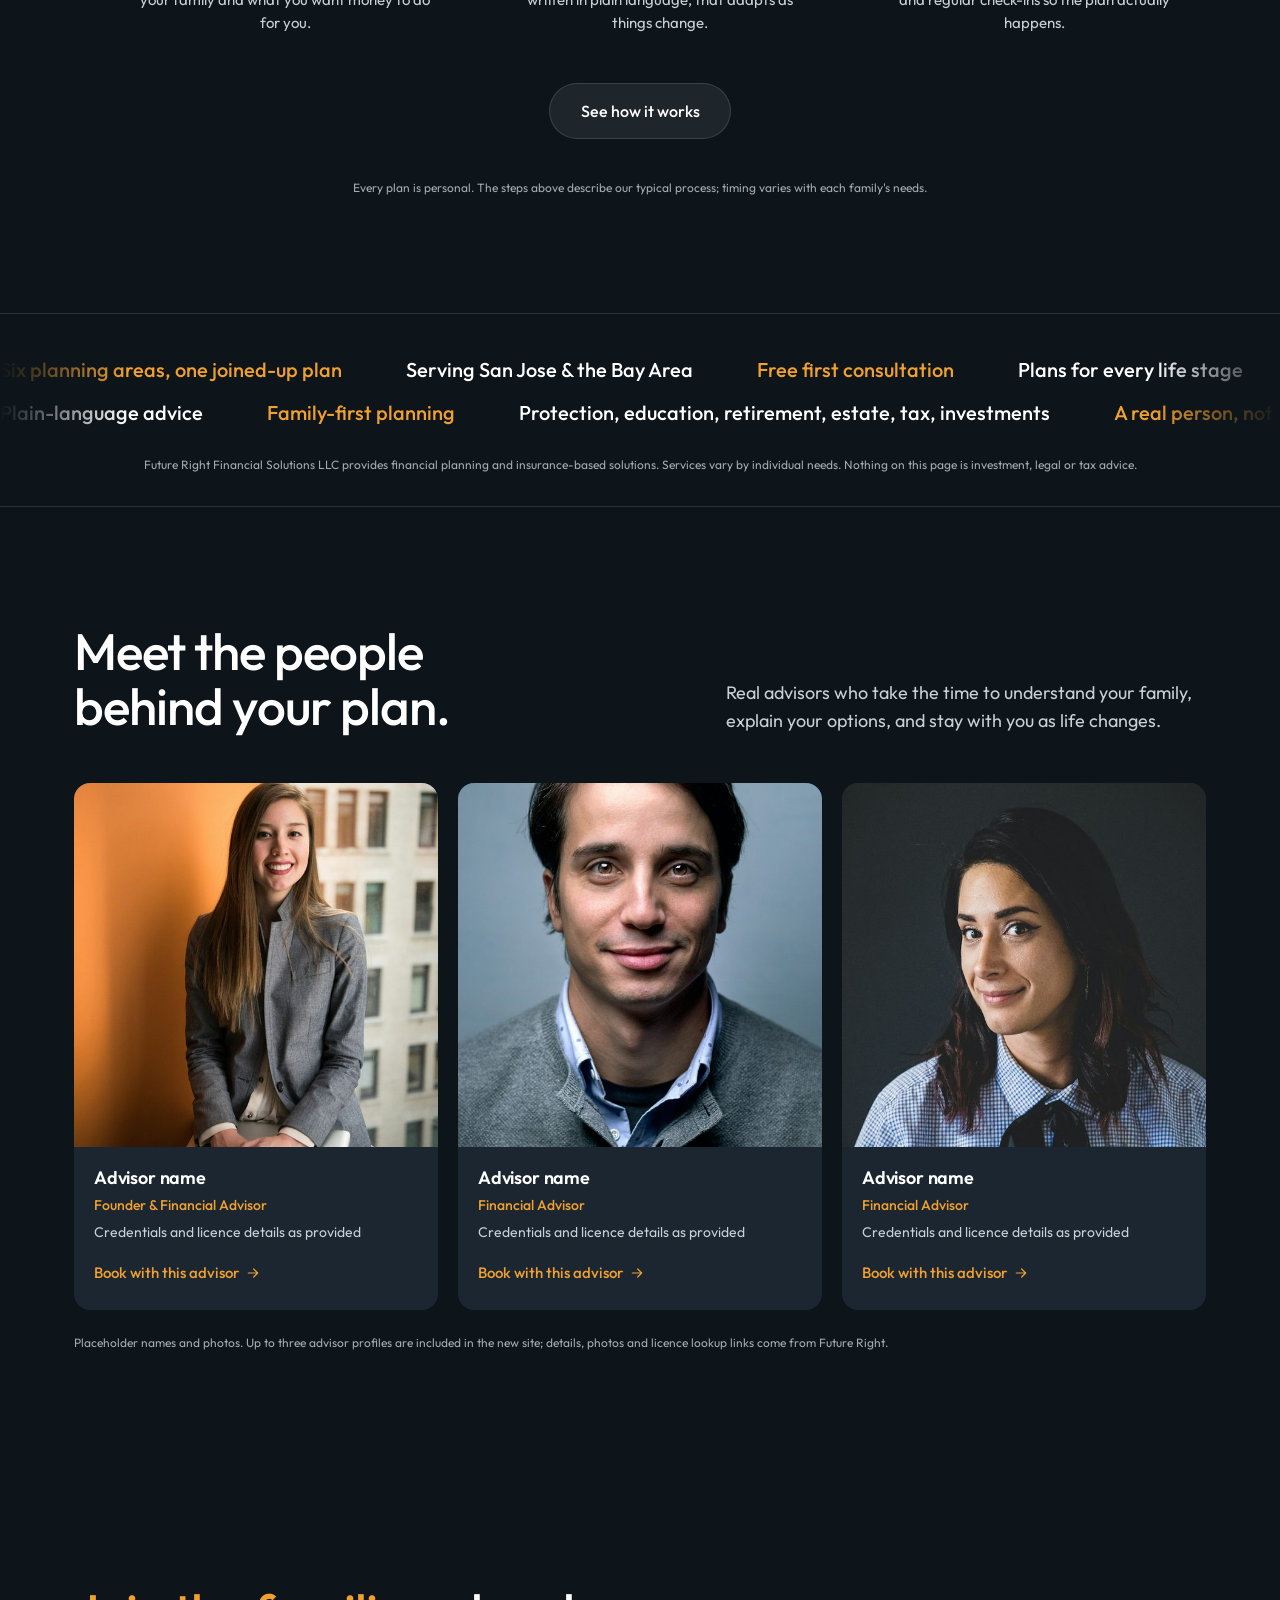
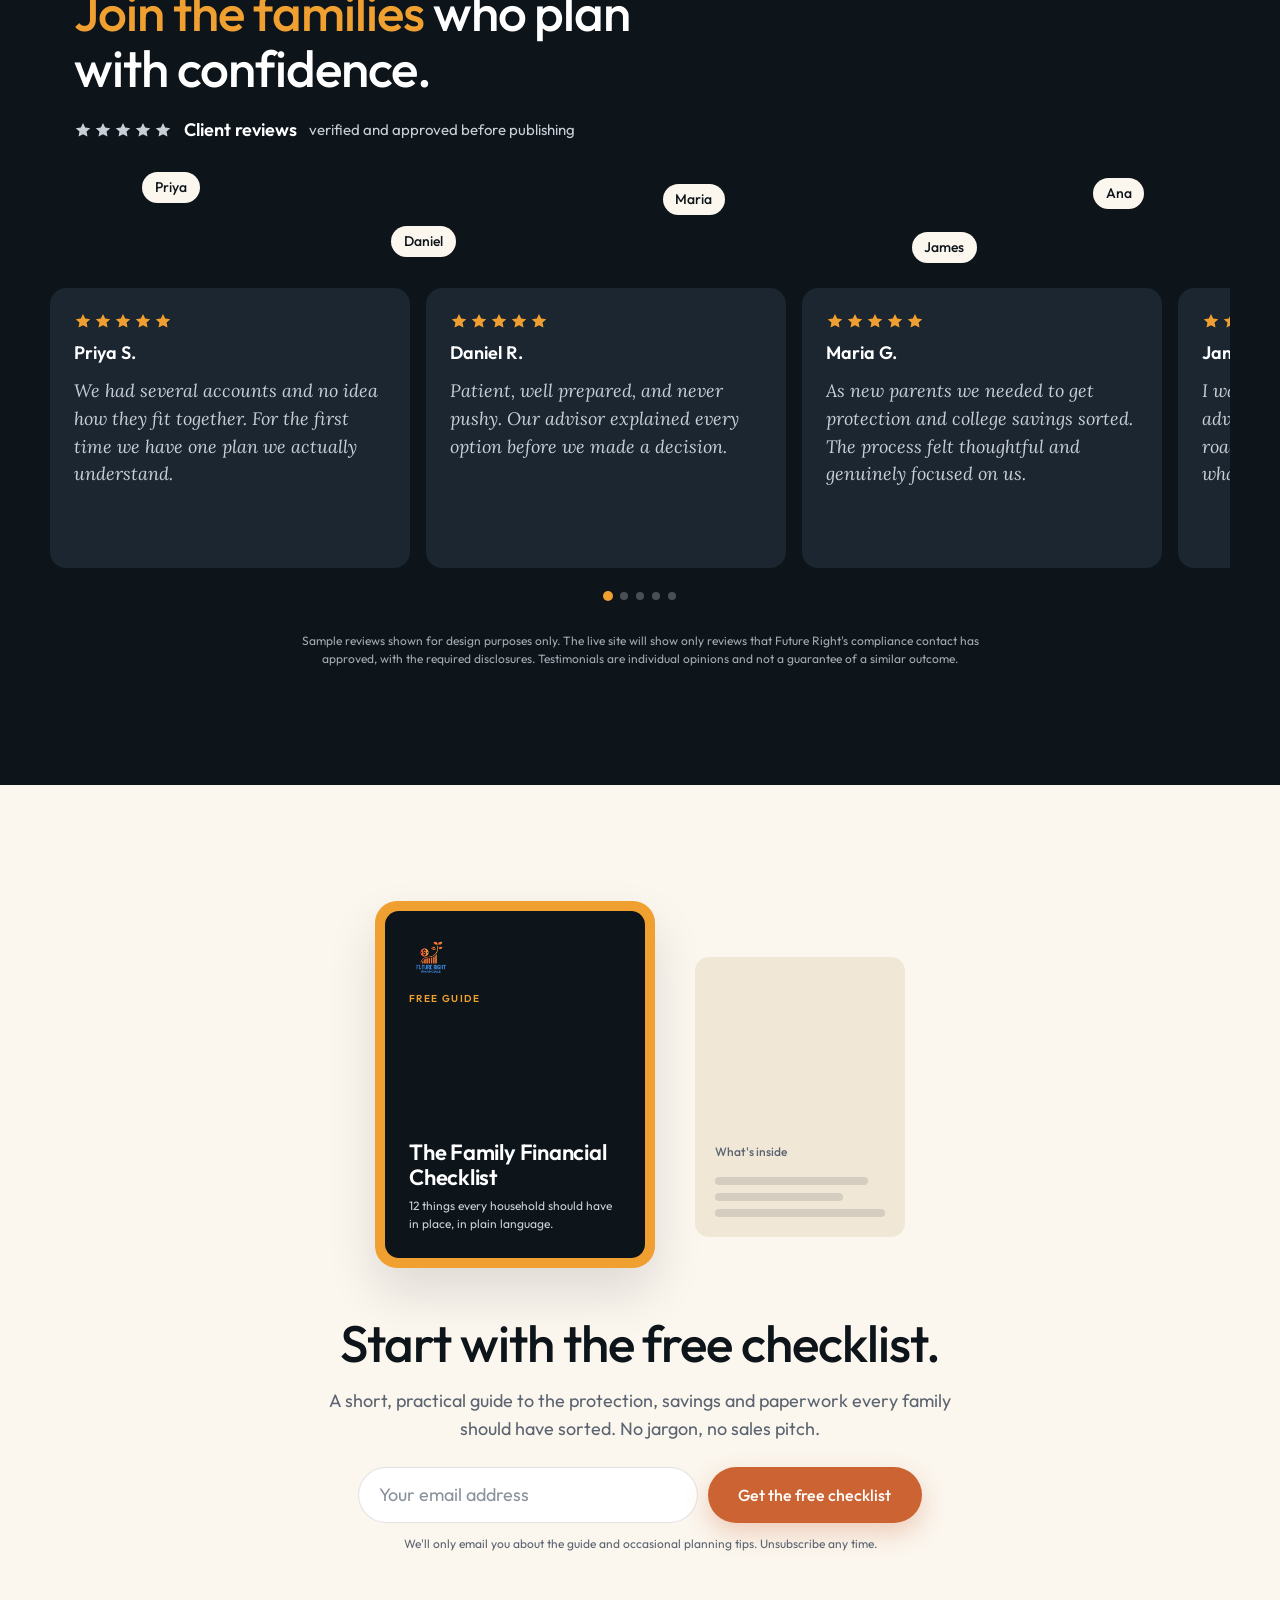
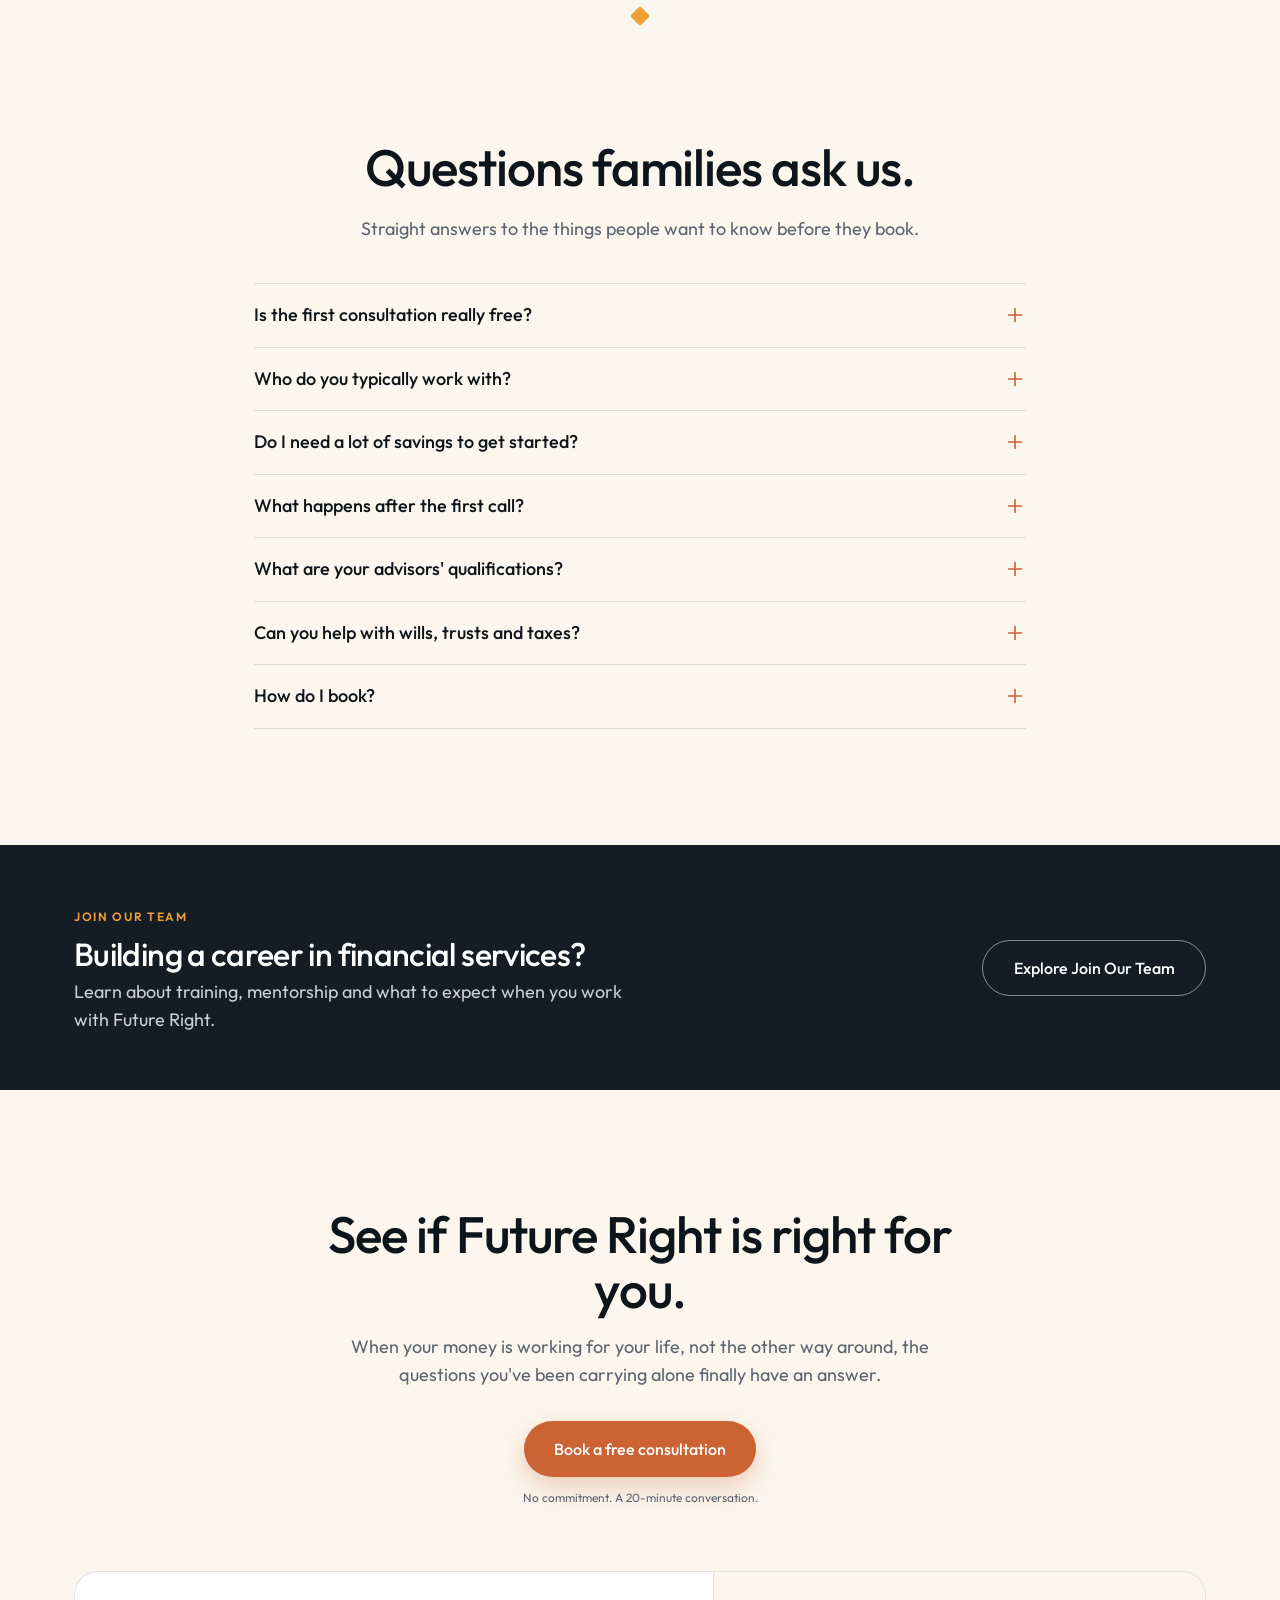
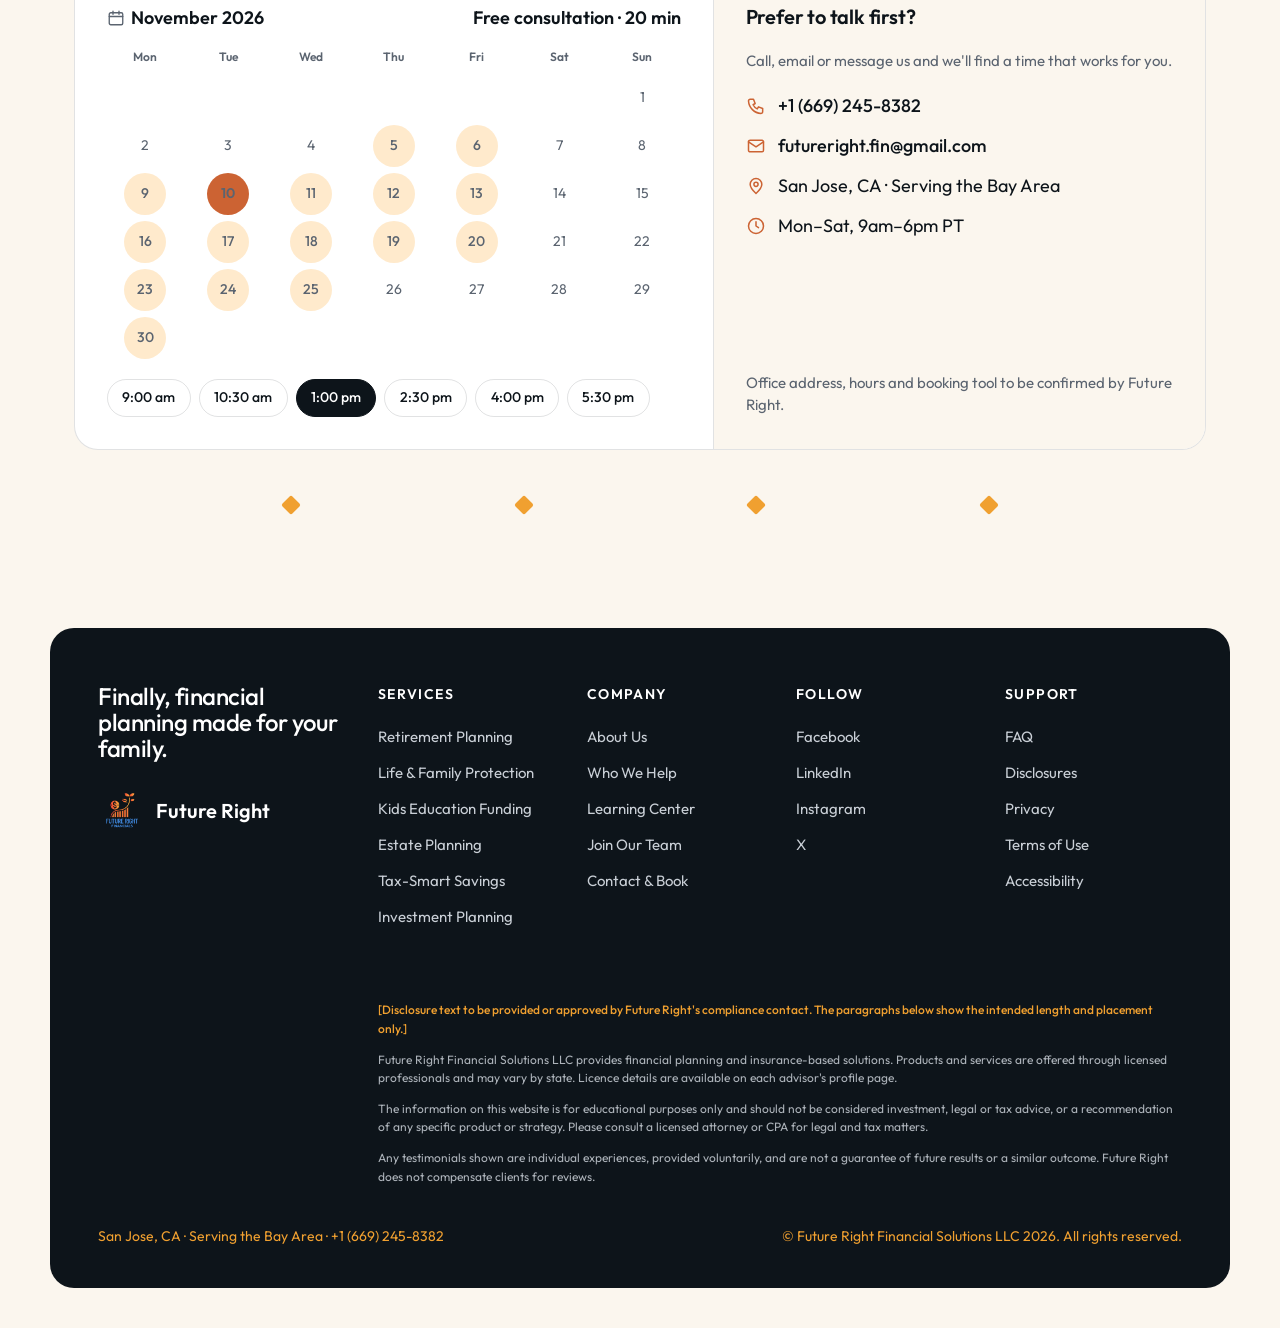
==== commit ed512ab3: "Home v1: fill the answers photo card with copy, CTA and floating money-question chips Co-Authored-By" ====
--- a/designs/v1/home/index.html
+++ b/designs/v1/home/index.html
@@ -215,7 +215,20 @@
   <div class="container">
     <div class="answers__card">
       <img src="img/wide-answers.jpg" alt="An advisor and a client reviewing a plan together on a laptop">
-      <h2 id="answers-title">Imagine having clear answers to all your money questions.</h2>
+      <div class="answers__content">
+        <span class="eyebrow">Real questions, real answers</span>
+        <h2 id="answers-title">Imagine having clear answers to all your money questions.</h2>
+        <p>Bring the questions you've been carrying around. Your advisor turns them into plain-language answers and a plan you can act on.</p>
+        <a class="btn btn--light" href="#book">Ask your first question</a>
+      </div>
+      <ul class="answers__questions" aria-label="Examples of questions we answer">
+        <li>Can we afford a second child?</li>
+        <li>When can I actually retire?</li>
+        <li>Is my family protected if something happens to me?</li>
+        <li>What should I do with my RSUs?</li>
+        <li>Do we need a will or a trust?</li>
+        <li>How do I save for college and retirement at once?</li>
+      </ul>
     </div>
   </div>
 </section>
--- a/designs/v1/home/styles.css
+++ b/designs/v1/home/styles.css
@@ -117,6 +117,7 @@
 .btn .icon { width: 18px; height: 18px; }
 .link {
   display: inline-flex; align-items: center; gap: 0.4rem; font-weight: 500;
+  align-self: flex-start; width: fit-content; max-width: 100%;
   border-bottom: 1px solid transparent; transition: border-color 0.2s;
 }
 .link:hover { border-color: currentColor; }
@@ -193,10 +194,15 @@
 
 /* Hero background layer (decorative only) */
 .hero__bg { position: absolute; inset: 0; z-index: 1; overflow: hidden; pointer-events: none; }
+/* Fade the whole background layer (glows, dots, ghosts, curves and the hero tint) into the flat dark of the next section */
+.hero__bg::after {
+  content: ""; position: absolute; left: 0; right: 0; bottom: 0; height: 320px;
+  background: linear-gradient(180deg, rgba(13, 20, 26, 0) 0%, rgba(13, 20, 26, 0.6) 55%, var(--c-dark) 100%);
+}
 .hero__glow { position: absolute; border-radius: 50%; filter: blur(60px); }
 .hero__glow--orange { width: 640px; height: 640px; right: -160px; top: -200px; background: radial-gradient(circle, rgba(240, 160, 48, 0.22) 0%, rgba(240, 160, 48, 0) 65%); }
 .hero__glow--cream { width: 560px; height: 560px; left: -200px; top: 120px; background: radial-gradient(circle, rgba(255, 234, 204, 0.12) 0%, rgba(255, 234, 204, 0) 65%); }
-.hero__glow--blue { width: 520px; height: 520px; left: 40%; bottom: -260px; background: radial-gradient(circle, rgba(59, 127, 224, 0.14) 0%, rgba(59, 127, 224, 0) 65%); }
+.hero__glow--blue { width: 520px; height: 520px; left: 40%; bottom: -120px; background: radial-gradient(circle, rgba(59, 127, 224, 0.12) 0%, rgba(59, 127, 224, 0) 65%); }
 .hero__dots {
   position: absolute; inset: 0;
   background-image: radial-gradient(rgba(255, 255, 255, 0.09) 1px, transparent 1.5px);
@@ -260,7 +266,7 @@
 }
 
 /* ---------- Trust strip ---------- */
-.trust { padding: 0 0 var(--section-y); }
+.trust { padding: 0 0 64px; }
 .trust__row { display: grid; grid-template-columns: repeat(4, 1fr); gap: 1.5rem; max-width: 900px; margin-inline: auto; }
 .trust__badge { display: flex; flex-direction: column; align-items: center; gap: 0.4rem; text-align: center; }
 .trust__laurel { width: 96px; height: 56px; }
@@ -269,7 +275,7 @@
 .trust .micro { text-align: center; margin-top: 2rem; }
 
 /* ---------- Who we help ---------- */
-.who { background: linear-gradient(180deg, var(--c-dark) 0%, #101a22 100%); }
+.who { background: linear-gradient(180deg, var(--c-dark) 0%, #101a22 100%); padding-top: 80px; }
 .who__grid { display: grid; grid-template-columns: repeat(4, 1fr); gap: 1.25rem; margin-top: 3.5rem; }
 .who__card {
   background: var(--c-dark-3); border-radius: var(--r-card); overflow: hidden;
@@ -286,18 +292,38 @@
 /* ---------- Answers photo card ---------- */
 .answers { padding-block: var(--section-y) 0; }
 .answers__card {
-  position: relative; border-radius: var(--r-xl); overflow: hidden; min-height: 520px;
-  background: var(--c-cream-2);
-}
-.answers__card img { position: absolute; inset: 0; width: 100%; height: 100%; object-fit: cover; }
+  position: relative; border-radius: var(--r-xl); overflow: hidden; min-height: 600px;
+  background: var(--c-cream-2); display: flex; align-items: center;
+}
+.answers__card img { position: absolute; inset: 0; width: 100%; height: 100%; object-fit: cover; object-position: 65% center; }
 .answers__card::after {
   content: ""; position: absolute; inset: 0;
-  background: linear-gradient(180deg, rgba(13, 20, 26, 0.55) 0%, rgba(13, 20, 26, 0.05) 55%);
-}
-.answers__card h2 {
-  position: relative; z-index: 1; color: var(--c-white); text-align: center;
-  max-width: 640px; margin-inline: auto; padding: 56px var(--gutter) 0;
-}
+  background:
+    linear-gradient(90deg, rgba(13, 20, 26, 0.88) 0%, rgba(13, 20, 26, 0.72) 35%, rgba(13, 20, 26, 0.15) 70%, rgba(13, 20, 26, 0.35) 100%),
+    linear-gradient(0deg, rgba(13, 20, 26, 0.55) 0%, rgba(13, 20, 26, 0) 40%);
+}
+.answers__content {
+  position: relative; z-index: 1; color: var(--c-white); max-width: 520px;
+  padding: 64px 56px; display: flex; flex-direction: column; align-items: flex-start; gap: 1.25rem;
+}
+.answers__content h2 { color: var(--c-white); }
+.answers__content p { color: var(--c-text-muted-dark); max-width: 440px; }
+.answers__content .btn { margin-top: 0.5rem; }
+.answers__questions {
+  position: absolute; z-index: 1; right: 40px; bottom: 36px; max-width: 520px;
+  display: flex; flex-wrap: wrap; justify-content: flex-end; gap: 10px;
+}
+.answers__questions li {
+  background: var(--c-light); color: var(--c-dark); padding: 0.55rem 1rem; border-radius: var(--r-pill);
+  font-size: 0.9375rem; font-weight: 500; box-shadow: 0 10px 24px rgba(13, 20, 26, 0.25);
+  animation: hero-float var(--q-dur, 16s) linear var(--q-delay, 0s) infinite;
+}
+.answers__questions li:nth-child(1) { --q-dur: 15s; --q-delay: -3s; }
+.answers__questions li:nth-child(2) { --q-dur: 18s; --q-delay: -9s; }
+.answers__questions li:nth-child(3) { --q-dur: 16s; --q-delay: -5s; }
+.answers__questions li:nth-child(4) { --q-dur: 19s; --q-delay: -12s; }
+.answers__questions li:nth-child(5) { --q-dur: 17s; --q-delay: -1s; }
+.answers__questions li:nth-child(6) { --q-dur: 20s; --q-delay: -7s; background: var(--c-accent); }
 
 /* ---------- Services ---------- */
 .services__head { max-width: 720px; margin-inline: auto; text-align: center; }
@@ -517,7 +543,12 @@
   .who__grid, .services__grid, .advisors__grid { grid-template-columns: repeat(2, 1fr); }
   .how__steps { grid-template-columns: 1fr; gap: 2.5rem; margin-top: 3rem; }
   .how__curve { display: none; }
-  .answers__card { min-height: 420px; }
+  .answers__card { min-height: 0; flex-direction: column; align-items: stretch; }
+  .answers__card::after { background: linear-gradient(180deg, rgba(13, 20, 26, 0.85) 0%, rgba(13, 20, 26, 0.7) 60%, rgba(13, 20, 26, 0.85) 100%); }
+  .answers__content { padding: 48px 32px 24px; max-width: none; }
+  .answers__questions { position: relative; right: auto; bottom: auto; max-width: none; justify-content: flex-start; padding: 12px 32px 40px; }
+  .answers__questions li { animation: none; background: rgba(255, 255, 255, 0.1); color: var(--c-white); border: 1px solid rgba(255, 255, 255, 0.28); box-shadow: none; }
+  .answers__questions li:nth-child(6) { background: var(--c-accent); color: var(--c-dark); border-color: var(--c-accent); }
   .booking { grid-template-columns: 1fr; }
   .booking__cal { border-right: 0; border-bottom: 1px solid var(--c-line-light); }
   .footer__top { grid-template-columns: repeat(2, 1fr); }
@@ -535,8 +566,9 @@
   .hero__cta .btn { width: 100%; }
   .who__grid, .services__grid, .advisors__grid { grid-template-columns: 1fr; }
   .who__card img { aspect-ratio: 16 / 9; }
-  .answers__card { min-height: 360px; }
-  .answers__card h2 { padding-top: 32px; }
+  .answers__content { padding: 36px 20px 16px; }
+  .answers__content .btn { width: 100%; }
+  .answers__questions { padding: 0 20px 28px; }
   .review { flex-basis: 85%; }
   .guide__side { display: none; }
   .guide__form { flex-direction: column; align-items: stretch; }
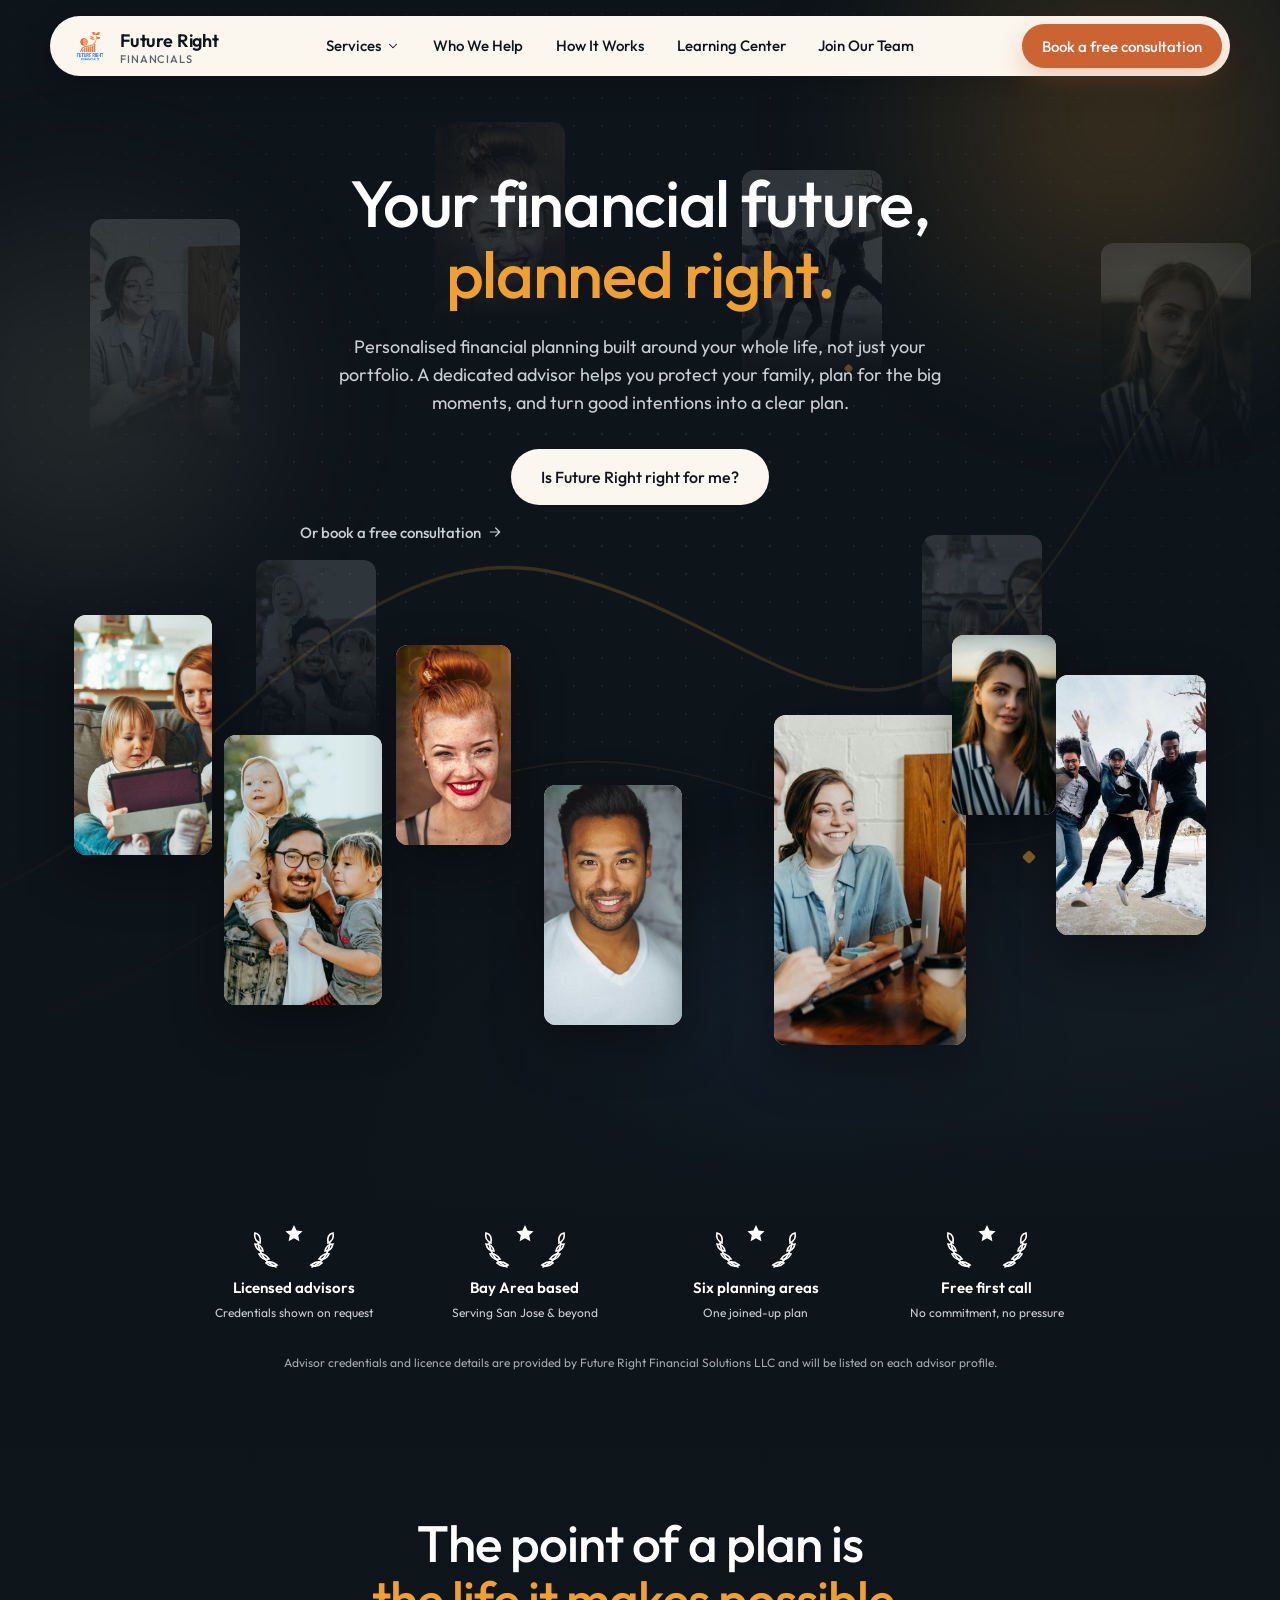
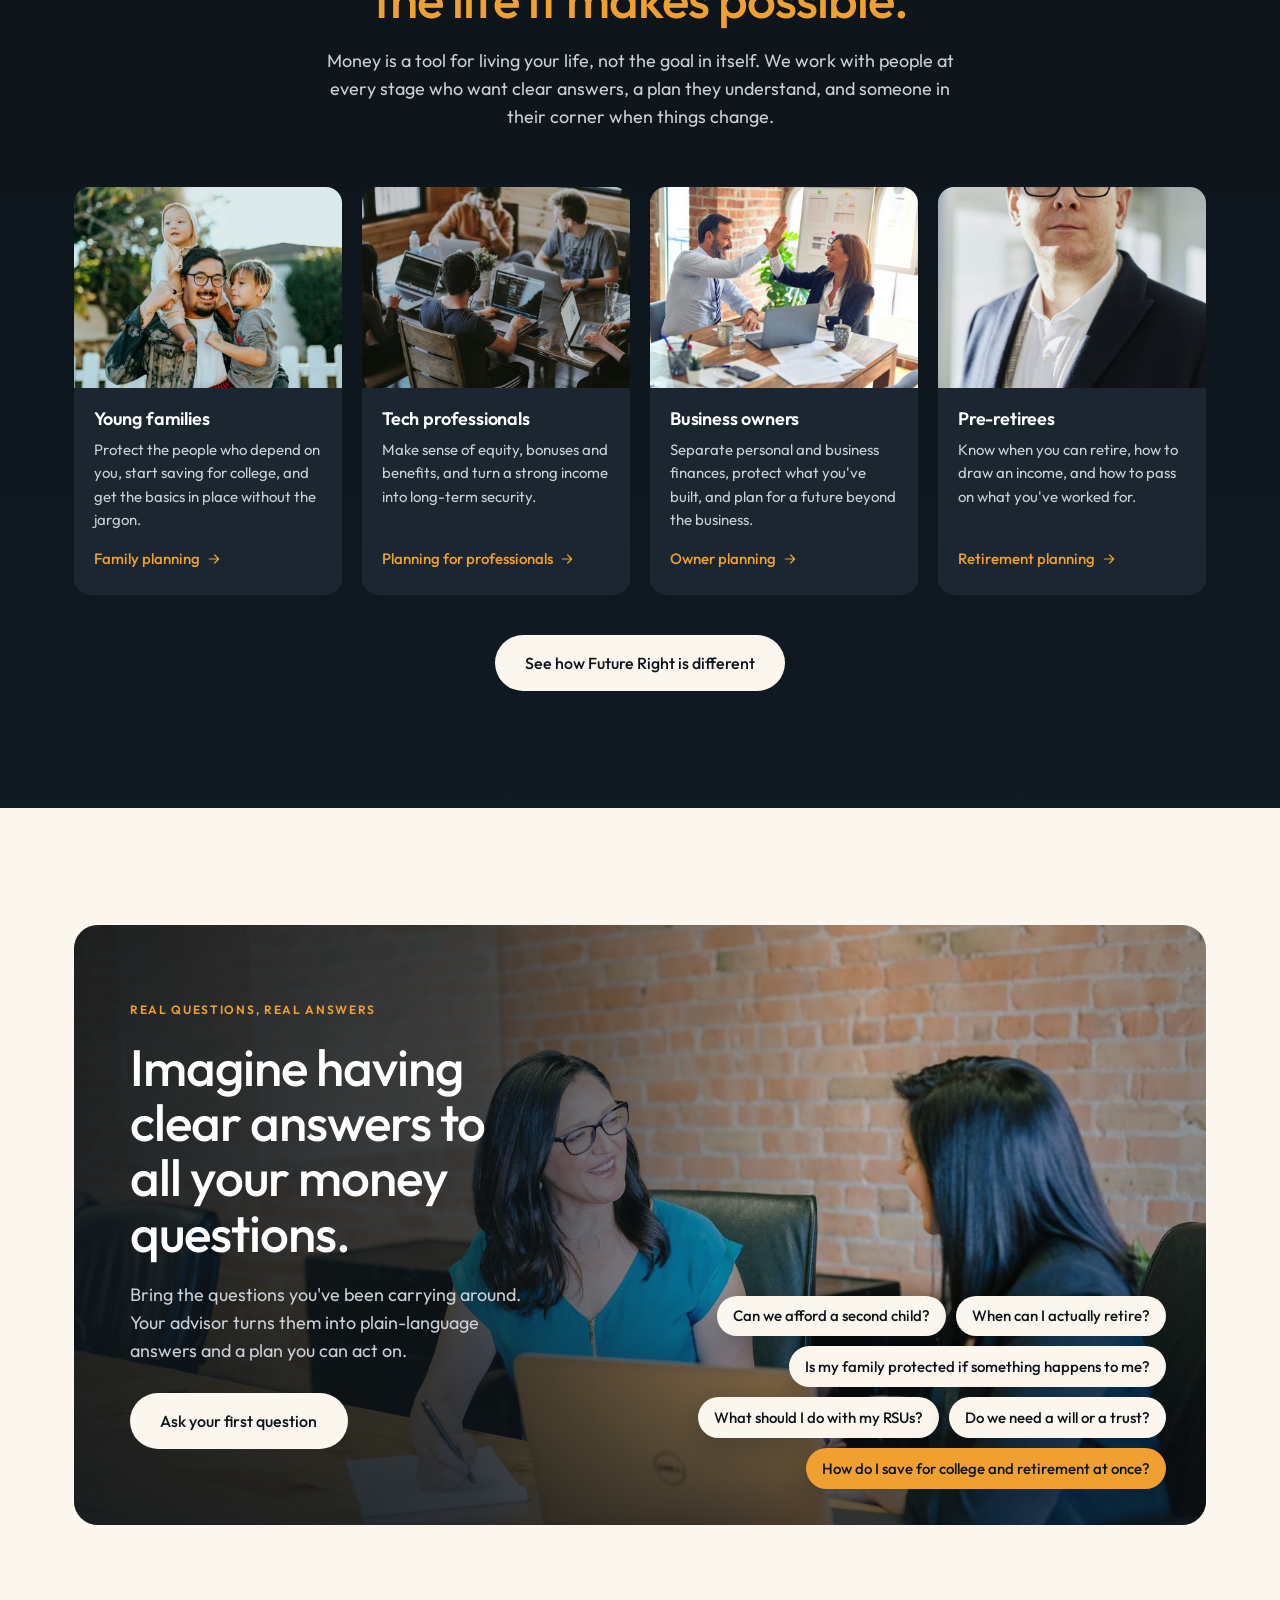
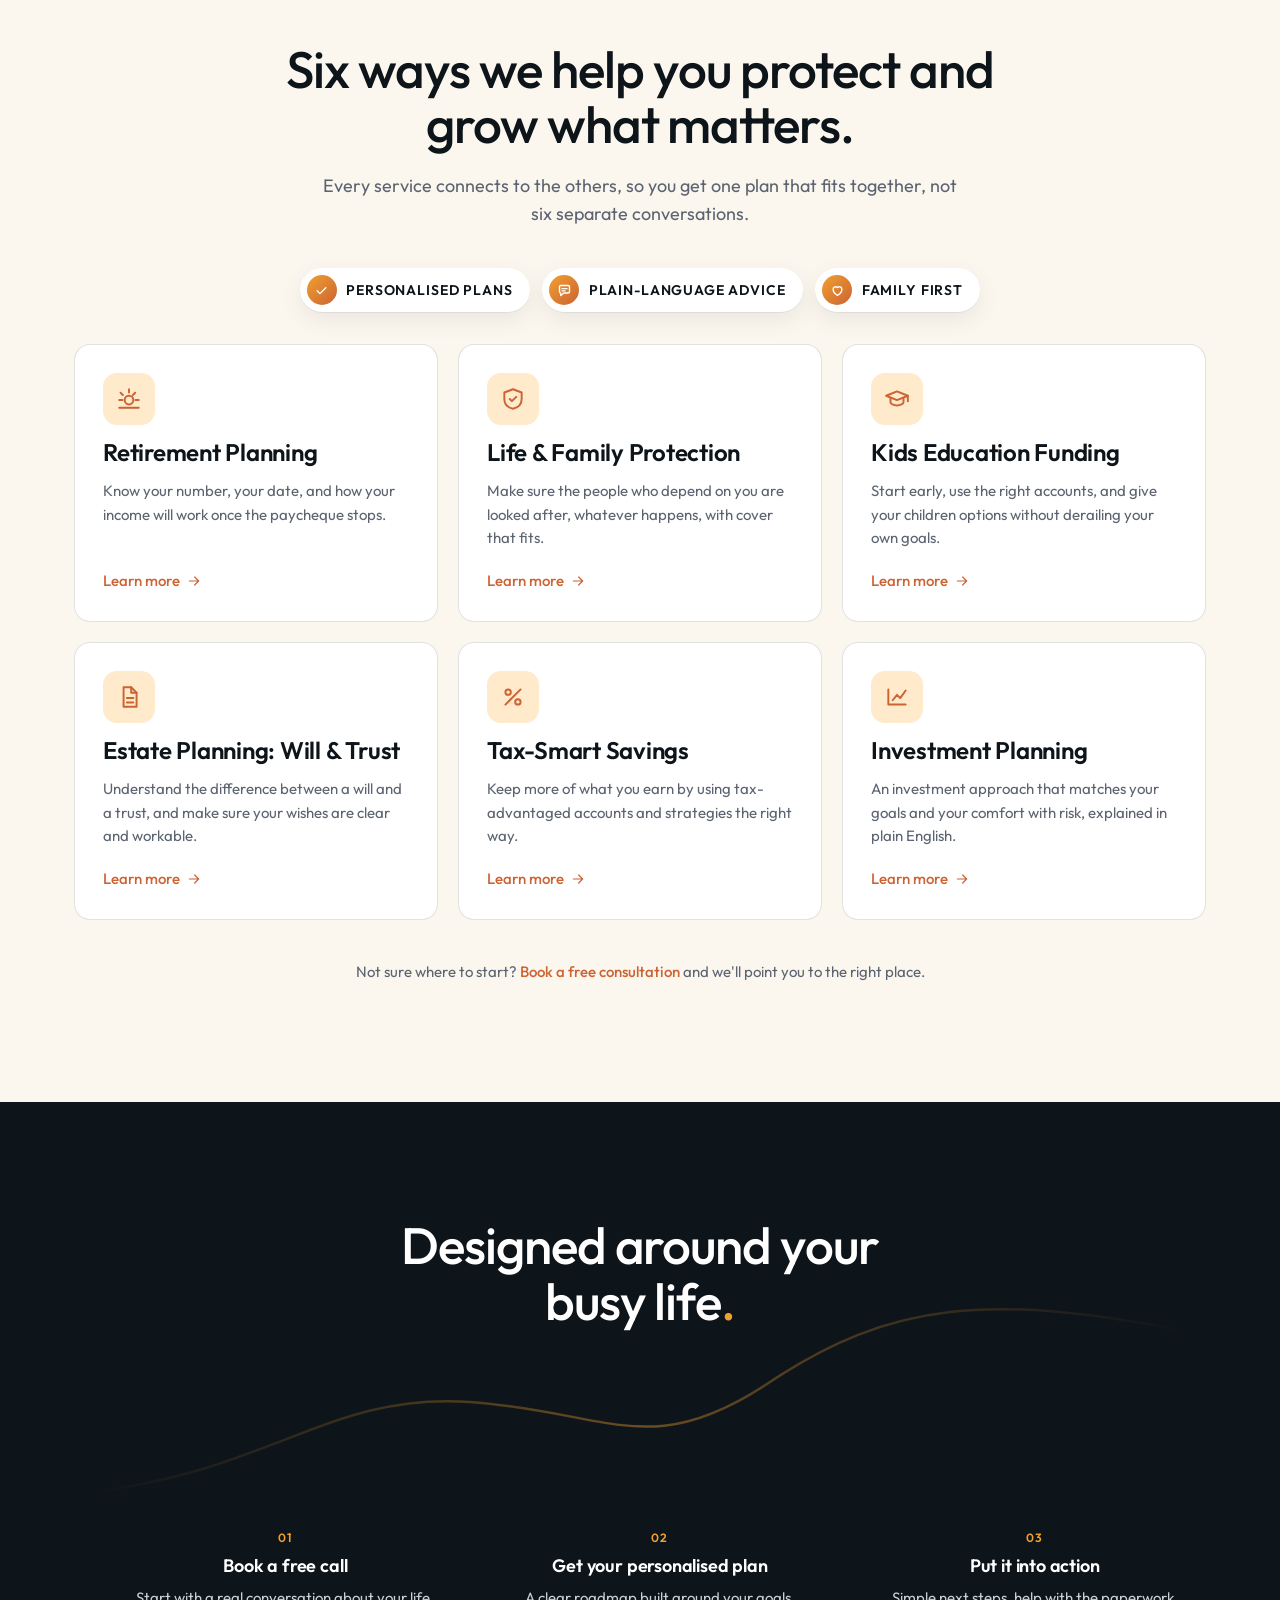
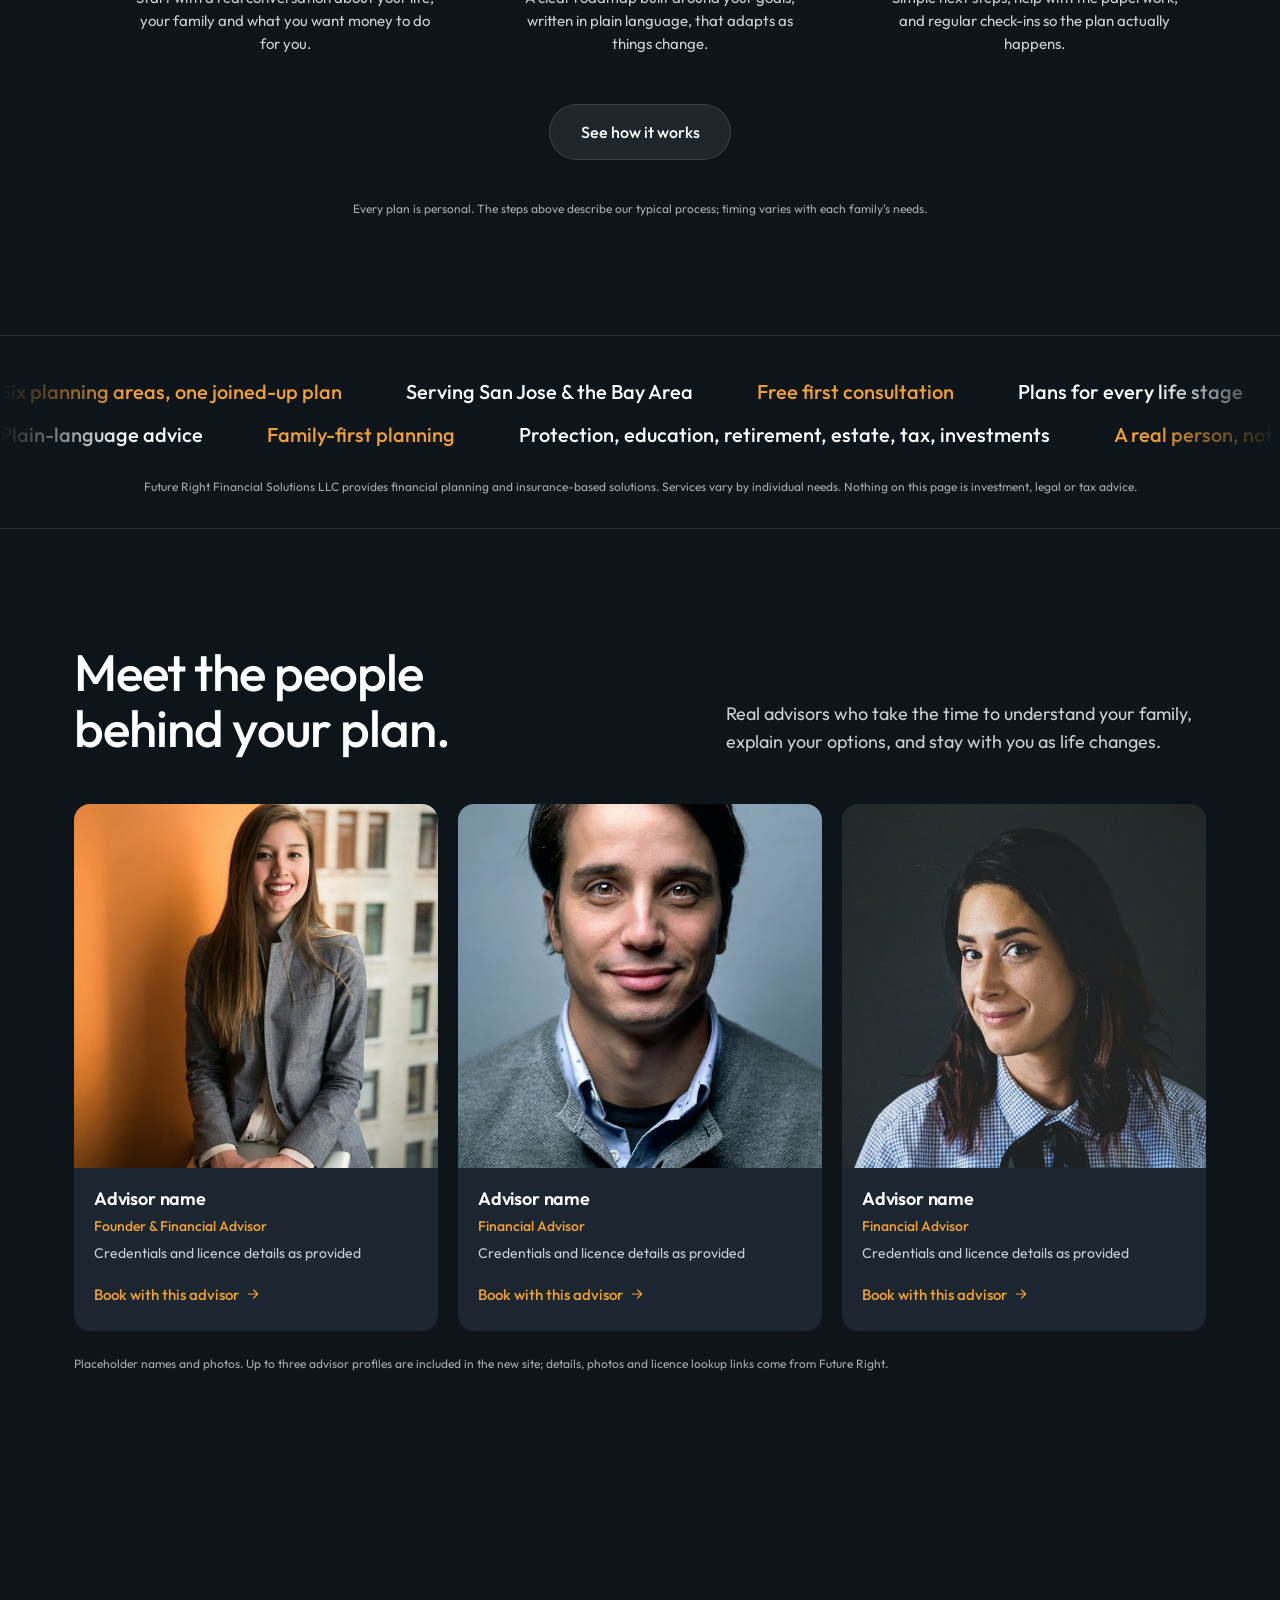
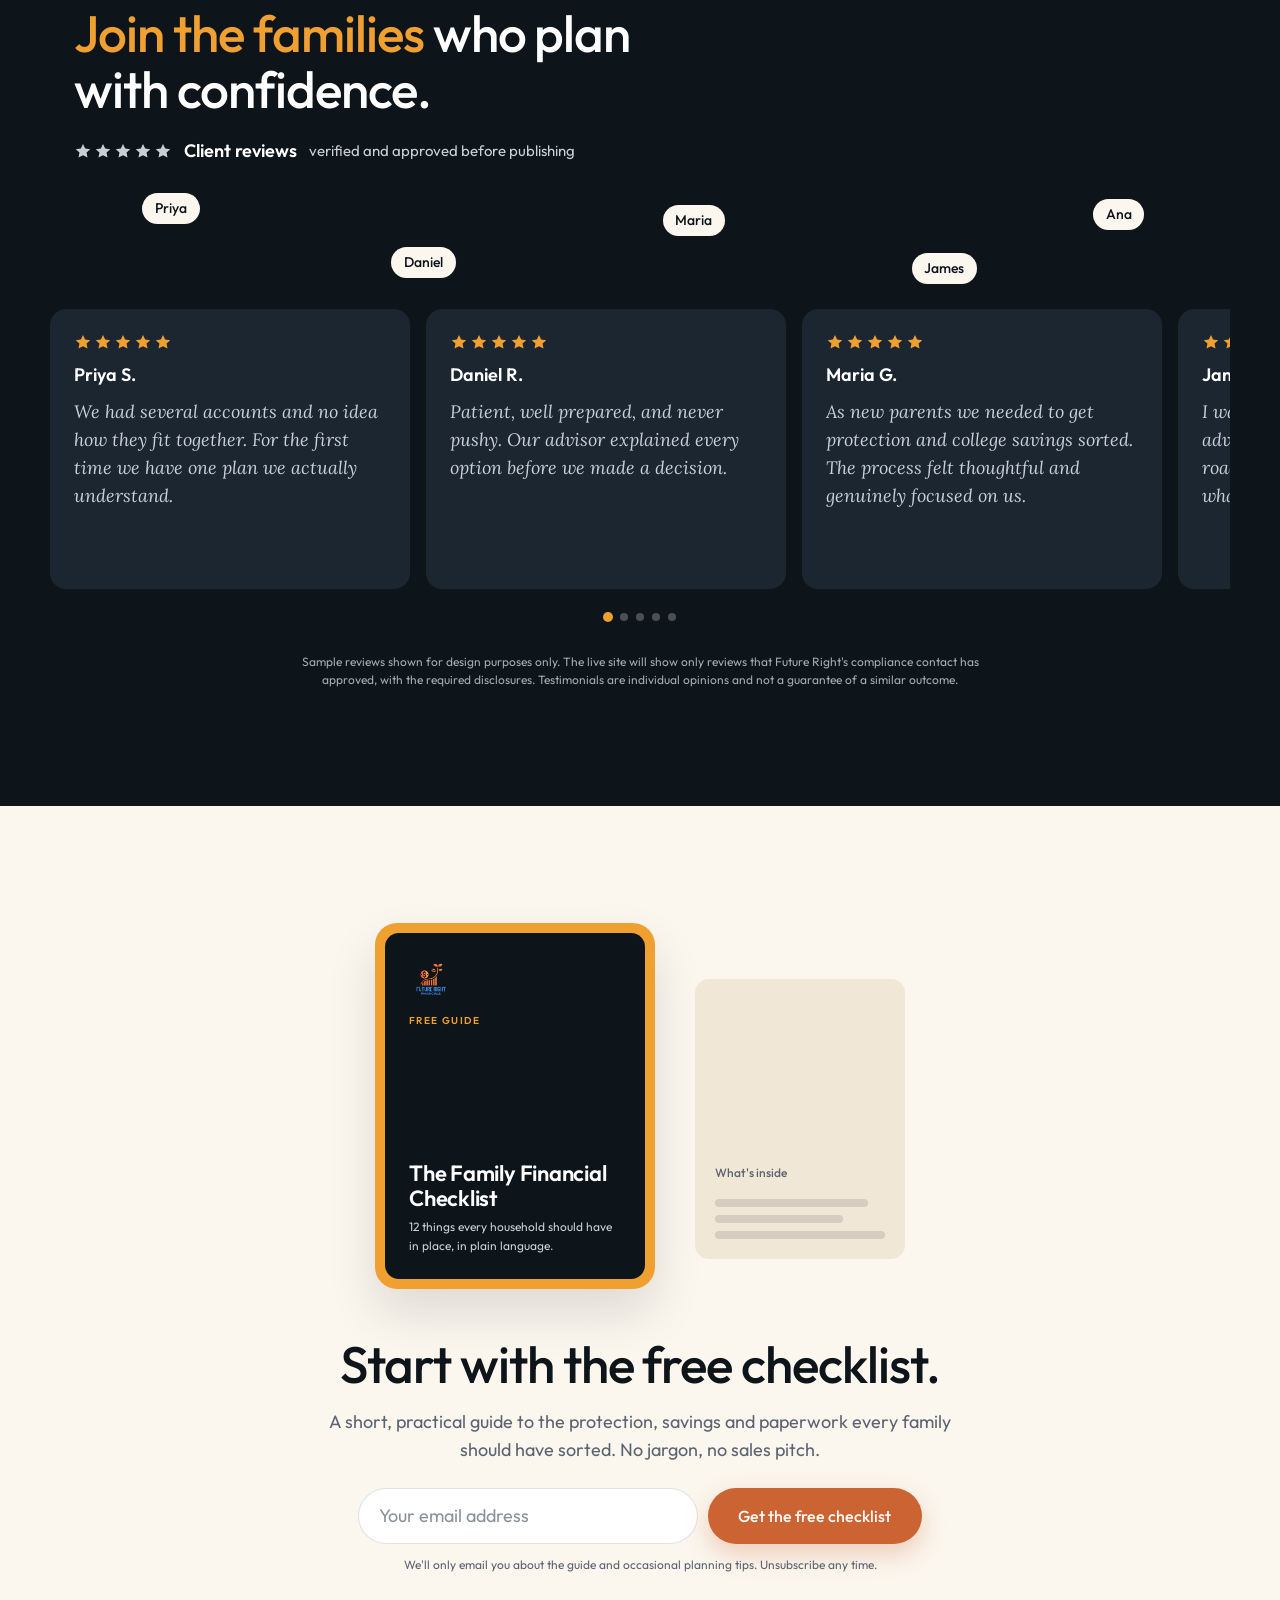
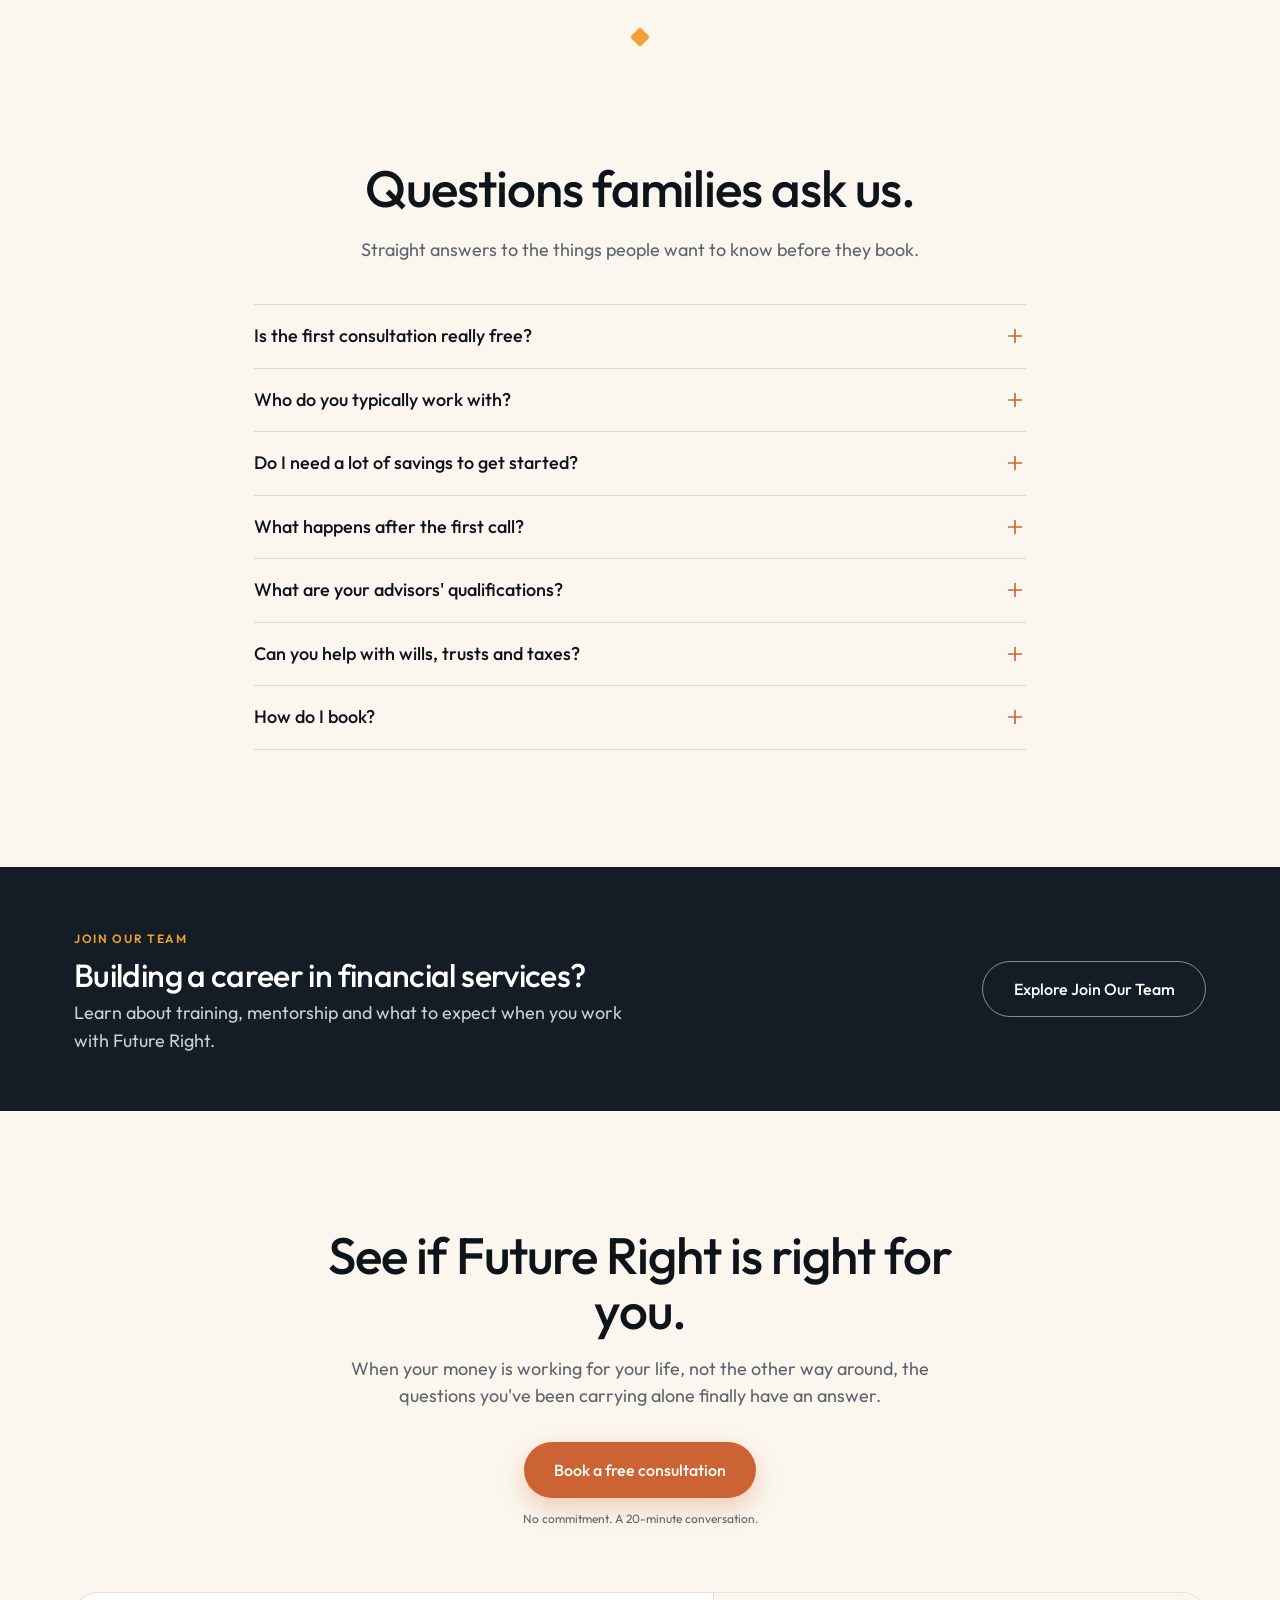
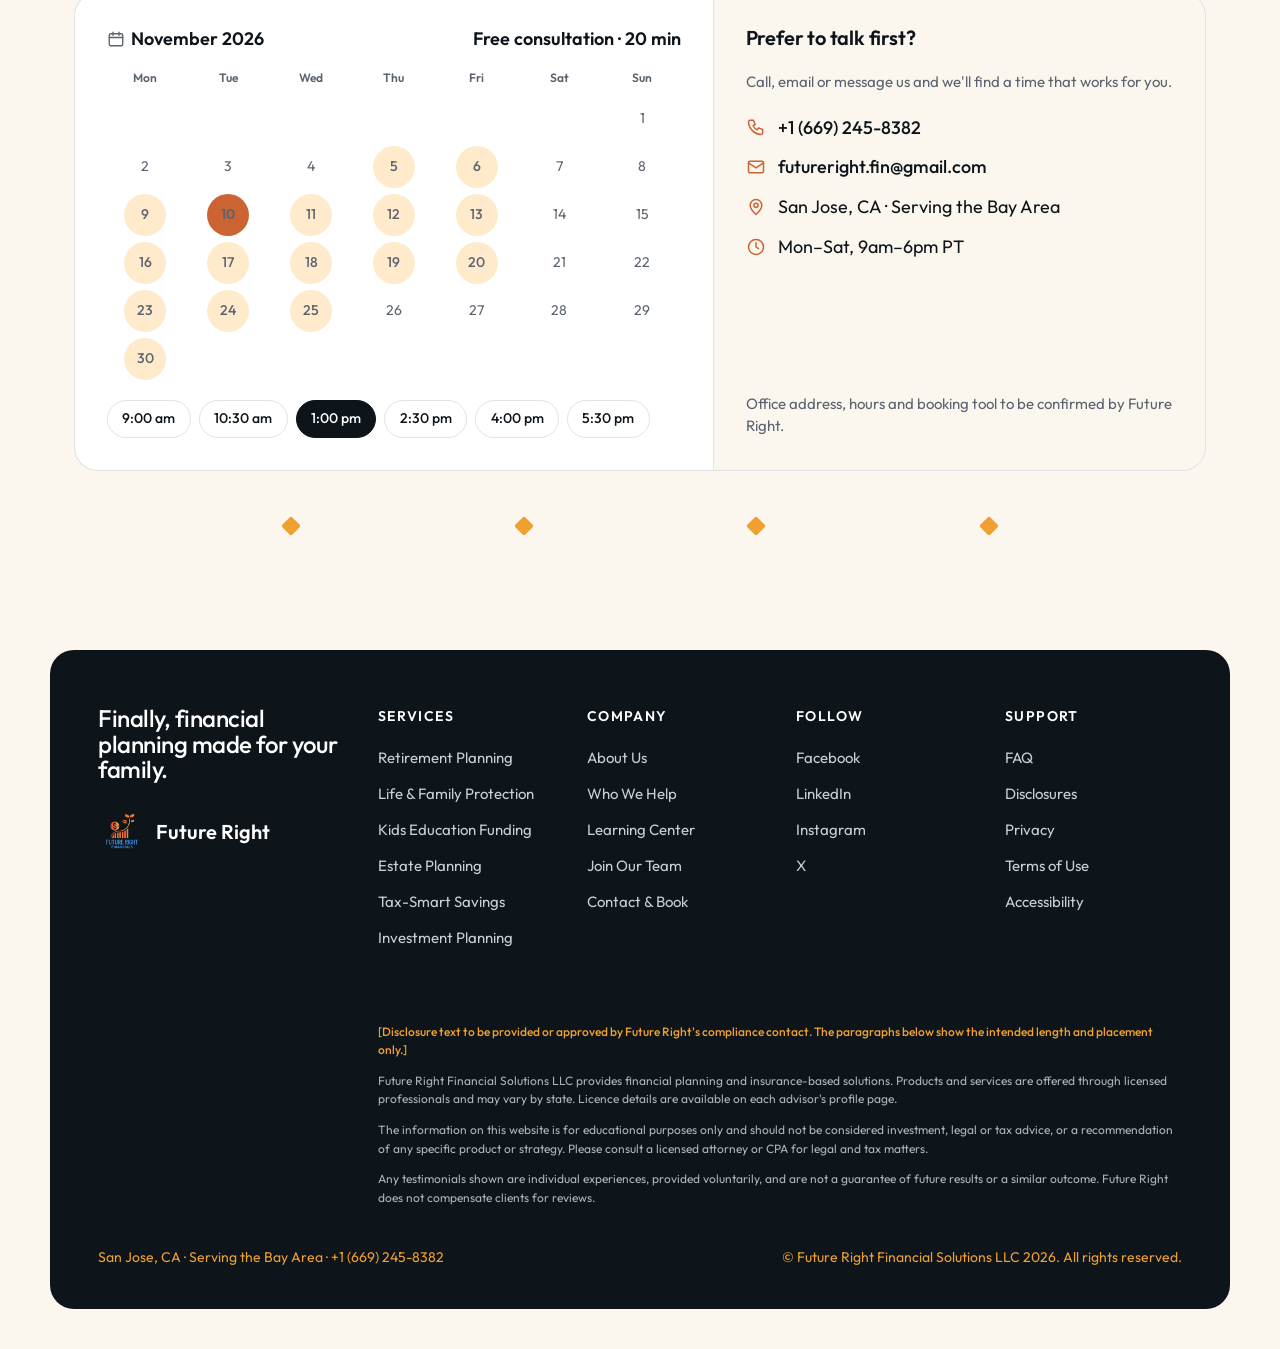
==== commit 9c30e4ba: "Home v1: centre the services feature chips and restyle with icon badges Co-Authored-By: Claude Fable" ====
--- a/designs/v1/home/index.html
+++ b/designs/v1/home/index.html
@@ -32,6 +32,9 @@
   <symbol id="i-doc" viewBox="0 0 24 24"><path d="M7 3h7l5 5v13H7z"/><path d="M14 3v5h5M10 13h6M10 17h6"/></symbol>
   <symbol id="i-percent" viewBox="0 0 24 24"><path d="M5 19L19 5"/><circle cx="7.5" cy="7.5" r="2.5"/><circle cx="16.5" cy="16.5" r="2.5"/></symbol>
   <symbol id="i-chart" viewBox="0 0 24 24"><path d="M4 19V5M4 19h16"/><path d="M8 15l4-5 3 3 5-7"/></symbol>
+  <symbol id="i-check" viewBox="0 0 24 24"><path d="M5 12.5l4.5 4.5L19 7.5"/></symbol>
+  <symbol id="i-chat" viewBox="0 0 24 24"><path d="M4 6a2 2 0 0 1 2-2h12a2 2 0 0 1 2 2v8a2 2 0 0 1-2 2h-7l-5 4v-4H6a2 2 0 0 1-2-2z"/><path d="M8 9h8M8 12.5h5"/></symbol>
+  <symbol id="i-heart" viewBox="0 0 24 24"><path d="M12 20s-7-4.4-7-10a4 4 0 0 1 7-2.6A4 4 0 0 1 19 10c0 5.6-7 10-7 10z"/></symbol>
   <symbol id="i-laurel" viewBox="0 0 96 56">
     <g fill="none" stroke="currentColor" stroke-width="1.6" stroke-linecap="round">
       <path d="M30 50c-9-4-16-12-18-24"/><path d="M66 50c9-4 16-12 18-24"/>
@@ -241,11 +244,11 @@
       <p class="lead">Every service connects to the others, so you get one plan that fits together, not six separate conversations.</p>
     </div>
 
-    <div class="chips services__chips" aria-label="How we work">
-      <span class="chip">Personalised plans</span>
-      <span class="chip">Plain-language advice</span>
-      <span class="chip">Family first</span>
-    </div>
+    <ul class="chips chips--center services__chips" aria-label="How we work">
+      <li class="chip chip--feature"><span class="chip__icon"><svg class="icon" aria-hidden="true"><use href="#i-check"/></svg></span>Personalised plans</li>
+      <li class="chip chip--feature"><span class="chip__icon"><svg class="icon" aria-hidden="true"><use href="#i-chat"/></svg></span>Plain-language advice</li>
+      <li class="chip chip--feature"><span class="chip__icon"><svg class="icon" aria-hidden="true"><use href="#i-heart"/></svg></span>Family first</li>
+    </ul>
 
     <div class="services__grid">
       <article class="service">
--- a/designs/v1/home/styles.css
+++ b/designs/v1/home/styles.css
@@ -132,6 +132,21 @@
   letter-spacing: 0.08em; text-transform: uppercase; line-height: 1.3;
 }
 .chips { display: flex; flex-wrap: wrap; gap: 0.5rem; }
+.chips--center { justify-content: center; gap: 0.75rem; }
+.chip--feature {
+  display: inline-flex; align-items: center; gap: 0.6rem;
+  padding: 0.45rem 1.1rem 0.45rem 0.45rem; border: 0;
+  background: var(--c-white); color: var(--c-dark);
+  font-size: 0.875rem; letter-spacing: 0.06em;
+  box-shadow: 0 1px 0 rgba(13, 20, 26, 0.06), 0 8px 24px rgba(13, 20, 26, 0.07);
+  transition: transform 0.2s var(--ease), box-shadow 0.2s;
+}
+.chip--feature:hover { transform: translateY(-2px); box-shadow: 0 1px 0 rgba(13, 20, 26, 0.06), 0 14px 30px rgba(13, 20, 26, 0.12); }
+.chip__icon {
+  width: 30px; height: 30px; border-radius: 50%; display: grid; place-items: center;
+  background: linear-gradient(135deg, var(--c-accent), var(--c-cta)); color: var(--c-white); flex: none;
+}
+.chip__icon .icon { width: 15px; height: 15px; stroke-width: 2.2; }
 
 .icon { width: 24px; height: 24px; fill: none; stroke: currentColor; stroke-width: 1.8; stroke-linecap: round; stroke-linejoin: round; flex: none; }
 .icon--fill { fill: currentColor; stroke: none; }
@@ -327,7 +342,7 @@
 
 /* ---------- Services ---------- */
 .services__head { max-width: 720px; margin-inline: auto; text-align: center; }
-.services__chips { margin: 3rem 0 1.25rem; }
+.services__chips { margin: 2.5rem 0 2rem; }
 .services__grid { display: grid; grid-template-columns: repeat(3, 1fr); gap: 1.25rem; }
 .service {
   background: var(--c-white); border: 1px solid var(--c-line-light); border-radius: var(--r-card);
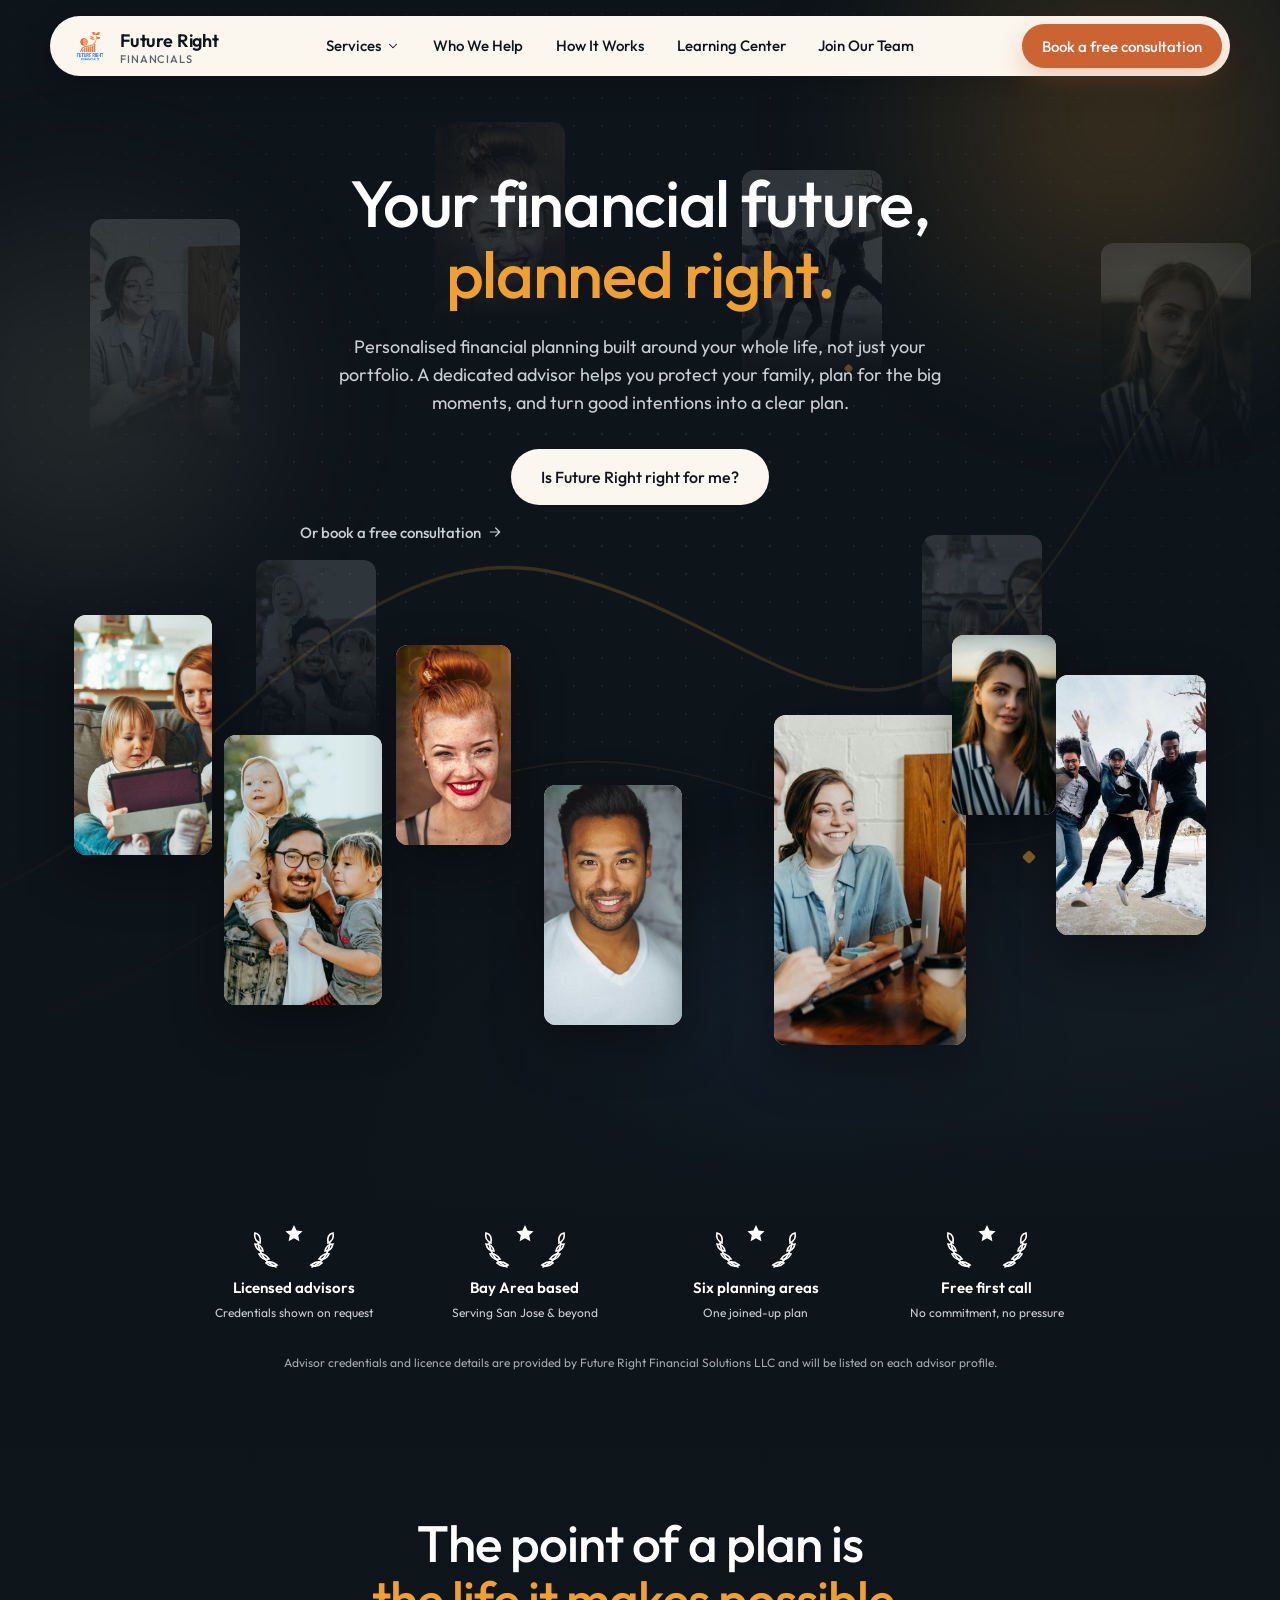
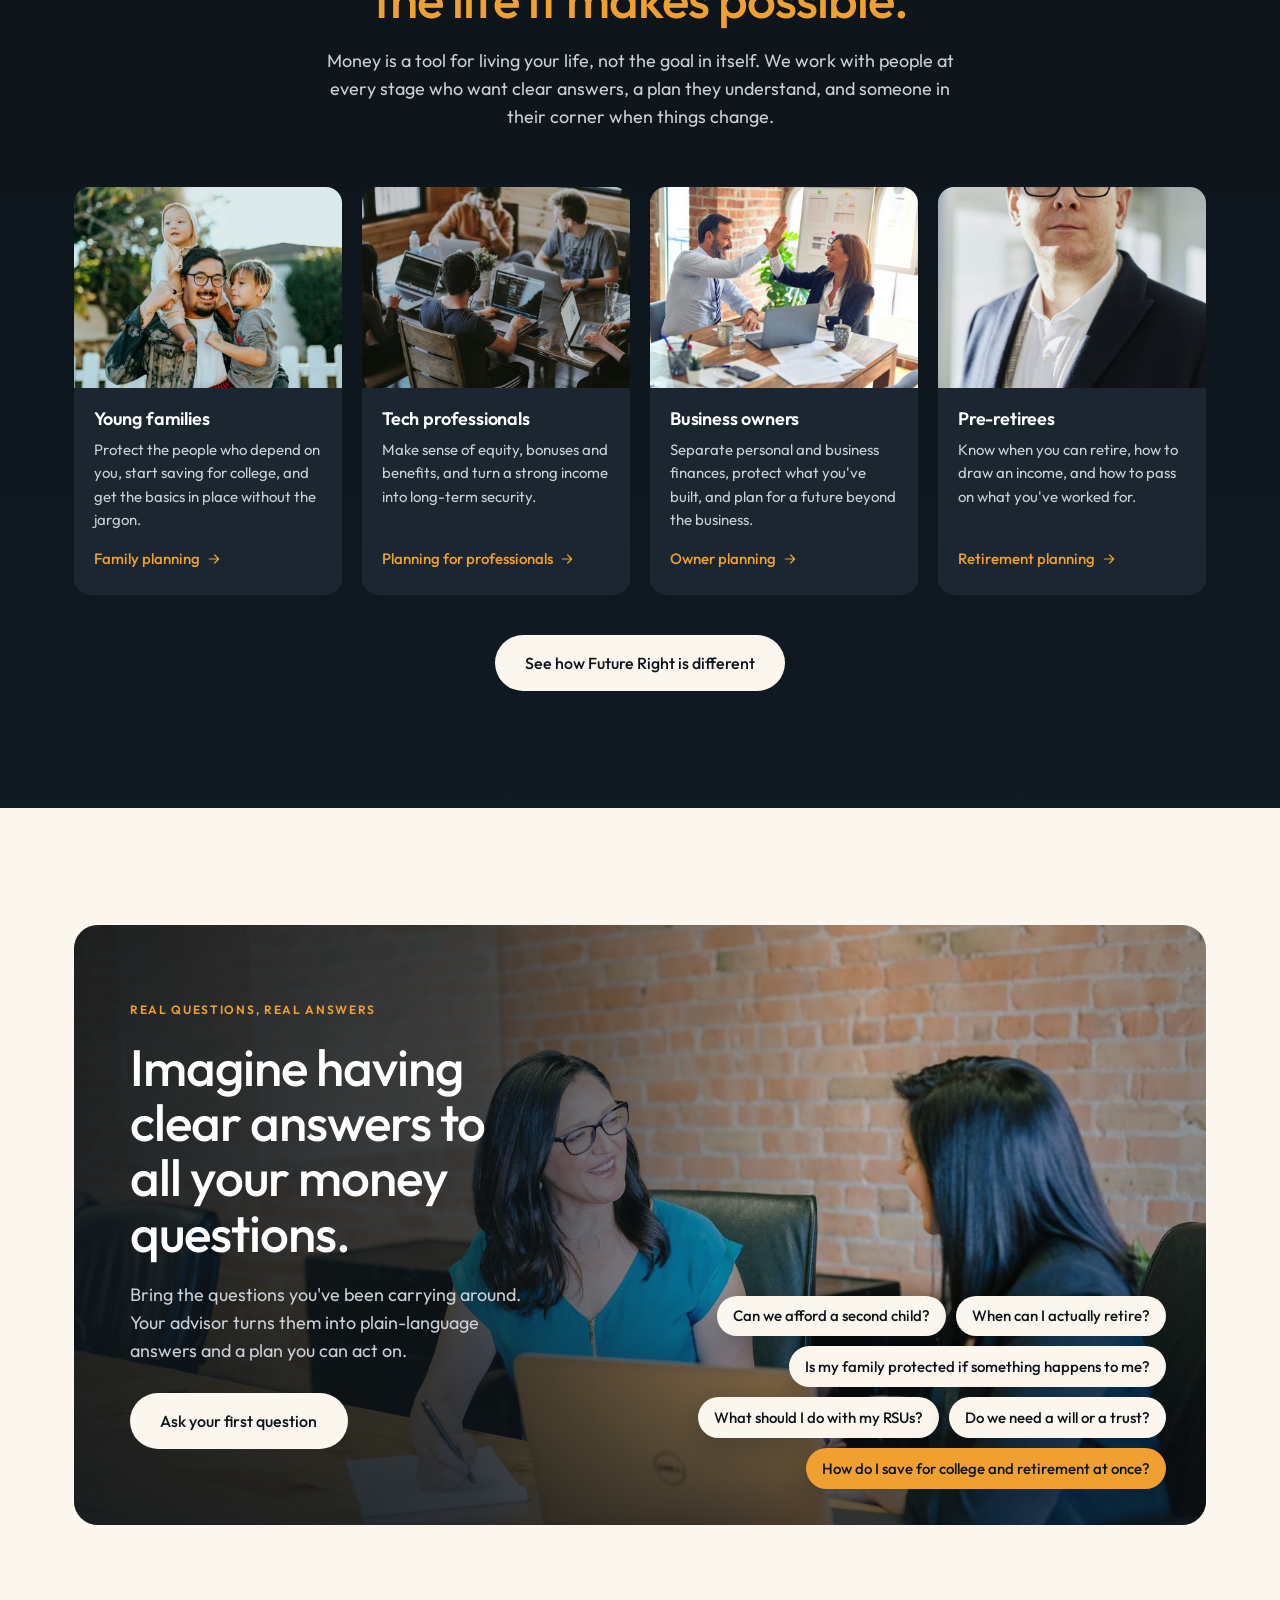
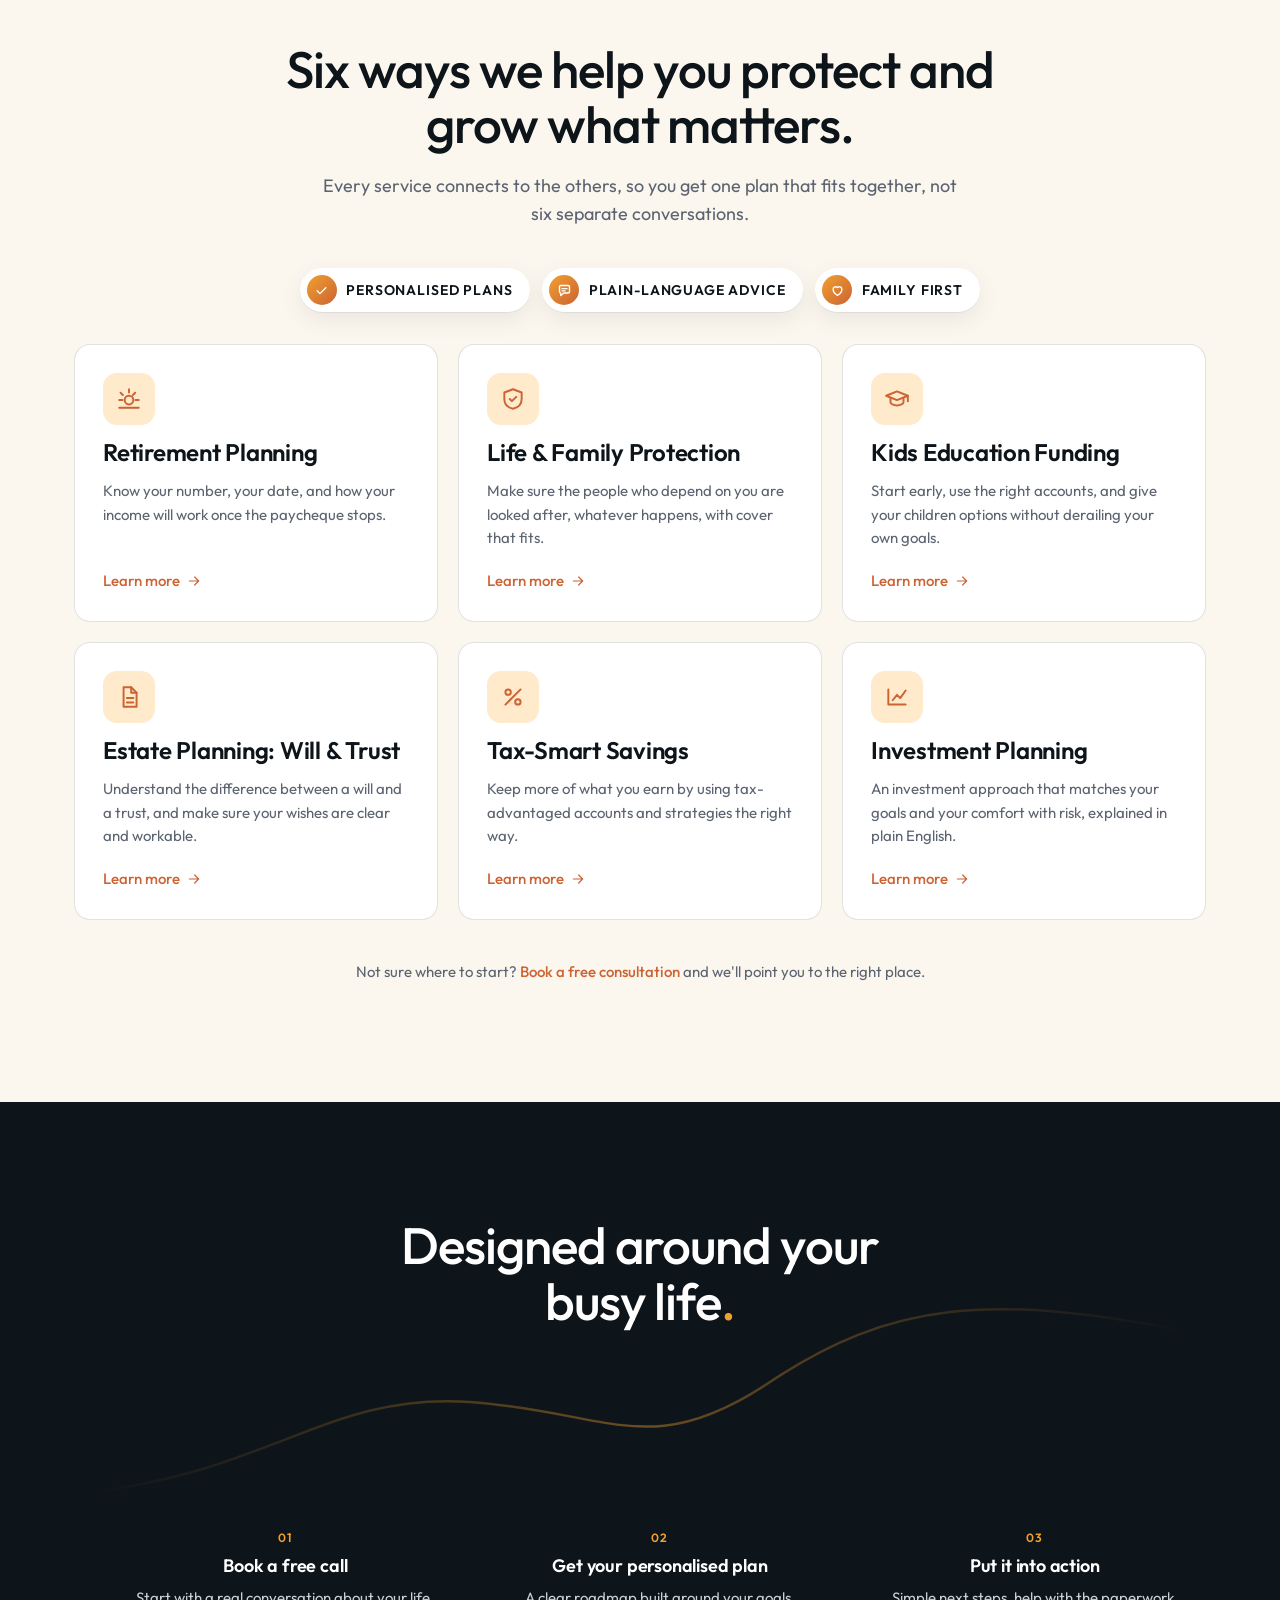
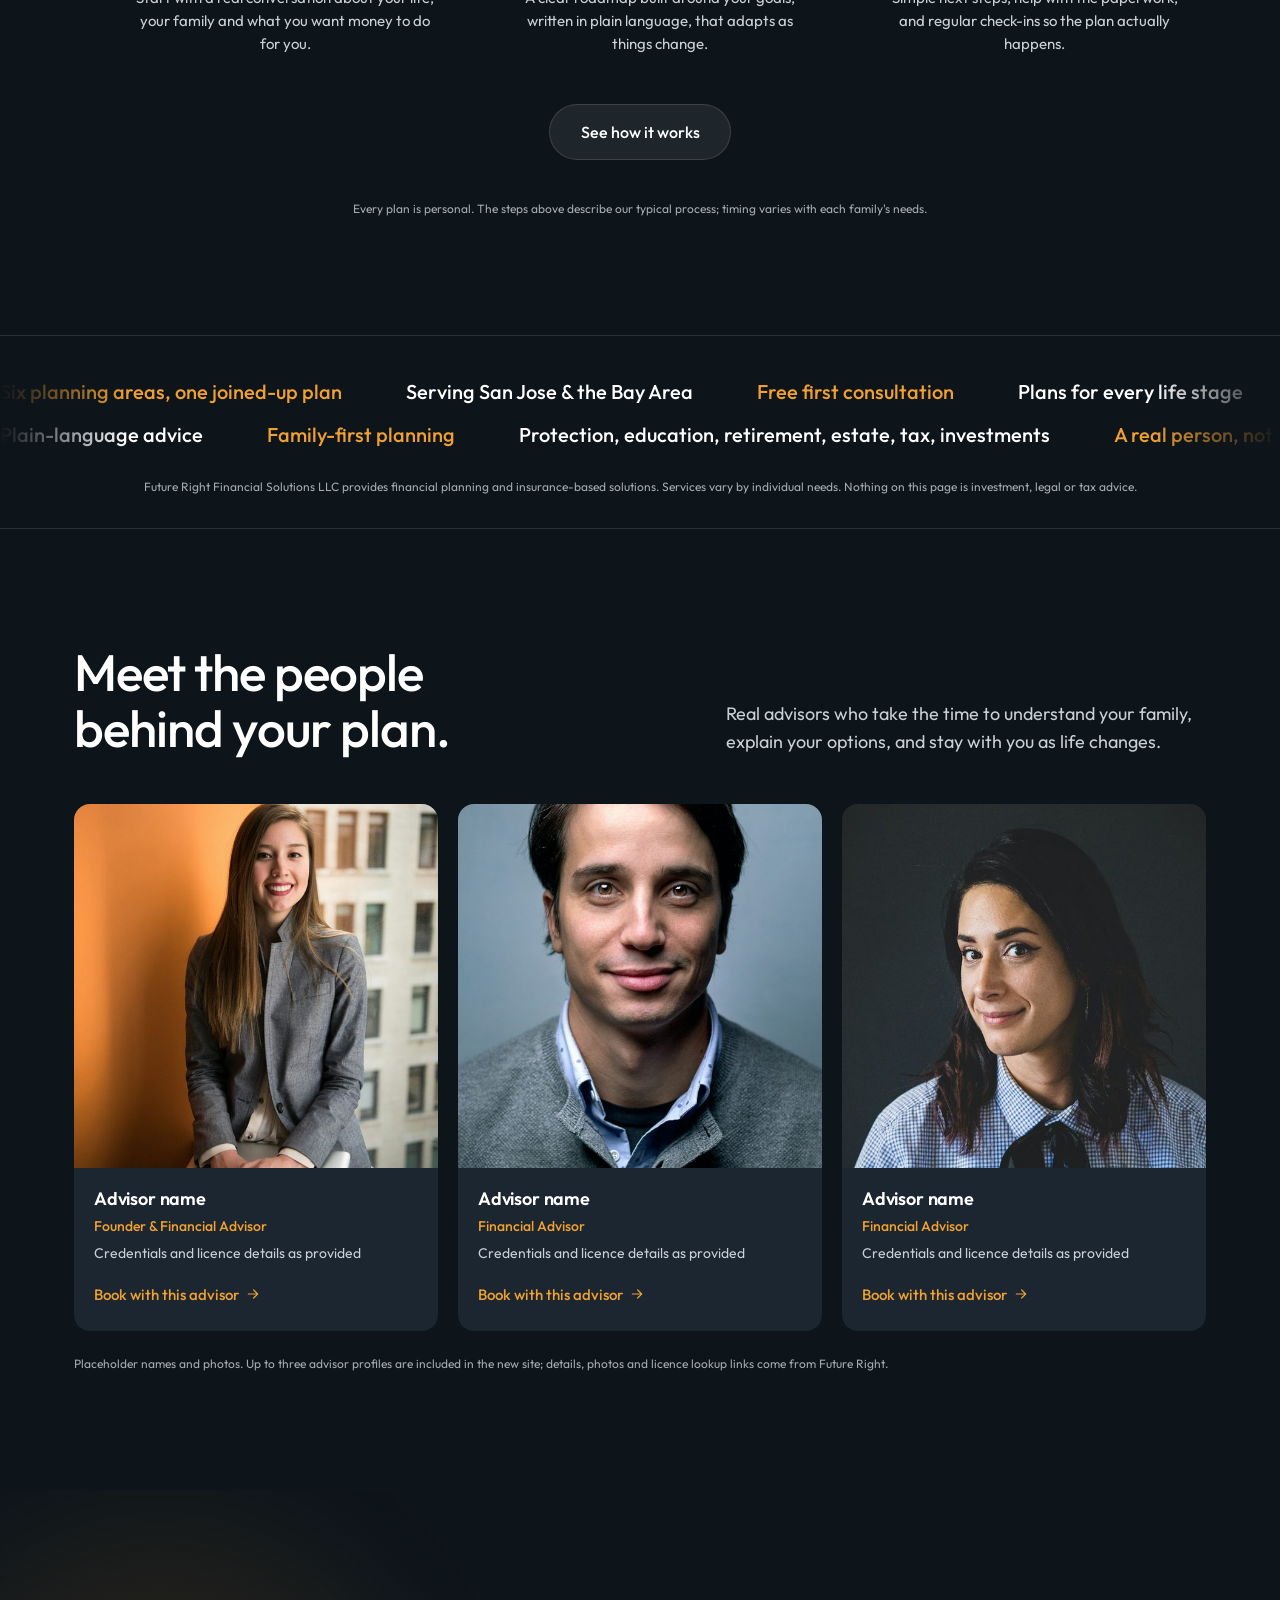
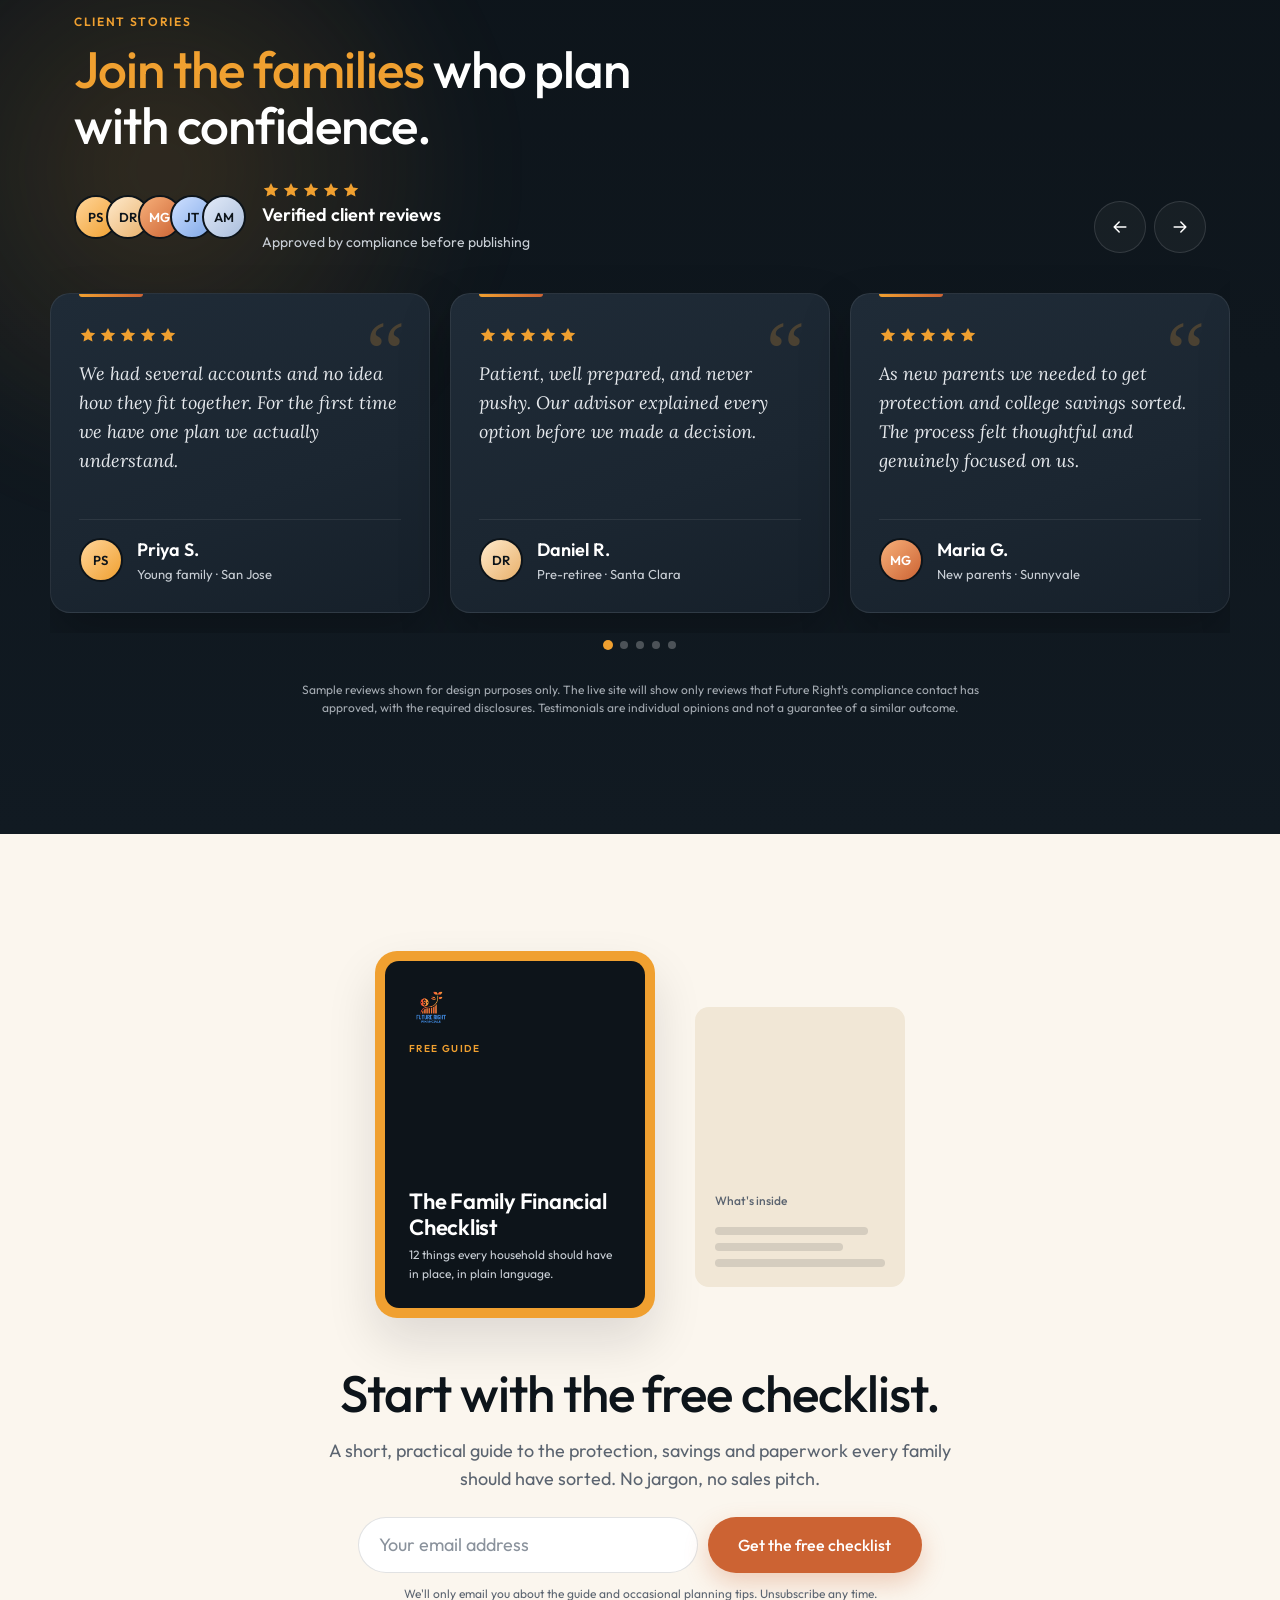
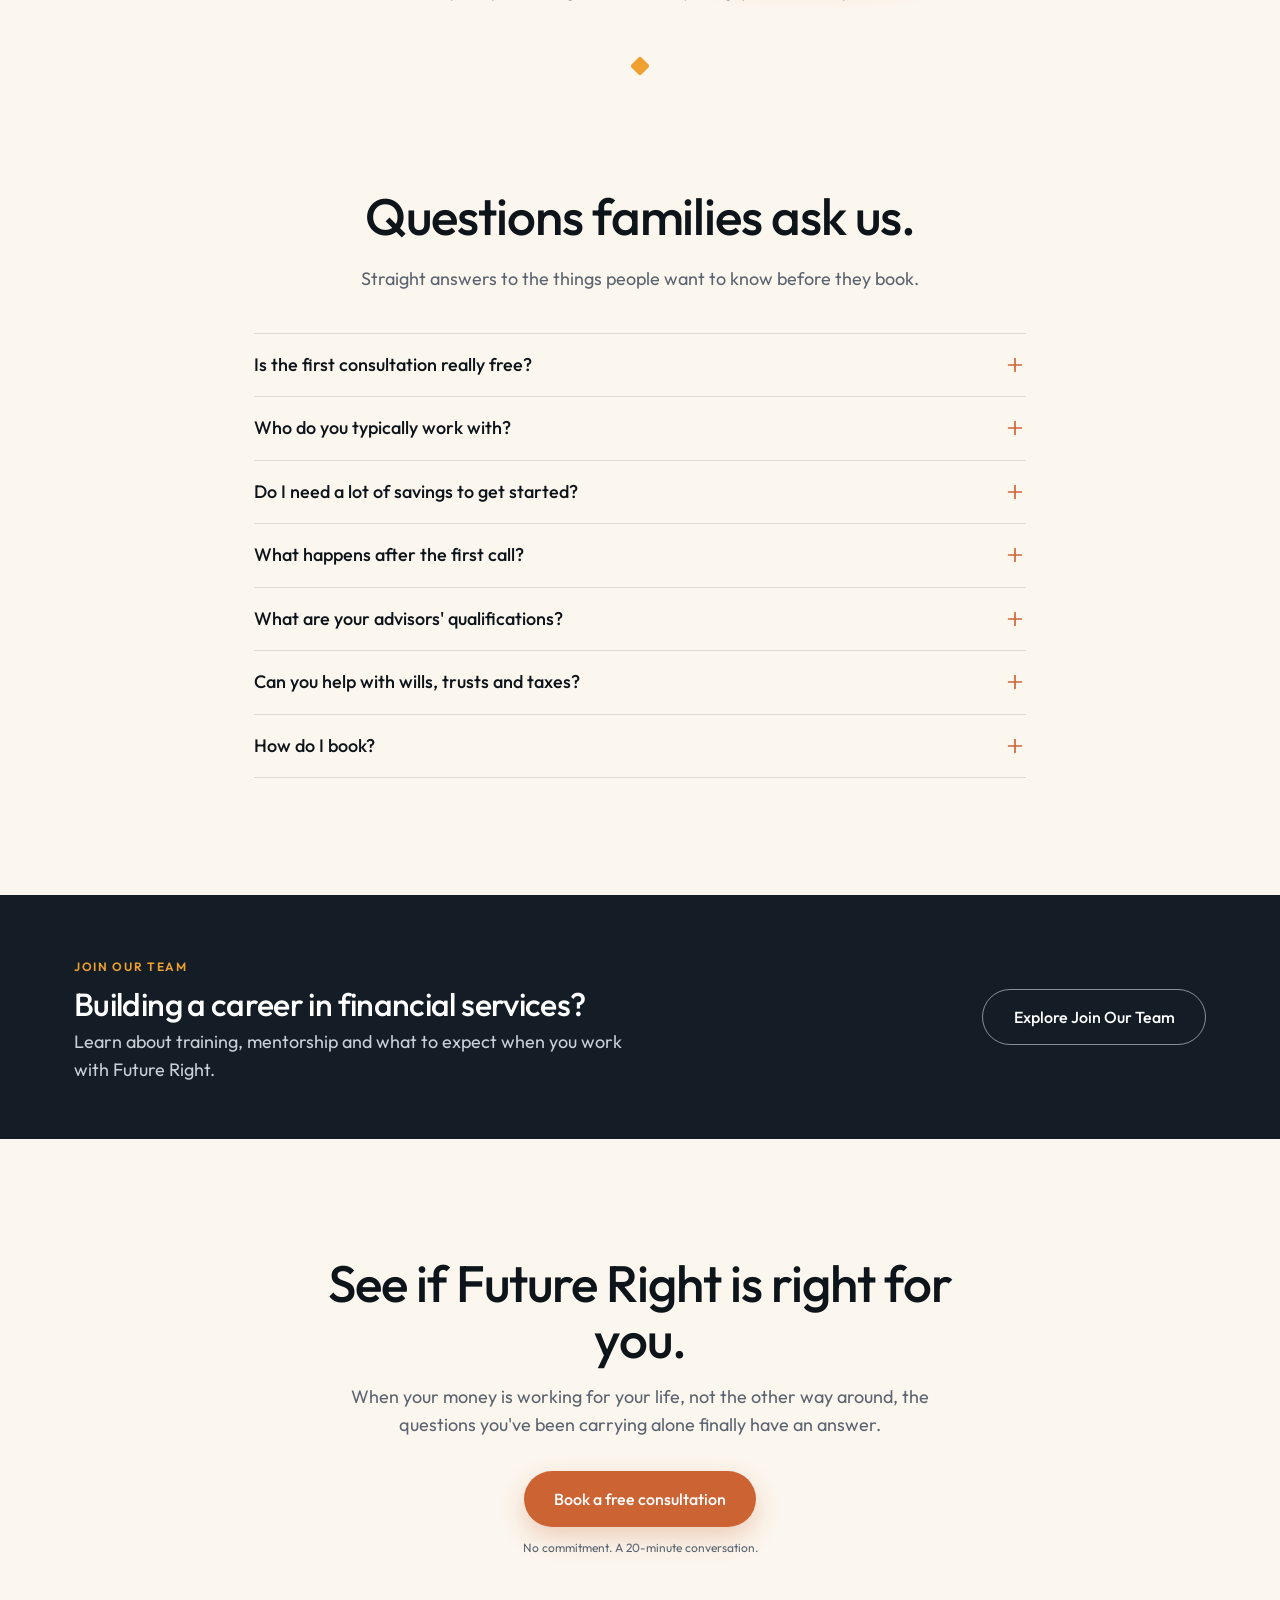
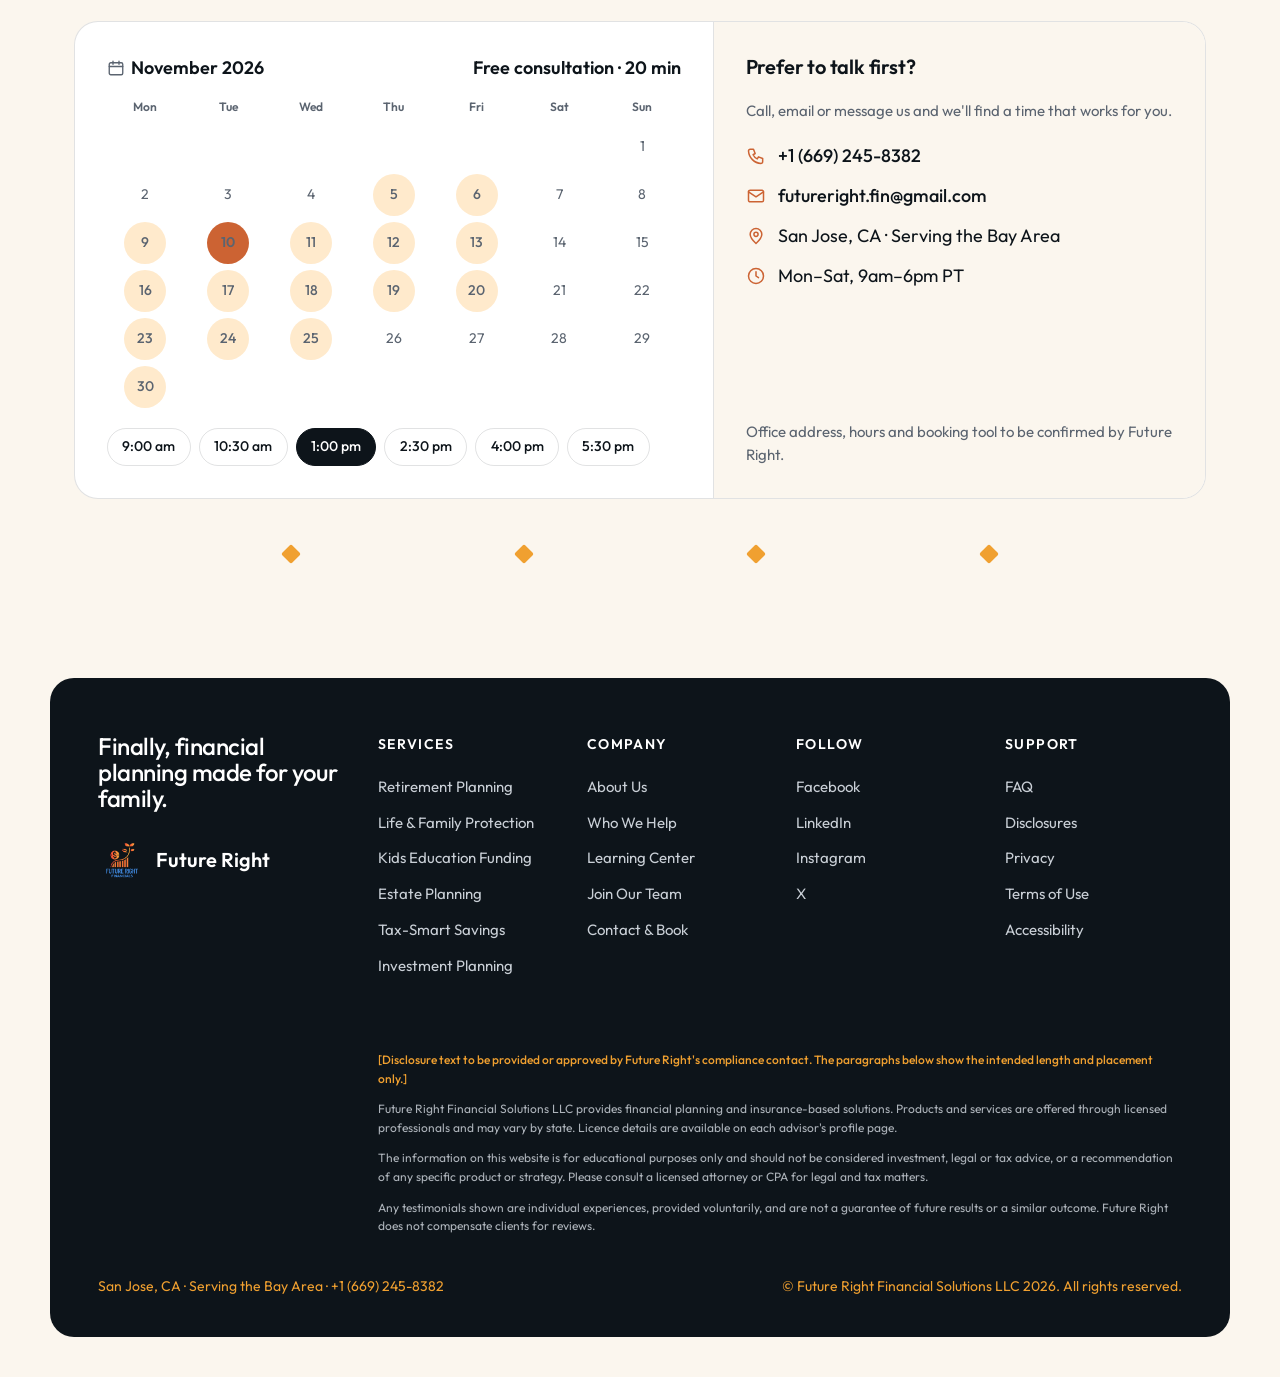
==== commit a25aabbb: "Home v1: redesign reviews section with avatar stack, arrows and richer cards Co-Authored-By: Claude " ====
--- a/designs/v1/home/index.html
+++ b/designs/v1/home/index.html
@@ -19,6 +19,7 @@
   <symbol id="i-close" viewBox="0 0 24 24"><path d="M6 6l12 12M18 6L6 18"/></symbol>
   <symbol id="i-chevron" viewBox="0 0 24 24"><path d="M6 9l6 6 6-6"/></symbol>
   <symbol id="i-arrow" viewBox="0 0 24 24"><path d="M5 12h14M13 6l6 6-6 6"/></symbol>
+  <symbol id="i-arrow-left" viewBox="0 0 24 24"><path d="M19 12H5M11 6l-6 6 6 6"/></symbol>
   <symbol id="i-plus" viewBox="0 0 24 24"><path d="M12 5v14M5 12h14"/></symbol>
   <symbol id="i-phone" viewBox="0 0 24 24"><path d="M5 4h4l2 5-2.5 1.5a11 11 0 0 0 5 5L15 13l5 2v4a2 2 0 0 1-2 2A16 16 0 0 1 3 6a2 2 0 0 1 2-2z"/></symbol>
   <symbol id="i-mail" viewBox="0 0 24 24"><rect x="3" y="5" width="18" height="14" rx="2"/><path d="M3 7l9 6 9-6"/></symbol>
@@ -412,50 +413,76 @@
 <!-- ============================ REVIEWS ============================ -->
 <!-- PLACEHOLDER REVIEWS: sample text for design only. Replace with compliance-approved client reviews or remove. -->
 <section class="reviews section section--dark" id="reviews" aria-labelledby="reviews-title">
+  <span class="reviews__glow" aria-hidden="true"></span>
   <div class="container">
     <div class="reviews__head">
-      <h2 id="reviews-title"><span class="accent">Join the families</span> who plan with confidence.</h2>
-      <div class="reviews__rating" aria-label="Client reviews">
-        <span class="stars" aria-hidden="true">
-          <svg class="icon icon--fill"><use href="#i-star"/></svg><svg class="icon icon--fill"><use href="#i-star"/></svg><svg class="icon icon--fill"><use href="#i-star"/></svg><svg class="icon icon--fill"><use href="#i-star"/></svg><svg class="icon icon--fill"><use href="#i-star"/></svg>
-        </span>
-        Client reviews <span>verified and approved before publishing</span>
-      </div>
-    </div>
-
-    <div class="reviews__chips" aria-hidden="true">
-      <span class="reviews__chip" style="left:6%;top:10%">Priya</span>
-      <span class="reviews__chip" style="left:28%;top:55%">Daniel</span>
-      <span class="reviews__chip" style="left:52%;top:20%">Maria</span>
-      <span class="reviews__chip" style="left:74%;top:60%">James</span>
-      <span class="reviews__chip" style="left:90%;top:15%">Ana</span>
+      <div>
+        <span class="eyebrow">Client stories</span>
+        <h2 id="reviews-title"><span class="accent">Join the families</span> who plan with confidence.</h2>
+        <div class="reviews__rating" aria-label="Client reviews">
+          <span class="avatars" aria-hidden="true">
+            <span class="avatar">PS</span><span class="avatar avatar--2">DR</span><span class="avatar avatar--3">MG</span><span class="avatar avatar--4">JT</span><span class="avatar avatar--5">AM</span>
+          </span>
+          <span class="reviews__rating-text">
+            <span class="stars" aria-hidden="true">
+              <svg class="icon icon--fill"><use href="#i-star"/></svg><svg class="icon icon--fill"><use href="#i-star"/></svg><svg class="icon icon--fill"><use href="#i-star"/></svg><svg class="icon icon--fill"><use href="#i-star"/></svg><svg class="icon icon--fill"><use href="#i-star"/></svg>
+            </span>
+            <strong>Verified client reviews</strong>
+            <span>Approved by compliance before publishing</span>
+          </span>
+        </div>
+      </div>
+      <div class="reviews__nav">
+        <button class="reviews__arrow" type="button" id="reviews-prev" aria-label="Previous reviews"><svg class="icon" aria-hidden="true"><use href="#i-arrow-left"/></svg></button>
+        <button class="reviews__arrow" type="button" id="reviews-next" aria-label="Next reviews"><svg class="icon" aria-hidden="true"><use href="#i-arrow"/></svg></button>
+      </div>
     </div>
 
     <div class="reviews__track" id="reviews-track" tabindex="0" aria-label="Client review cards, scroll horizontally">
       <article class="review" data-placeholder>
+        <span class="review__mark" aria-hidden="true">&ldquo;</span>
         <span class="stars" aria-hidden="true"><svg class="icon icon--fill"><use href="#i-star"/></svg><svg class="icon icon--fill"><use href="#i-star"/></svg><svg class="icon icon--fill"><use href="#i-star"/></svg><svg class="icon icon--fill"><use href="#i-star"/></svg><svg class="icon icon--fill"><use href="#i-star"/></svg></span>
-        <span class="review__name">Priya S.</span>
         <p class="review__quote">We had several accounts and no idea how they fit together. For the first time we have one plan we actually understand.</p>
+        <footer class="review__who">
+          <span class="avatar">PS</span>
+          <span><span class="review__name">Priya S.</span><span class="review__meta">Young family · San Jose</span></span>
+        </footer>
       </article>
       <article class="review" data-placeholder>
+        <span class="review__mark" aria-hidden="true">&ldquo;</span>
         <span class="stars" aria-hidden="true"><svg class="icon icon--fill"><use href="#i-star"/></svg><svg class="icon icon--fill"><use href="#i-star"/></svg><svg class="icon icon--fill"><use href="#i-star"/></svg><svg class="icon icon--fill"><use href="#i-star"/></svg><svg class="icon icon--fill"><use href="#i-star"/></svg></span>
-        <span class="review__name">Daniel R.</span>
         <p class="review__quote">Patient, well prepared, and never pushy. Our advisor explained every option before we made a decision.</p>
+        <footer class="review__who">
+          <span class="avatar avatar--2">DR</span>
+          <span><span class="review__name">Daniel R.</span><span class="review__meta">Pre-retiree · Santa Clara</span></span>
+        </footer>
       </article>
       <article class="review" data-placeholder>
+        <span class="review__mark" aria-hidden="true">&ldquo;</span>
         <span class="stars" aria-hidden="true"><svg class="icon icon--fill"><use href="#i-star"/></svg><svg class="icon icon--fill"><use href="#i-star"/></svg><svg class="icon icon--fill"><use href="#i-star"/></svg><svg class="icon icon--fill"><use href="#i-star"/></svg><svg class="icon icon--fill"><use href="#i-star"/></svg></span>
-        <span class="review__name">Maria G.</span>
         <p class="review__quote">As new parents we needed to get protection and college savings sorted. The process felt thoughtful and genuinely focused on us.</p>
+        <footer class="review__who">
+          <span class="avatar avatar--3">MG</span>
+          <span><span class="review__name">Maria G.</span><span class="review__meta">New parents · Sunnyvale</span></span>
+        </footer>
       </article>
       <article class="review" data-placeholder>
+        <span class="review__mark" aria-hidden="true">&ldquo;</span>
         <span class="stars" aria-hidden="true"><svg class="icon icon--fill"><use href="#i-star"/></svg><svg class="icon icon--fill"><use href="#i-star"/></svg><svg class="icon icon--fill"><use href="#i-star"/></svg><svg class="icon icon--fill"><use href="#i-star"/></svg><svg class="icon icon--fill"><use href="#i-star"/></svg></span>
-        <span class="review__name">James T.</span>
         <p class="review__quote">I was nervous about working with an advisor. They listened first, laid out a roadmap, and now I know exactly what to do next.</p>
+        <footer class="review__who">
+          <span class="avatar avatar--4">JT</span>
+          <span><span class="review__name">James T.</span><span class="review__meta">Tech professional · Mountain View</span></span>
+        </footer>
       </article>
       <article class="review" data-placeholder>
+        <span class="review__mark" aria-hidden="true">&ldquo;</span>
         <span class="stars" aria-hidden="true"><svg class="icon icon--fill"><use href="#i-star"/></svg><svg class="icon icon--fill"><use href="#i-star"/></svg><svg class="icon icon--fill"><use href="#i-star"/></svg><svg class="icon icon--fill"><use href="#i-star"/></svg><svg class="icon icon--fill"><use href="#i-star"/></svg></span>
-        <span class="review__name">Ana M.</span>
         <p class="review__quote">Years of scattered accounts from different jobs finally make sense. I feel supported, not sold to.</p>
+        <footer class="review__who">
+          <span class="avatar avatar--5">AM</span>
+          <span><span class="review__name">Ana M.</span><span class="review__meta">Business owner · Campbell</span></span>
+        </footer>
       </article>
     </div>
     <div class="reviews__dots" id="reviews-dots" role="tablist" aria-label="Choose review"></div>
--- a/designs/v1/home/styles.css
+++ b/designs/v1/home/styles.css
@@ -396,29 +396,70 @@
 .advisors .micro { margin-top: 1.5rem; }
 
 /* ---------- Reviews ---------- */
-.reviews { overflow: hidden; }
-.reviews__head h2 { max-width: 560px; }
-.reviews__rating { display: flex; align-items: center; gap: 0.75rem; margin-top: 1.25rem; font-weight: 600; }
+.reviews { position: relative; overflow: hidden; background: linear-gradient(180deg, var(--c-dark) 0%, #111a22 100%); }
+.reviews__glow {
+  position: absolute; left: -200px; top: -80px; width: 720px; height: 720px; border-radius: 50%; pointer-events: none;
+  background: radial-gradient(circle, rgba(240, 160, 48, 0.16) 0%, rgba(240, 160, 48, 0) 65%); filter: blur(40px);
+}
+.reviews .container { position: relative; }
+.reviews__head { display: flex; align-items: flex-end; justify-content: space-between; gap: 2rem; flex-wrap: wrap; }
+.reviews__head h2 { max-width: 560px; margin-top: 0.5rem; }
+.reviews__rating { display: flex; align-items: center; gap: 1rem; margin-top: 1.75rem; }
+.reviews__rating-text { display: flex; flex-direction: column; gap: 0.15rem; }
+.reviews__rating-text strong { font-weight: 600; }
+.reviews__rating-text > span:last-child { color: var(--c-text-muted-dark); font-size: 0.875rem; }
 .stars { display: inline-flex; gap: 2px; color: var(--c-accent); }
 .stars .icon { width: 18px; height: 18px; }
-.reviews__rating span { font-weight: 400; color: var(--c-text-muted-dark); font-size: 0.9375rem; }
-.reviews__chips { position: relative; height: 120px; margin-top: 1rem; }
-.reviews__chip {
-  position: absolute; background: var(--c-light); color: var(--c-dark);
-  padding: 0.3rem 0.8rem; border-radius: var(--r-pill); font-size: 0.875rem; font-weight: 500;
-}
+
+.avatars { display: inline-flex; }
+.avatar {
+  width: 44px; height: 44px; border-radius: 50%; display: grid; place-items: center; flex: none;
+  font-size: 0.8125rem; font-weight: 600; letter-spacing: 0.02em; color: var(--c-dark);
+  background: linear-gradient(135deg, #ffd59a, var(--c-accent)); border: 2px solid var(--c-dark);
+}
+.avatar--2 { background: linear-gradient(135deg, #ffeacc, #e8b06a); }
+.avatar--3 { background: linear-gradient(135deg, #f7b07a, var(--c-cta)); color: var(--c-white); }
+.avatar--4 { background: linear-gradient(135deg, #cfe0ff, #7fa8e8); }
+.avatar--5 { background: linear-gradient(135deg, #e3ebf9, #a9bddb); }
+.avatars .avatar + .avatar { margin-left: -12px; }
+
+.reviews__nav { display: flex; gap: 0.5rem; }
+.reviews__arrow {
+  width: 52px; height: 52px; border-radius: 50%; display: grid; place-items: center;
+  border: 1px solid var(--c-line-dark); color: var(--c-white); background: rgba(255, 255, 255, 0.04);
+  transition: background-color 0.2s, border-color 0.2s, transform 0.2s var(--ease);
+}
+.reviews__arrow:hover { background: var(--c-accent); border-color: var(--c-accent); color: var(--c-dark); transform: translateY(-2px); }
+.reviews__arrow .icon { width: 20px; height: 20px; }
+
 .reviews__track {
-  display: flex; gap: 1rem; overflow-x: auto; scroll-snap-type: x mandatory;
-  padding: 0.5rem var(--gutter) 1rem; margin-inline: calc(-1 * var(--gutter));
+  display: flex; gap: 1.25rem; overflow-x: auto; scroll-snap-type: x mandatory;
+  padding: 2.5rem var(--gutter) 1.25rem; margin-inline: calc(-1 * var(--gutter));
   scrollbar-width: none;
 }
 .reviews__track::-webkit-scrollbar { display: none; }
 .review {
-  flex: 0 0 360px; scroll-snap-align: start; background: var(--c-dark-3); border-radius: var(--r-card);
-  padding: 1.5rem; display: flex; flex-direction: column; gap: 0.6rem; min-height: 280px;
-}
+  position: relative; flex: 0 0 380px; scroll-snap-align: start; border-radius: 20px;
+  padding: 2rem 1.75rem 1.75rem; display: flex; flex-direction: column; gap: 1rem; min-height: 320px;
+  background: linear-gradient(160deg, #1f2b37 0%, var(--c-dark-3) 60%, #16202a 100%);
+  border: 1px solid rgba(255, 255, 255, 0.08);
+  box-shadow: 0 24px 50px rgba(0, 0, 0, 0.25);
+  transition: transform 0.3s var(--ease), border-color 0.3s;
+}
+.review::before {
+  content: ""; position: absolute; inset: 0 auto auto 0; height: 3px; width: 64px; margin: 0 0 0 1.75rem;
+  background: linear-gradient(90deg, var(--c-accent), var(--c-cta)); border-radius: 0 0 3px 3px;
+}
+.review:hover { transform: translateY(-6px); border-color: rgba(240, 160, 48, 0.35); }
+.review__mark {
+  position: absolute; right: 1.5rem; top: 0.9rem; font-family: var(--font-serif); font-size: 5.5rem; line-height: 1;
+  color: var(--c-accent); opacity: 0.22; pointer-events: none;
+}
+.review__quote { font-family: var(--font-serif); font-style: italic; font-size: 1.125rem; color: #e6e9ed; line-height: 1.6; flex: 1; }
+.review__who { display: flex; align-items: center; gap: 0.85rem; padding-top: 1rem; border-top: 1px solid rgba(255, 255, 255, 0.08); }
+.review__who > span:last-child { display: flex; flex-direction: column; }
 .review__name { font-weight: 600; }
-.review__quote { font-family: var(--font-serif); font-style: italic; color: var(--c-text-muted-dark); line-height: 1.55; }
+.review__meta { font-size: 0.8125rem; color: var(--c-text-muted-dark); }
 .reviews__dots { display: flex; justify-content: center; gap: 8px; margin-top: 0.5rem; }
 .reviews__dots button { width: 8px; height: 8px; border-radius: 50%; background: rgba(255, 255, 255, 0.25); padding: 0; transition: background-color 0.2s, transform 0.2s; }
 .reviews__dots button[aria-current="true"] { background: var(--c-accent); transform: scale(1.25); }
@@ -584,12 +625,13 @@
   .answers__content { padding: 36px 20px 16px; }
   .answers__content .btn { width: 100%; }
   .answers__questions { padding: 0 20px 28px; }
-  .review { flex-basis: 85%; }
+  .review { flex-basis: 85%; min-height: 0; }
+  .reviews__nav { display: none; }
+  .reviews__rating { flex-wrap: wrap; }
+  .reviews__track { padding-top: 1.75rem; }
   .guide__side { display: none; }
   .guide__form { flex-direction: column; align-items: stretch; }
   .guide__form input { max-width: none; flex-basis: auto; }
-  .reviews__rating { flex-wrap: wrap; }
-  .reviews__rating span:last-child { flex-basis: 100%; }
   .join__row .btn { width: 100%; }
   .footer__top { grid-template-columns: repeat(2, 1fr); gap: 2rem 1.25rem; }
   .footer__bottom { flex-direction: column; }
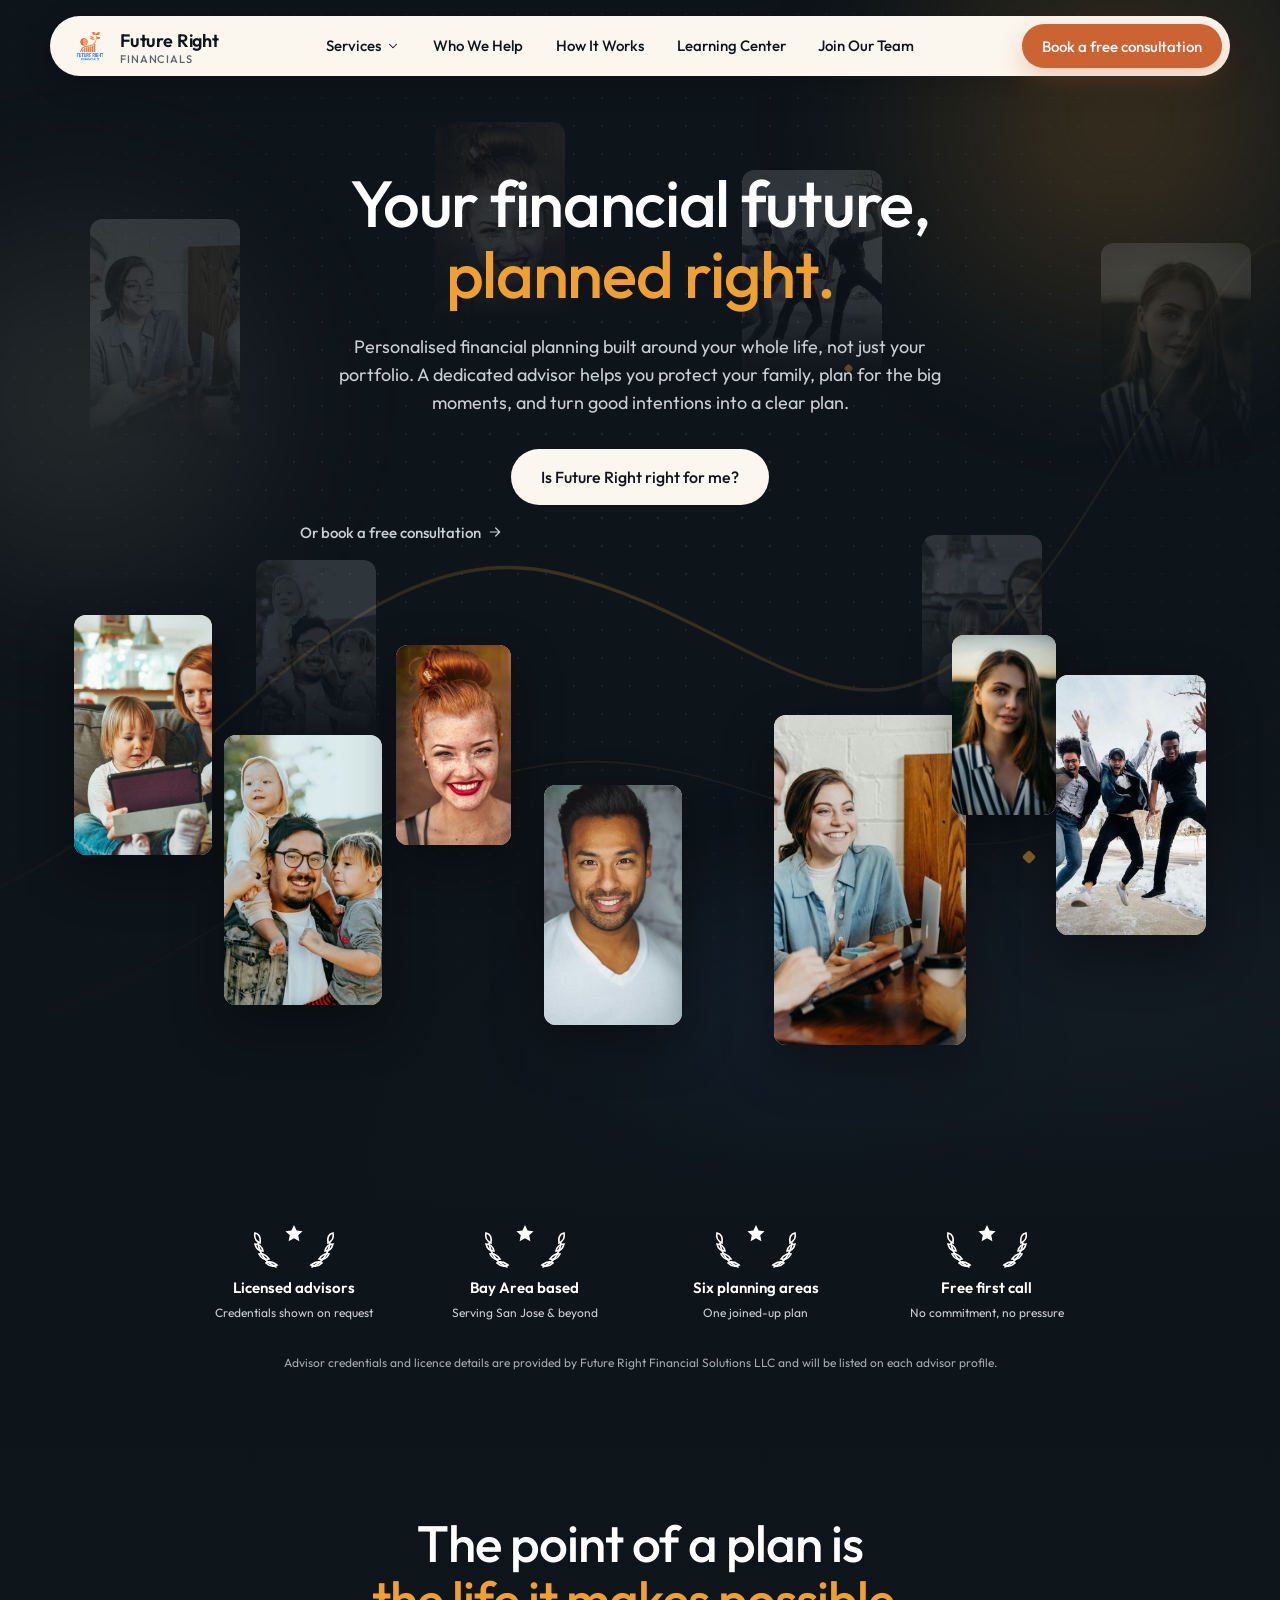
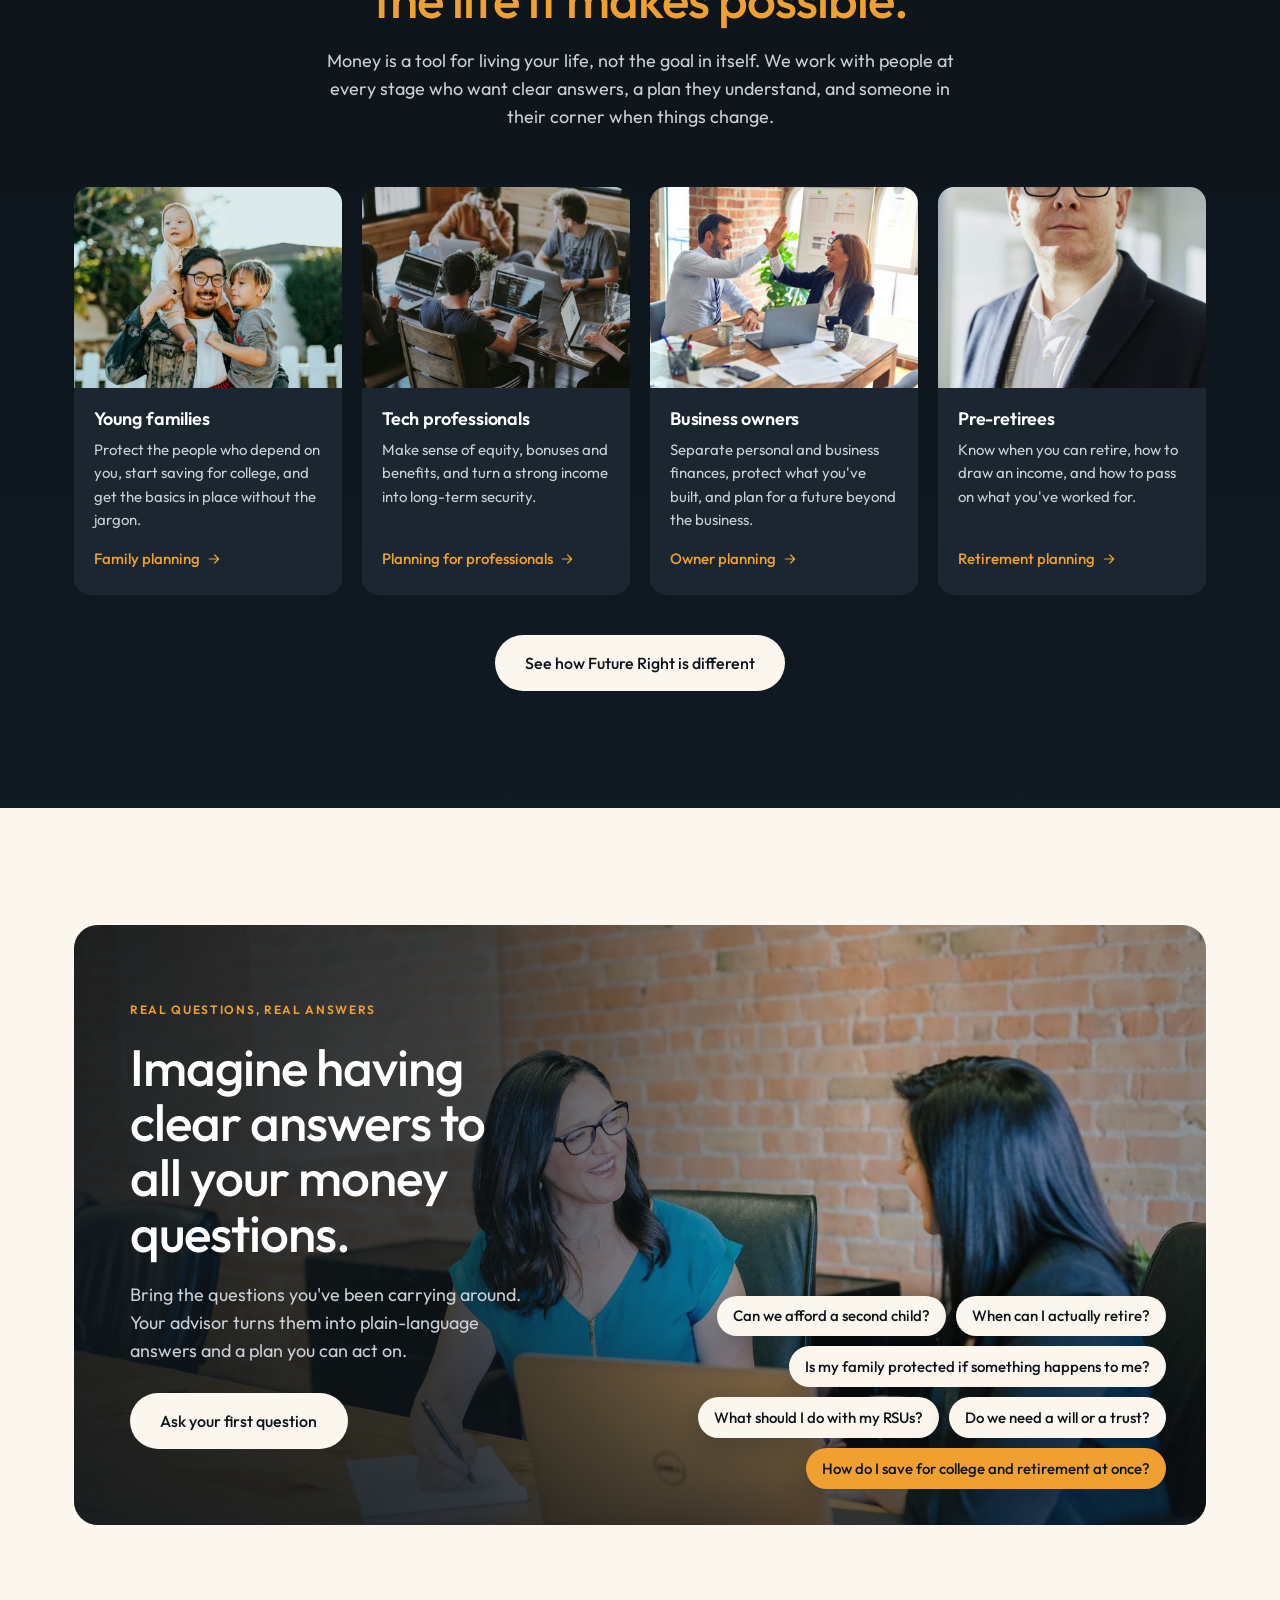
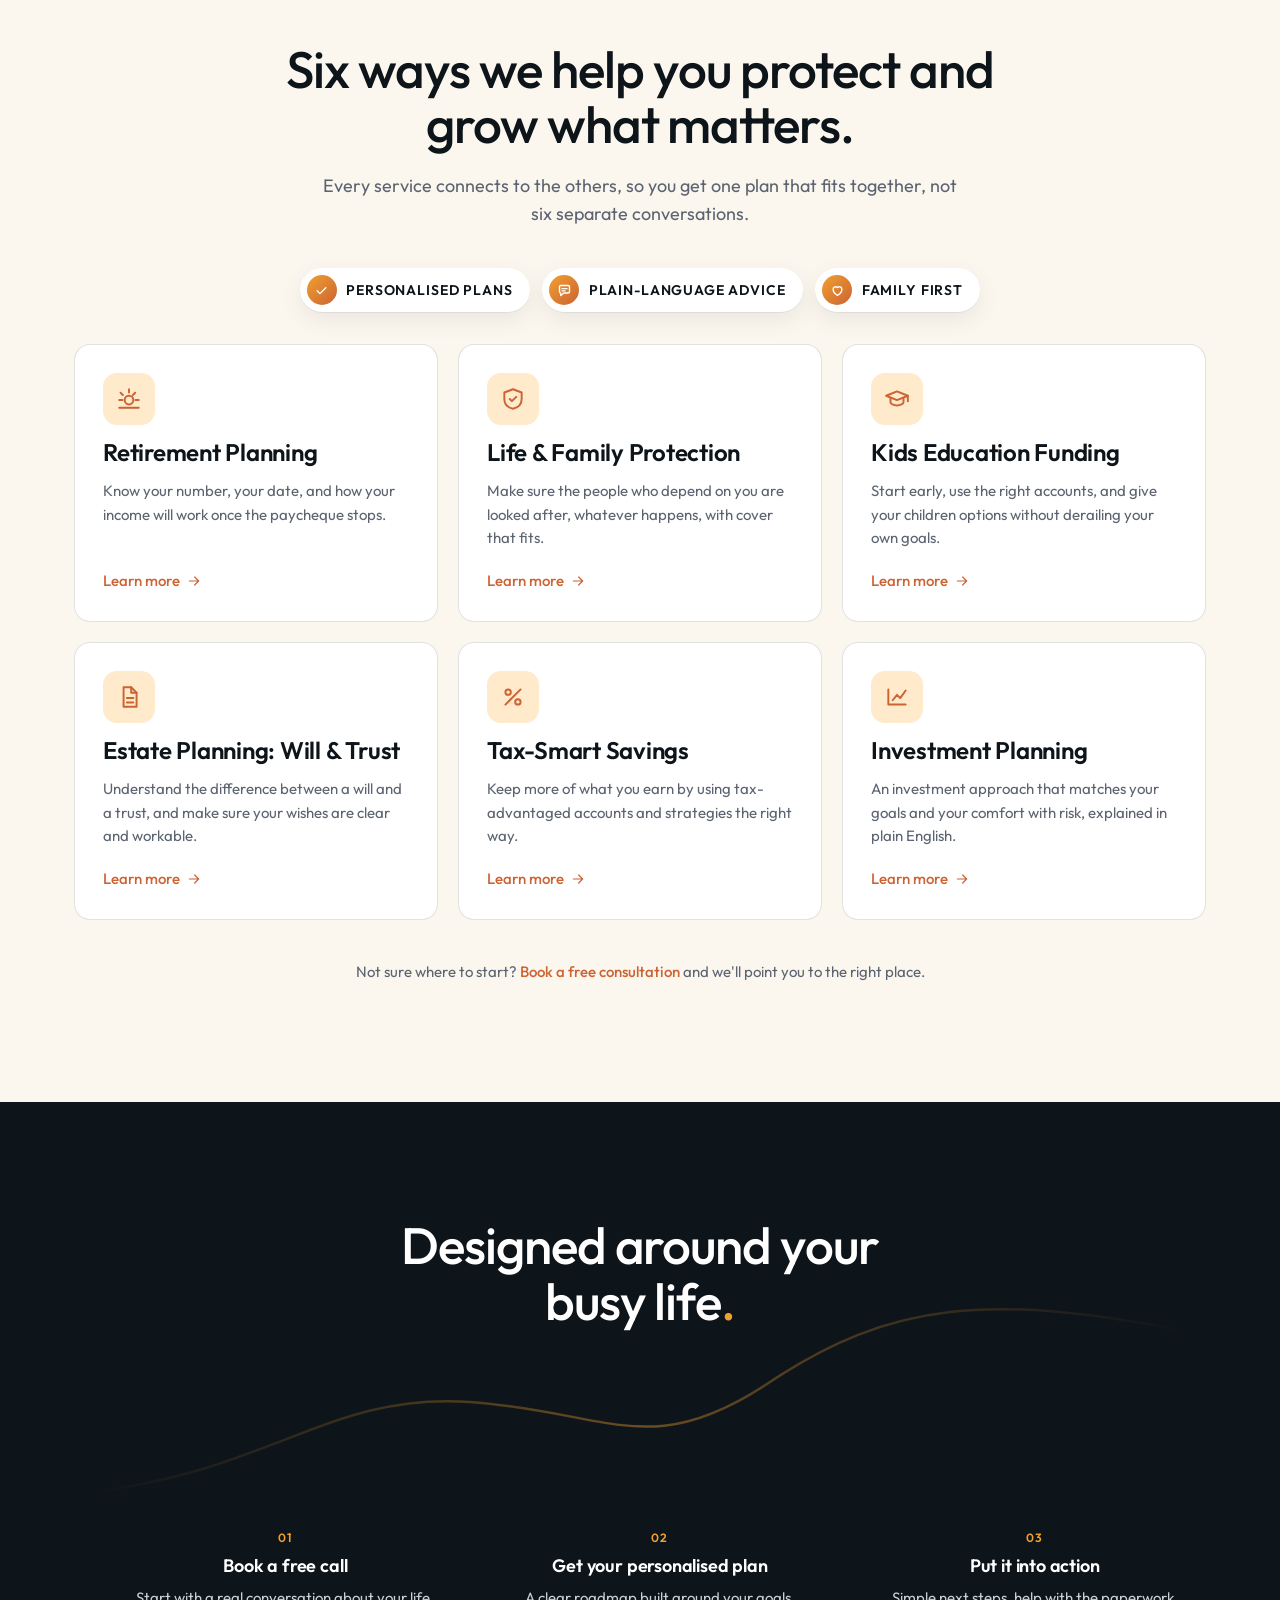
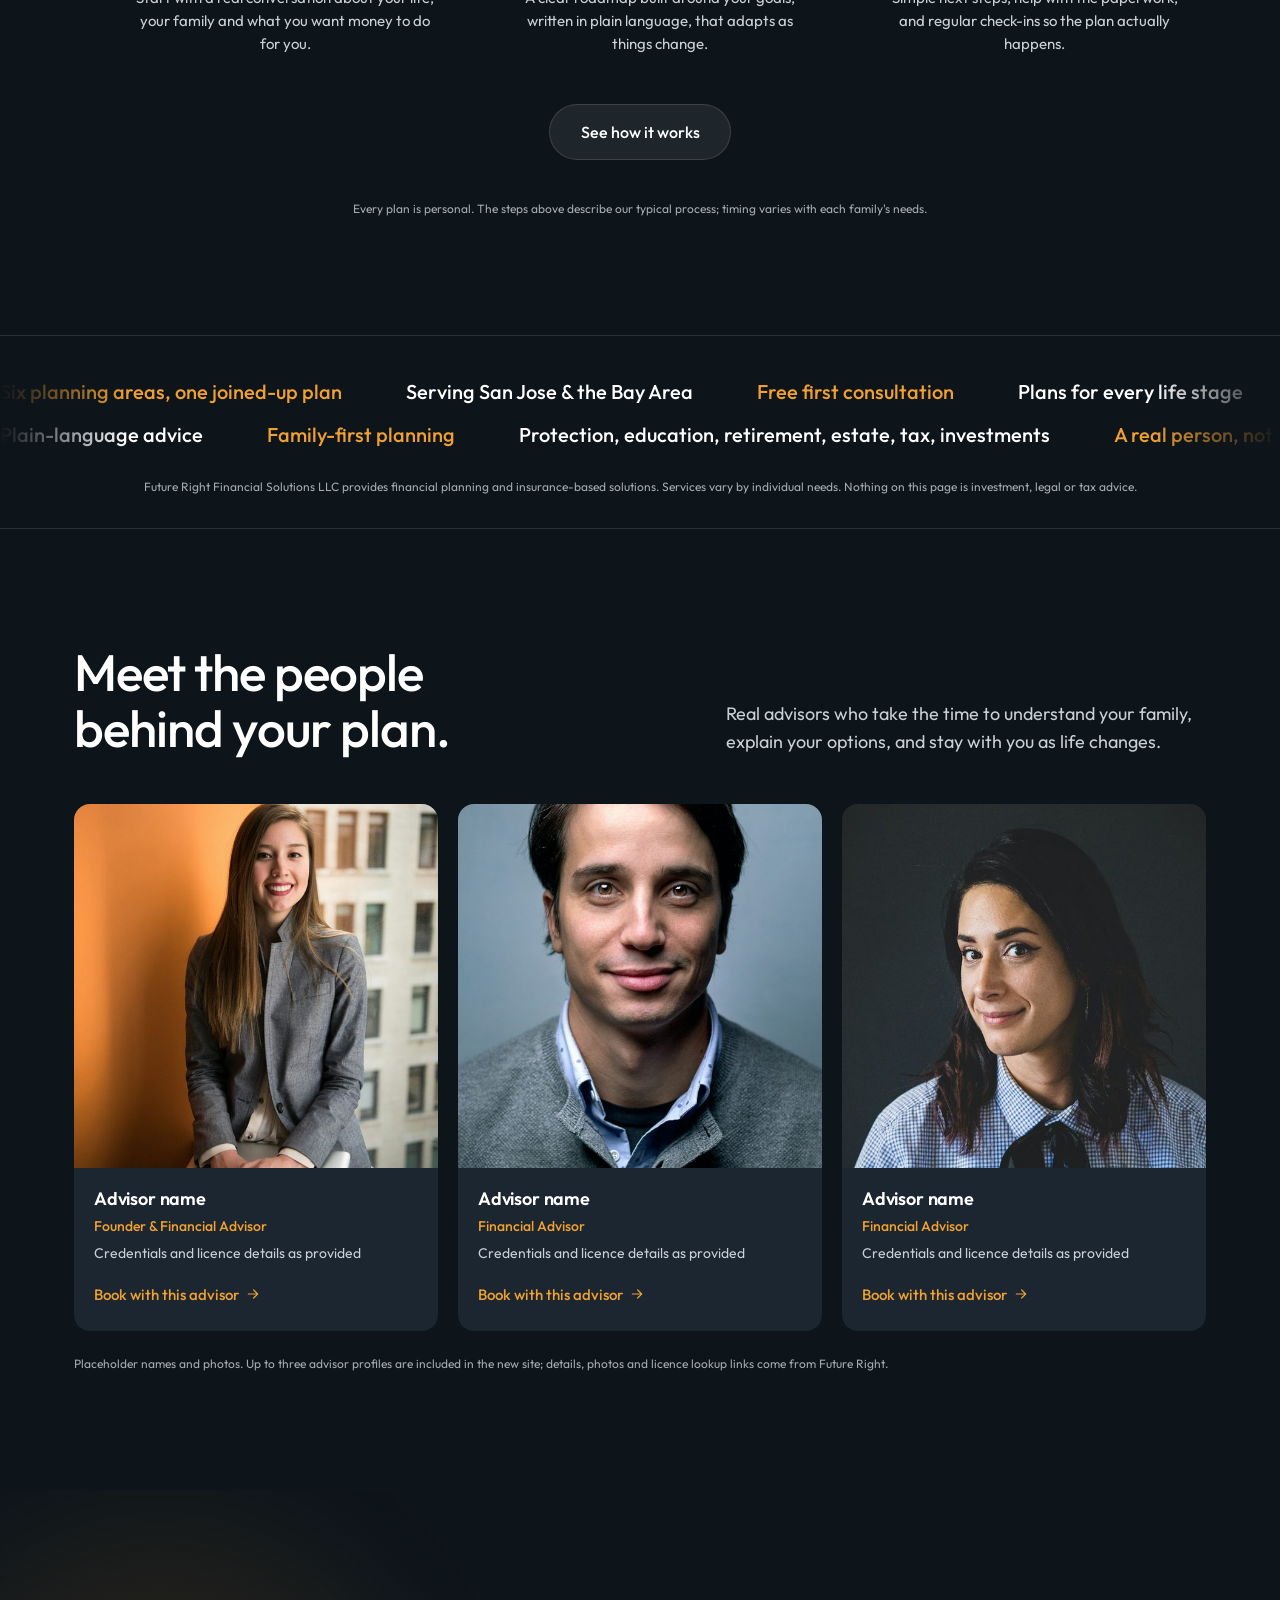
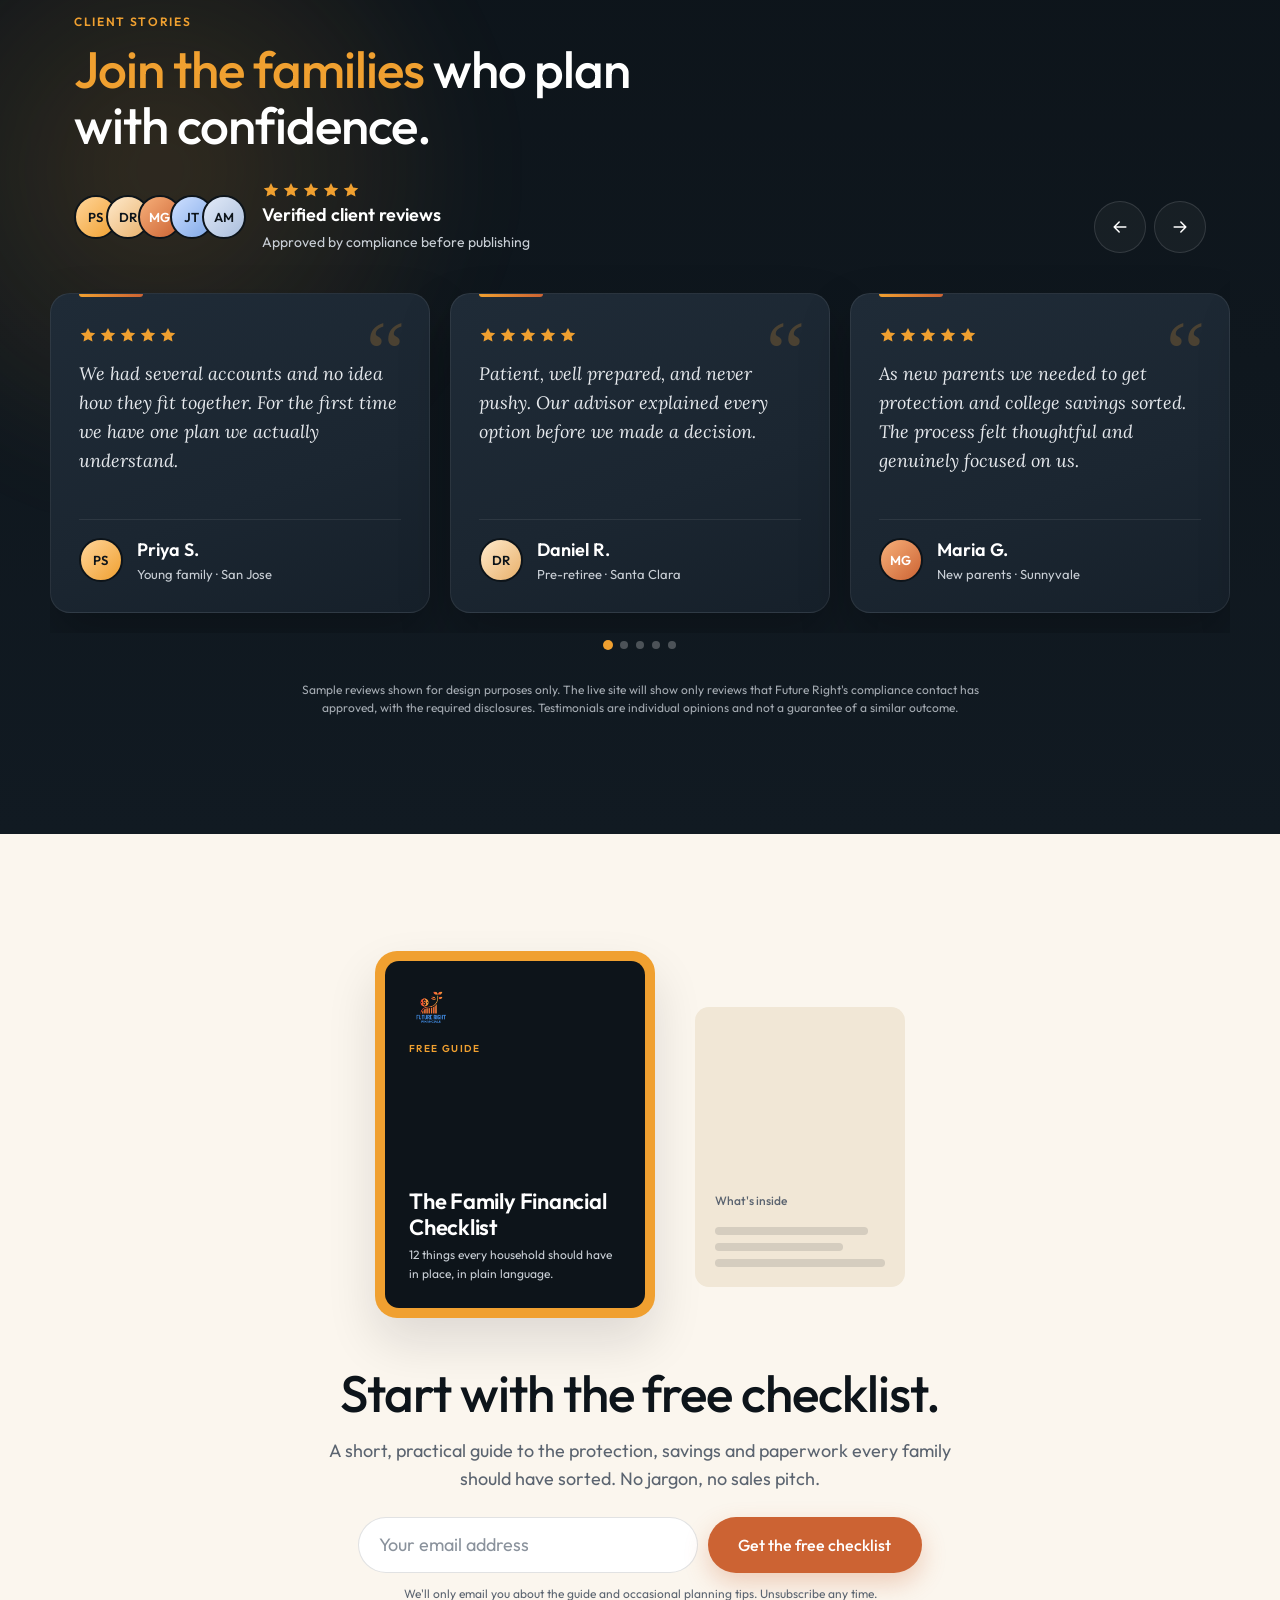
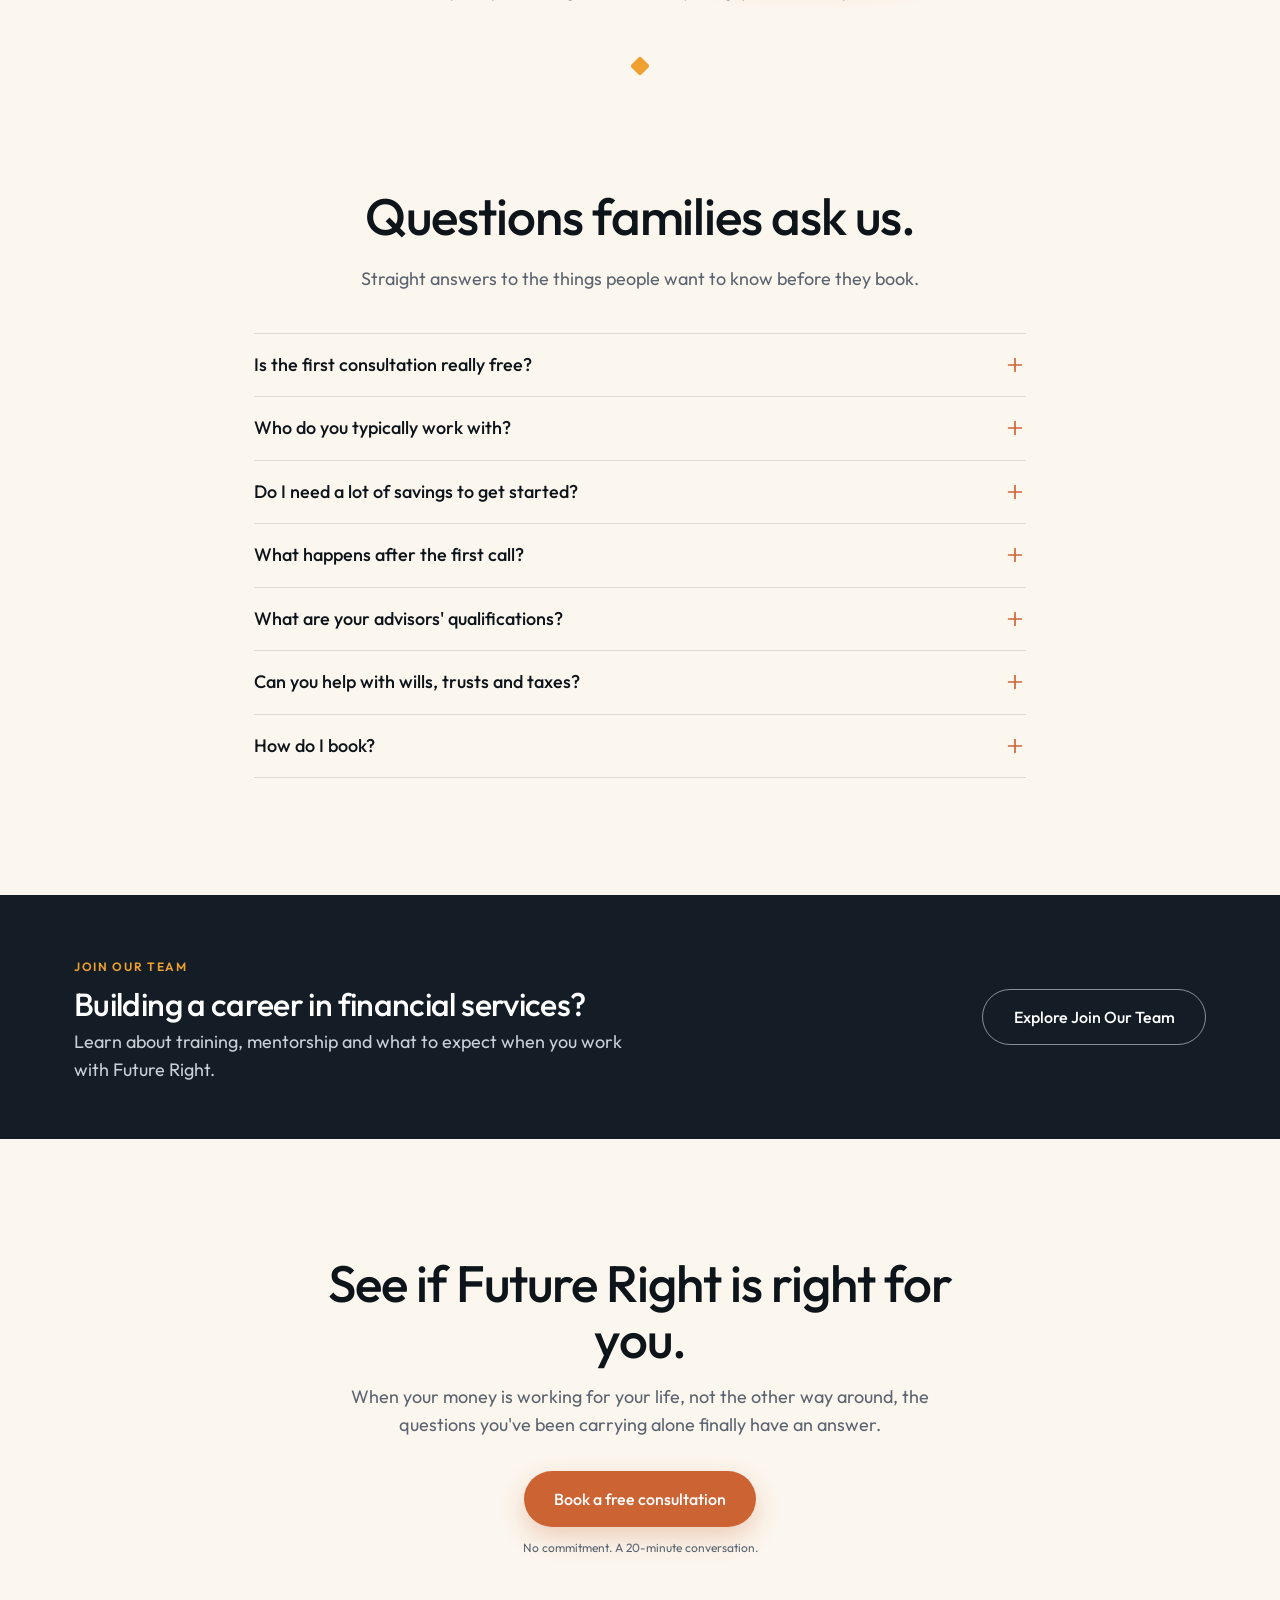
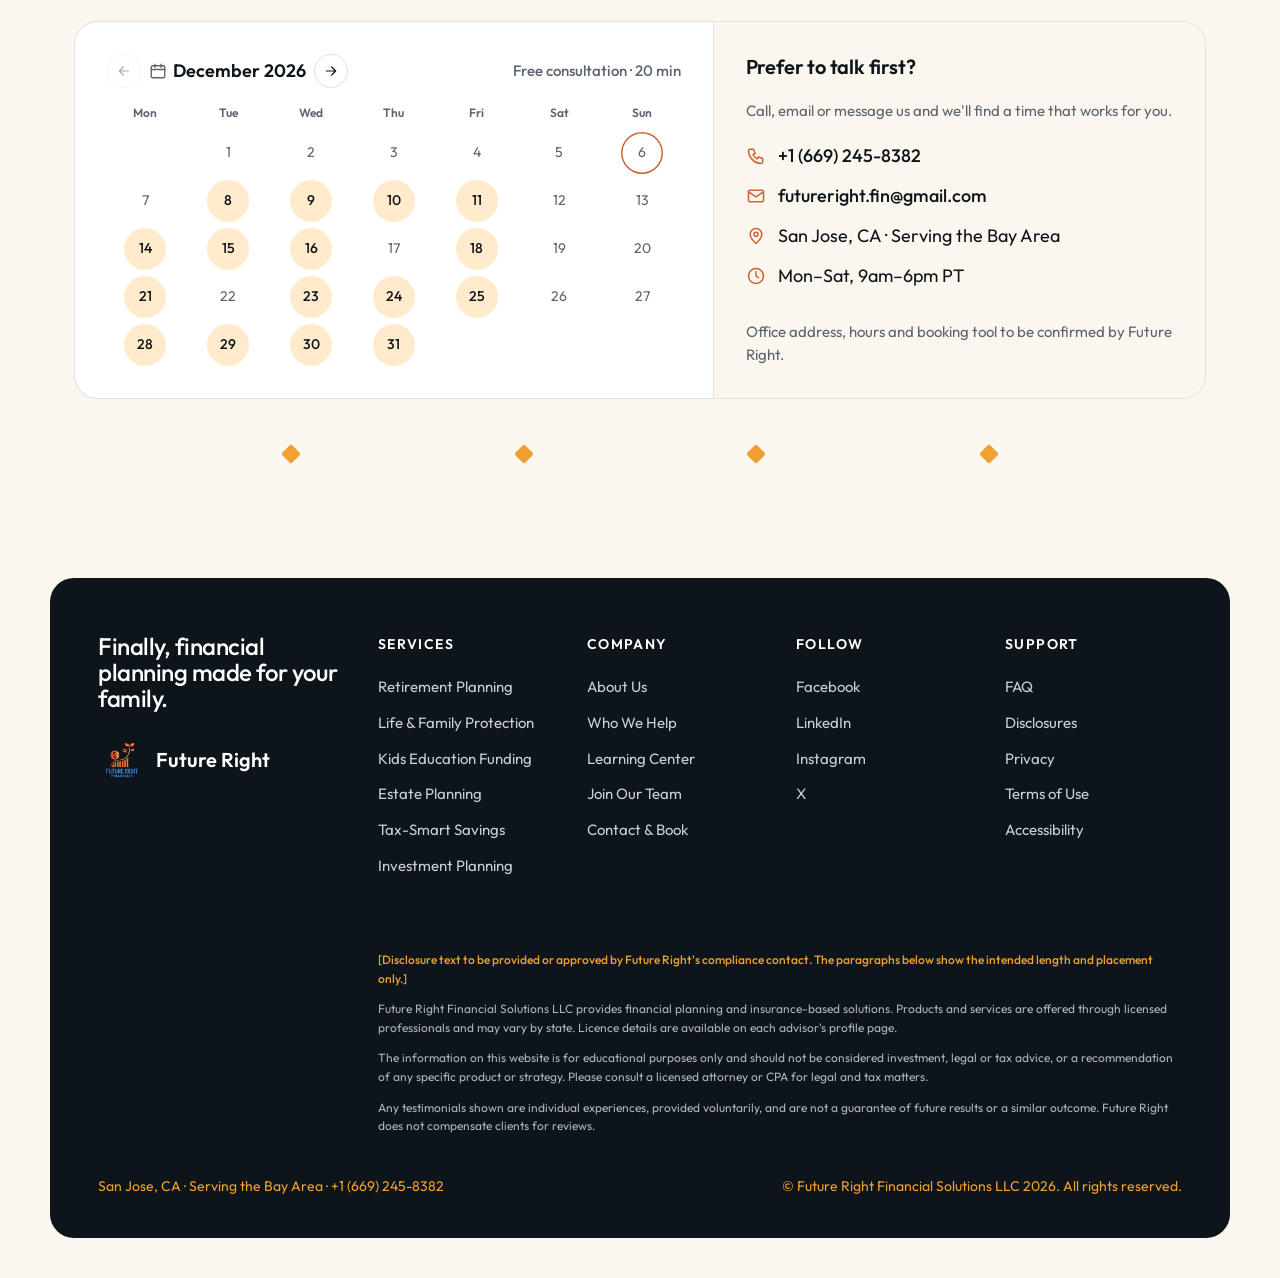
==== commit 2be99d74: "Home v1: working dummy booking calendar and mobile sidebar menu - Calendar: browse months, pick an a" ====
--- a/designs/v1/home/index.html
+++ b/designs/v1/home/index.html
@@ -54,7 +54,13 @@
       <span>Future Right<small>Financials</small></span>
     </a>
 
+    <div class="nav__backdrop" id="nav-backdrop" aria-hidden="true"></div>
     <nav class="nav__menu" id="nav-menu" aria-label="Primary">
+      <div class="nav__drawer-head">
+        <span class="nav__drawer-brand"><img src="img/logo.png" alt="">Future Right</span>
+        <button class="nav__drawer-close" type="button" id="nav-close" aria-label="Close menu"><svg class="icon" aria-hidden="true"><use href="#i-close"/></svg></button>
+      </div>
+      <span class="nav__drawer-eyebrow eyebrow">Menu</span>
       <div class="nav__dropdown">
         <button class="nav__link" type="button" aria-expanded="false" aria-controls="services-menu">
           Services <svg class="icon" aria-hidden="true"><use href="#i-chevron"/></svg>
@@ -72,6 +78,12 @@
       <a href="#how-it-works">How It Works</a>
       <a href="#faq">Learning Center</a>
       <a href="#join">Join Our Team</a>
+      <div class="nav__drawer-foot">
+        <a class="btn btn--cta" href="#book">Book a free consultation</a>
+        <a class="nav__drawer-contact" href="tel:+16692458382"><svg class="icon" aria-hidden="true"><use href="#i-phone"/></svg>+1 (669) 245-8382</a>
+        <a class="nav__drawer-contact" href="mailto:futureright.fin@gmail.com"><svg class="icon" aria-hidden="true"><use href="#i-mail"/></svg>futureright.fin@gmail.com</a>
+        <span class="nav__drawer-meta">San Jose, CA · Serving the Bay Area</span>
+      </div>
     </nav>
 
     <div class="nav__actions">
@@ -595,22 +607,49 @@
 
     <!-- PLACEHOLDER: static mock of the booking-calendar embed (Calendly or similar) that the live site will use. -->
     <div class="booking" aria-label="Booking calendar preview">
-      <div class="booking__cal">
+      <div class="booking__cal" id="booking-cal">
         <div class="booking__cal-head">
-          <span><svg class="icon" aria-hidden="true" style="vertical-align:-3px;margin-right:6px"><use href="#i-calendar"/></svg>November 2026</span>
-          <span>Free consultation · 20 min</span>
-        </div>
-        <div class="booking__days" aria-hidden="true">
+          <div class="booking__month">
+            <button class="booking__month-btn" type="button" id="cal-prev" aria-label="Previous month"><svg class="icon" aria-hidden="true"><use href="#i-arrow-left"/></svg></button>
+            <span id="cal-label" aria-live="polite"><svg class="icon" aria-hidden="true" style="vertical-align:-3px;margin-right:6px"><use href="#i-calendar"/></svg>November 2026</span>
+            <button class="booking__month-btn" type="button" id="cal-next" aria-label="Next month"><svg class="icon" aria-hidden="true"><use href="#i-arrow"/></svg></button>
+          </div>
+          <span class="booking__type">Free consultation · 20 min</span>
+        </div>
+
+        <div class="booking__days" id="cal-days" role="grid" aria-label="Choose a day">
           <span class="dow">Mon</span><span class="dow">Tue</span><span class="dow">Wed</span><span class="dow">Thu</span><span class="dow">Fri</span><span class="dow">Sat</span><span class="dow">Sun</span>
-          <span></span><span></span><span></span><span></span><span></span><span></span><span>1</span>
-          <span>2</span><span>3</span><span>4</span><span class="avail">5</span><span class="avail">6</span><span>7</span><span>8</span>
-          <span class="avail">9</span><span class="sel">10</span><span class="avail">11</span><span class="avail">12</span><span class="avail">13</span><span>14</span><span>15</span>
-          <span class="avail">16</span><span class="avail">17</span><span class="avail">18</span><span class="avail">19</span><span class="avail">20</span><span>21</span><span>22</span>
-          <span class="avail">23</span><span class="avail">24</span><span class="avail">25</span><span>26</span><span>27</span><span>28</span><span>29</span>
-          <span class="avail">30</span>
-        </div>
-        <div class="booking__slots" aria-hidden="true">
-          <span>9:00 am</span><span>10:30 am</span><span class="sel">1:00 pm</span><span>2:30 pm</span><span>4:00 pm</span><span>5:30 pm</span>
+        </div>
+
+        <div class="booking__step" id="cal-step-time" hidden>
+          <p class="booking__label">Pick a time on <strong id="cal-day-label"></strong> <span class="booking__tz">(Pacific Time)</span></p>
+          <div class="booking__slots" id="cal-slots" role="group" aria-label="Choose a time"></div>
+        </div>
+
+        <form class="booking__form" id="cal-form" hidden novalidate>
+          <p class="booking__label">You're booking <strong id="cal-summary"></strong></p>
+          <div class="booking__fields">
+            <label class="sr-only" for="cal-name">Your name</label>
+            <input type="text" id="cal-name" name="name" placeholder="Your name" required autocomplete="name">
+            <label class="sr-only" for="cal-email">Email address</label>
+            <input type="email" id="cal-email" name="email" placeholder="Email address" required autocomplete="email">
+          </div>
+          <div class="booking__actions">
+            <button class="btn btn--cta" type="submit">Confirm free consultation</button>
+            <button class="booking__back" type="button" id="cal-change">Change time</button>
+          </div>
+          <p class="micro">Demo only. In the live site this connects to the booking tool and sends a confirmation email.</p>
+        </form>
+
+        <div class="booking__done" id="cal-done" hidden role="status">
+          <span class="booking__check"><svg class="icon" aria-hidden="true"><use href="#i-check"/></svg></span>
+          <h3>You're booked<span class="accent">.</span></h3>
+          <p id="cal-done-text"></p>
+          <p class="booking__done-sub">We've sent the details to <strong id="cal-done-email"></strong>. Your advisor will call you at the time you chose.</p>
+          <div class="booking__actions">
+            <a class="btn btn--dark btn--sm" href="#top">Back to top</a>
+            <button class="booking__back" type="button" id="cal-reset">Book another time</button>
+          </div>
         </div>
       </div>
       <div class="booking__info">
--- a/designs/v1/home/styles.css
+++ b/designs/v1/home/styles.css
@@ -58,6 +58,7 @@
   -webkit-font-smoothing: antialiased;
 }
 img { display: block; max-width: 100%; height: auto; }
+[hidden] { display: none !important; }
 h1, h2, h3, h4, p { margin: 0; }
 h1, h2, h3 { font-weight: 500; letter-spacing: -0.02em; line-height: 1.08; }
 h1 { font-size: var(--fs-h1); }
@@ -193,6 +194,8 @@
 }
 .nav__dropdown-panel a { display: block; padding: 0.6rem 0.9rem; border-radius: 10px; font-size: 0.9375rem; }
 .nav__dropdown.is-open .nav__dropdown-panel { display: flex; }
+/* Drawer-only parts, hidden on desktop */
+.nav__backdrop, .nav__drawer-head, .nav__drawer-foot, .nav__drawer-eyebrow { display: none; }
 
 /* ---------- Hero ---------- */
 .hero {
@@ -520,16 +523,62 @@
   background: var(--c-white); border: 1px solid var(--c-line-light); border-radius: var(--r-xl); overflow: hidden;
 }
 .booking__cal { padding: 2rem; border-right: 1px solid var(--c-line-light); }
-.booking__cal-head { display: flex; flex-wrap: wrap; gap: 0.25rem 1rem; align-items: center; justify-content: space-between; margin-bottom: 1rem; font-weight: 600; }
+.booking__cal-head { display: flex; flex-wrap: wrap; gap: 0.5rem 1rem; align-items: center; justify-content: space-between; margin-bottom: 1rem; font-weight: 600; }
 .booking__cal-head .icon { width: 18px; height: 18px; color: var(--c-text-muted); }
+.booking__month { display: flex; align-items: center; gap: 0.5rem; }
+.booking__month-btn {
+  width: 34px; height: 34px; border-radius: 50%; display: grid; place-items: center;
+  border: 1px solid var(--c-line-light); color: var(--c-dark); transition: background-color 0.2s, border-color 0.2s;
+}
+.booking__month-btn:hover { background: var(--c-cream); border-color: transparent; }
+.booking__month-btn .icon { width: 16px; height: 16px; color: inherit; }
+.booking__month-btn[disabled] { opacity: 0.35; cursor: default; }
+.booking__type { color: var(--c-text-muted); font-weight: 500; font-size: 0.9375rem; }
 .booking__days { display: grid; grid-template-columns: repeat(7, 1fr); gap: 6px; text-align: center; font-size: 0.875rem; }
 .booking__days .dow { color: var(--c-text-muted); font-size: var(--fs-micro); font-weight: 600; padding-bottom: 4px; }
-.booking__days span:not(.dow) { width: 100%; max-width: 42px; aspect-ratio: 1; margin: 0 auto; display: grid; place-items: center; border-radius: 50%; color: var(--c-text-muted); }
-.booking__days .avail { color: var(--c-dark); background: var(--c-cream); font-weight: 500; }
-.booking__days .sel { background: var(--c-cta); color: var(--c-white); font-weight: 600; }
-.booking__slots { display: flex; flex-wrap: wrap; gap: 0.5rem; margin-top: 1.25rem; }
-.booking__slots span { padding: 0.45rem 0.9rem; border: 1.5px solid var(--c-line-light); border-radius: var(--r-pill); font-size: 0.875rem; font-weight: 500; }
-.booking__slots .sel { background: var(--c-dark); color: var(--c-white); border-color: var(--c-dark); }
+.booking__day {
+  width: 100%; max-width: 42px; aspect-ratio: 1; margin: 0 auto; display: grid; place-items: center; border-radius: 50%;
+  color: var(--c-text-muted); padding: 0; font: inherit; font-size: 0.875rem;
+  transition: background-color 0.15s, color 0.15s, transform 0.15s var(--ease);
+}
+.booking__day--avail { color: var(--c-dark); background: var(--c-cream); font-weight: 500; cursor: pointer; }
+.booking__day--avail:hover { background: #ffd9a3; transform: scale(1.06); }
+.booking__day--today { box-shadow: inset 0 0 0 1.5px var(--c-cta); }
+.booking__day[aria-pressed="true"] { background: var(--c-cta); color: var(--c-white); font-weight: 600; }
+.booking__day[disabled] { cursor: default; }
+.booking__step { margin-top: 1.25rem; animation: fade-in 0.3s var(--ease); }
+.booking__label { font-size: 0.9375rem; color: var(--c-text-muted); margin-bottom: 0.6rem; }
+.booking__label strong { color: var(--c-dark); font-weight: 600; }
+.booking__tz { font-size: var(--fs-micro); }
+.booking__slots { display: flex; flex-wrap: wrap; gap: 0.5rem; }
+.booking__slot {
+  padding: 0.45rem 0.9rem; border: 1.5px solid var(--c-line-light); border-radius: var(--r-pill); font-size: 0.875rem; font-weight: 500;
+  cursor: pointer; transition: background-color 0.15s, border-color 0.15s, color 0.15s;
+}
+.booking__slot:hover { border-color: var(--c-dark); }
+.booking__slot[aria-pressed="true"] { background: var(--c-dark); color: var(--c-white); border-color: var(--c-dark); }
+.booking__form { margin-top: 1.25rem; animation: fade-in 0.3s var(--ease); }
+.booking__fields { display: grid; grid-template-columns: 1fr 1fr; gap: 0.6rem; }
+.booking__fields input {
+  min-height: 48px; padding: 0 1rem; border-radius: 12px; border: 1.5px solid var(--c-line-light); background: var(--c-white); color: var(--c-text); width: 100%;
+}
+.booking__fields input::placeholder { color: #8a929c; }
+.booking__fields input[aria-invalid="true"] { border-color: var(--c-cta); }
+.booking__actions { display: flex; align-items: center; gap: 1rem; flex-wrap: wrap; margin-top: 0.85rem; }
+.booking__actions .btn { min-height: 48px; }
+.booking__back { font-size: 0.9375rem; font-weight: 500; color: var(--c-text-muted); text-decoration: underline; text-underline-offset: 3px; }
+.booking__back:hover { color: var(--c-dark); }
+.booking__form .micro { margin-top: 0.75rem; }
+.booking__done { padding: 1.5rem 0 0.5rem; animation: fade-in 0.4s var(--ease); }
+.booking__check {
+  width: 56px; height: 56px; border-radius: 50%; display: grid; place-items: center; margin-bottom: 1rem;
+  background: linear-gradient(135deg, var(--c-accent), var(--c-cta)); color: var(--c-white);
+}
+.booking__check .icon { width: 26px; height: 26px; stroke-width: 2.4; }
+.booking__done h3 { font-size: 1.75rem; margin-bottom: 0.5rem; }
+.booking__done p { color: var(--c-text); font-size: 1.0625rem; }
+.booking__done-sub { color: var(--c-text-muted) !important; font-size: 0.9375rem !important; margin-top: 0.4rem; }
+@keyframes fade-in { from { opacity: 0; transform: translateY(6px); } to { opacity: 1; transform: none; } }
 .booking__info { padding: 2rem; display: flex; flex-direction: column; gap: 1.25rem; background: var(--c-light); }
 .booking__info h3 { font-size: 1.25rem; }
 .booking__info p { color: var(--c-text-muted); font-size: 0.9375rem; }
@@ -574,14 +623,72 @@
 }
 
 @media (max-width: 1023px) {
+  /* ---- Mobile sidebar drawer ---- */
+  .nav__backdrop {
+    display: block; position: fixed; inset: 0; z-index: 55; background: rgba(13, 20, 26, 0.6);
+    -webkit-backdrop-filter: blur(4px); backdrop-filter: blur(4px);
+    opacity: 0; pointer-events: none; transition: opacity 0.35s var(--ease);
+  }
+  .nav--open .nav__backdrop { opacity: 1; pointer-events: auto; }
   .nav__menu {
-    display: none; position: fixed; inset: 88px 16px auto; flex-direction: column; align-items: stretch; gap: 0.25rem;
-    background: var(--c-light); border-radius: var(--r-xl); padding: 12px; box-shadow: var(--shadow-pill);
+    display: flex; flex-direction: column; align-items: stretch; gap: 0;
+    position: fixed; top: 0; right: 0; bottom: 0; z-index: 60; width: min(86vw, 380px);
+    padding: 20px 24px 28px; overflow-y: auto; overscroll-behavior: contain;
+    background: linear-gradient(180deg, #121b24 0%, var(--c-dark) 100%); color: var(--c-white);
+    border-radius: 24px 0 0 24px; box-shadow: -24px 0 60px rgba(0, 0, 0, 0.45);
+    transform: translateX(104%); visibility: hidden;
+    transition: transform 0.42s var(--ease), visibility 0s linear 0.42s;
   }
-  .nav--open .nav__menu { display: flex; }
-  .nav__menu a, .nav__menu button.nav__link { padding: 0.85rem 1rem; font-size: 1.0625rem; width: 100%; justify-content: space-between; }
-  .nav__dropdown-panel { position: static; box-shadow: none; padding: 0 0 0 12px; background: transparent; }
+  .nav--open .nav__menu { transform: none; visibility: visible; transition: transform 0.42s var(--ease), visibility 0s; }
+  .nav__drawer-head { display: flex; align-items: center; justify-content: space-between; margin-bottom: 1.75rem; }
+  .nav__drawer-brand { display: inline-flex; align-items: center; gap: 10px; font-weight: 600; font-size: 1.125rem; }
+  .nav__drawer-brand img { width: 40px; height: 40px; object-fit: contain; }
+  .nav__drawer-close {
+    width: 44px; height: 44px; border-radius: 50%; display: grid; place-items: center;
+    border: 1px solid var(--c-line-dark); color: var(--c-white); transition: background-color 0.2s, border-color 0.2s;
+  }
+  .nav__drawer-close:hover { background: var(--c-accent); border-color: var(--c-accent); color: var(--c-dark); }
+  .nav__drawer-close .icon { width: 20px; height: 20px; }
+  .nav__drawer-eyebrow { display: block; margin-bottom: 0.25rem; }
+  .nav__menu > a, .nav__menu button.nav__link {
+    width: 100%; justify-content: space-between; padding: 1rem 0; border-radius: 0;
+    font-size: 1.25rem; font-weight: 500; color: var(--c-white);
+    border-bottom: 1px solid var(--c-line-dark);
+    opacity: 0; transform: translateX(24px);
+    transition: opacity 0.4s var(--ease), transform 0.4s var(--ease), color 0.2s;
+  }
+  .nav__menu > a::after { content: ""; width: 8px; height: 8px; border-right: 2px solid var(--c-accent); border-top: 2px solid var(--c-accent); transform: rotate(45deg); opacity: 0.8; }
+  .nav__menu > a:hover, .nav__menu button.nav__link:hover { background: transparent; color: var(--c-accent); }
+  .nav__dropdown { border-bottom: 1px solid var(--c-line-dark); opacity: 0; transform: translateX(24px); transition: opacity 0.4s var(--ease), transform 0.4s var(--ease); }
+  .nav__dropdown button.nav__link { border-bottom: 0; opacity: 1; transform: none; }
+  .nav__dropdown .icon { color: var(--c-accent); transition: transform 0.25s var(--ease); }
+  .nav__dropdown.is-open .icon { transform: rotate(180deg); }
+  .nav__dropdown-panel { position: static; box-shadow: none; padding: 0 0 0.75rem 0; background: transparent; gap: 2px; }
+  .nav__dropdown-panel a {
+    display: flex; align-items: center; gap: 0.75rem; padding: 0.6rem 0.25rem; font-size: 1rem; color: var(--c-text-muted-dark);
+  }
+  .nav__dropdown-panel a::before { content: ""; width: 6px; height: 6px; border-radius: 50%; background: var(--c-accent); flex: none; }
+  .nav__dropdown-panel a:hover { color: var(--c-white); background: transparent; }
+  /* staggered entrance */
+  .nav--open .nav__dropdown, .nav--open .nav__menu > a { opacity: 1; transform: none; }
+  .nav--open .nav__dropdown { transition-delay: 0.12s; }
+  .nav--open .nav__menu > a:nth-of-type(1) { transition-delay: 0.17s; }
+  .nav--open .nav__menu > a:nth-of-type(2) { transition-delay: 0.22s; }
+  .nav--open .nav__menu > a:nth-of-type(3) { transition-delay: 0.27s; }
+  .nav--open .nav__menu > a:nth-of-type(4) { transition-delay: 0.32s; }
+  .nav__drawer-foot {
+    display: flex; flex-direction: column; gap: 0.85rem; margin-top: auto; padding-top: 1.75rem;
+    opacity: 0; transform: translateY(12px); transition: opacity 0.4s var(--ease) 0.38s, transform 0.4s var(--ease) 0.38s;
+  }
+  .nav--open .nav__drawer-foot { opacity: 1; transform: none; }
+  .nav__drawer-foot .btn { width: 100%; margin-bottom: 0.5rem; }
+  .nav__drawer-contact { display: flex; align-items: center; gap: 0.75rem; font-weight: 500; color: var(--c-white); }
+  .nav__drawer-contact .icon { width: 20px; height: 20px; color: var(--c-accent); }
+  .nav__drawer-meta { font-size: var(--fs-micro); color: var(--c-text-muted-dark); }
+  body.nav-lock { overflow: hidden; }
   .nav__toggle { display: inline-flex; }
+  .nav--open .nav__toggle .icon--menu { display: block; }
+  .nav--open .nav__toggle .icon--close { display: none; }
   .nav__actions .btn { display: none; }
   .nav__brand small { display: none; }
 
@@ -637,6 +744,8 @@
   .footer__bottom { flex-direction: column; }
   .booking__cal, .booking__info { padding: 1.25rem; }
   .booking__days { gap: 4px; }
+  .booking__fields { grid-template-columns: 1fr; }
+  .booking__actions .btn { width: 100%; }
   .sticky-cta { display: flex; }
   body { padding-bottom: 84px; }
   .diamonds { padding-top: 32px; }
